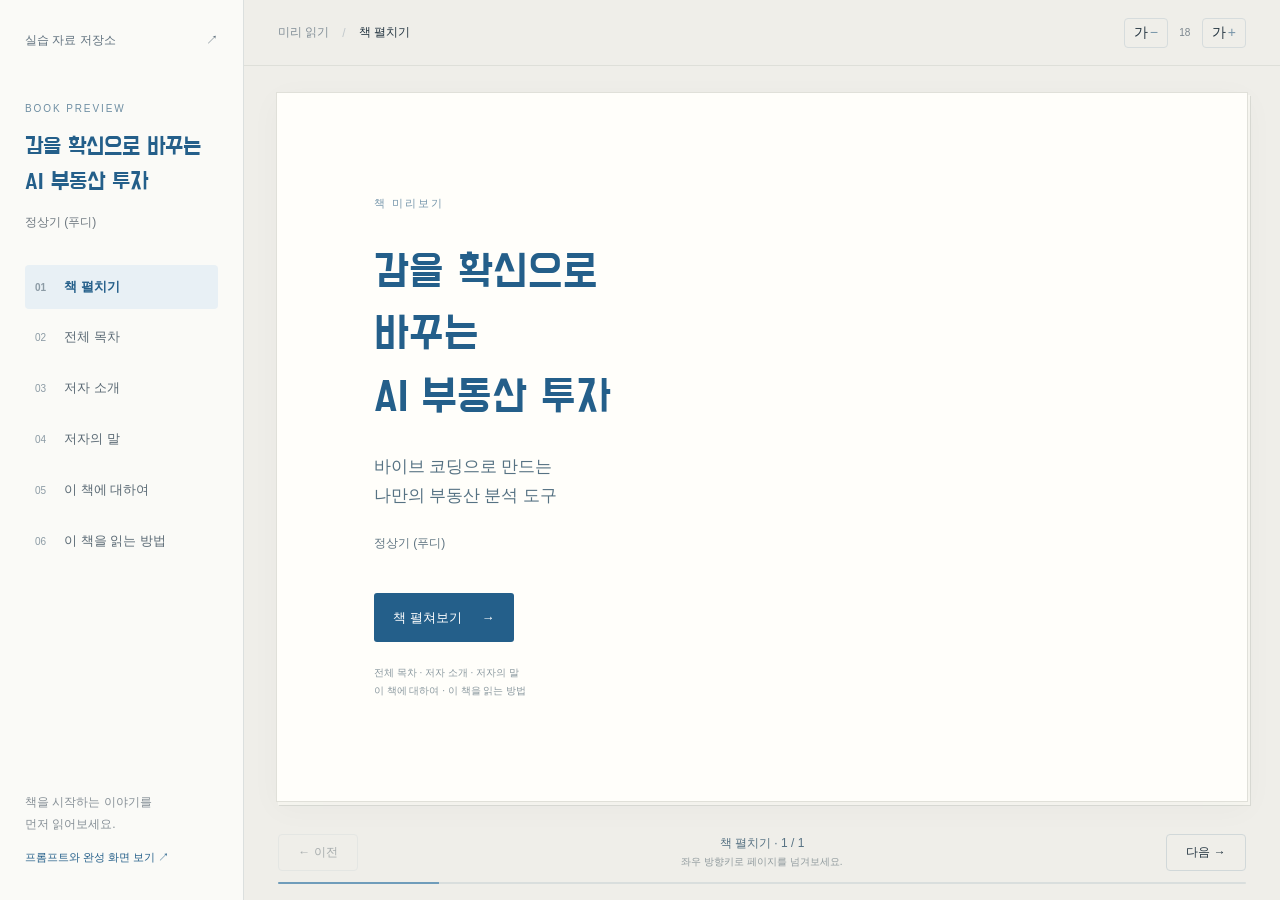
==== preview/index.html @ 881c9d94 "feat: add local book frontmatter preview" ====
<!doctype html>
<html lang="ko">
<head>
  <meta charset="utf-8">
  <meta name="viewport" content="width=device-width,initial-scale=1,viewport-fit=cover">
  <meta name="description" content="『감을 확신으로 바꾸는 AI 부동산 투자』의 전체 목차와 저자 소개, 저자의 말, 이 책에 대하여, 이 책을 읽는 방법을 미리 읽어보세요.">
  <meta name="theme-color" content="#f3f2ed">
  <title>책 미리보기 · 감을 확신으로 바꾸는 AI 부동산 투자</title>
  <link rel="stylesheet" href="reader.css">
</head>
<body>
  <a href="#reader" class="skip-link">본문으로 건너뛰기</a>
  <div class="app">
    <aside class="sidebar" id="sidebar" aria-label="미리보기 목차">
      <a class="sidebar-home" href="https://github.com/foodie-repository/real-estate-investment-analysis-with-claude-code">실습 자료 저장소 <span aria-hidden="true">↗</span></a>
      <div class="sidebar-book"><span>BOOK PREVIEW</span><p>감을 확신으로 바꾸는<br>AI 부동산 투자</p><small>정상기 (푸디)</small></div>
      <nav id="section-nav" aria-label="읽을 부분 선택"></nav>
      <div class="sidebar-bottom"><p>책을 시작하는 이야기를<br>먼저 읽어보세요.</p><a href="https://github.com/foodie-repository/real-estate-investment-analysis-with-claude-code#책의-목차와-실습-자료">프롬프트와 완성 화면 보기 <span aria-hidden="true">↗</span></a></div>
    </aside>
    <button class="menu-backdrop" id="menu-backdrop" aria-label="목차 닫기" hidden></button>
    <main class="main">
      <header class="toolbar">
        <div class="toolbar-location"><button id="menu-toggle" class="icon-button menu-toggle" aria-controls="sidebar" aria-expanded="false" aria-label="미리보기 목차 열기"><span aria-hidden="true">☰</span></button><span class="toolbar-label">미리 읽기</span><span class="toolbar-divider" aria-hidden="true">/</span><span id="section-label">책 펼치기</span></div>
        <div class="font-controls" role="group" aria-label="본문 글자 크기"><button id="font-smaller" aria-label="글자 작게">가<span aria-hidden="true">−</span></button><span id="font-label" aria-live="polite">18</span><button id="font-larger" aria-label="글자 크게">가<span aria-hidden="true">+</span></button></div>
      </header>
      <div class="reading-stage" id="reading-stage">
        <div class="paper" id="paper">
          <div class="book-viewport" id="reader" tabindex="0" role="region" aria-label="책 미리보기 본문" aria-describedby="reader-help"><article class="book-flow" id="book-flow"></article></div>
        </div>
        <noscript><p class="no-script">페이지 넘김에는 JavaScript가 필요합니다. <a href="https://github.com/foodie-repository/real-estate-investment-analysis-with-claude-code#책의-목차와-실습-자료">저장소에서 목차와 실습 자료를 확인할 수 있습니다.</a></p></noscript>
      </div>
      <footer class="reader-footer">
        <div class="navigation-row"><button id="previous" class="page-button" aria-label="이전 페이지"><span aria-hidden="true">←</span><span class="button-word"> 이전</span></button><div class="page-status"><span id="page-label" role="status" aria-live="polite">미리보기를 준비하고 있습니다.</span><small id="reader-help">좌우 방향키로 페이지를 넘겨보세요.</small></div><button id="next" class="page-button" aria-label="다음 페이지"><span class="button-word">다음 </span><span aria-hidden="true">→</span></button></div>
        <div class="progress-track" role="progressbar" aria-label="미리보기 읽기 진행" aria-valuemin="0" aria-valuemax="100" aria-valuenow="0" id="progress"><span id="progress-fill"></span></div>
      </footer>
    </main>
  </div>
  <script id="book-content" type="application/json">[{"id": "title", "title": "책 펼치기", "blocks": ["<div class=\"book-cover\"><p class=\"cover-eyebrow\">책 미리보기<\/p>\n<h1>감을 확신으로<br>바꾸는<br>AI 부동산 투자<\/h1>\n<p class=\"cover-subtitle\">바이브 코딩으로 만드는<br>나만의 부동산 분석 도구<\/p>\n<p class=\"cover-author\">정상기 (푸디)<\/p>\n<button type=\"button\" class=\"cover-open\" data-start>책 펼쳐보기 <span aria-hidden=\"true\">→<\/span><\/button>\n<p class=\"cover-note\">전체 목차 · 저자 소개 · 저자의 말<br>이 책에 대하여 · 이 책을 읽는 방법<\/p><\/div>"]}, {"id": "contents", "title": "전체 목차", "blocks": ["<h1>목차<\/h1>", "<p class=\"toc-note\">1~9장과 부록의 전체 구성입니다. 본문 미리보기는 저자 소개부터 이 책을 읽는 방법까지 제공합니다.<\/p>", "<h3 id=\"저자-소개\">저자 소개<\/h3>\n", "<h3 id=\"저자의-말\">저자의 말<\/h3>\n", "<h3 id=\"이-책에-대하여\">이 책에 대하여<\/h3>\n", "<ul>\n<li>AI 대변혁의 시대<\/li>\n<li>부동산 투자 도구로 성장한 2026년의 AI<\/li>\n<li>단일 지표 투자 공식의 위험성<\/li>\n<li>프롬프트를 넘어 데이터 분석 자동화로<\/li>\n<\/ul>\n", "<h3 id=\"이-책을-읽는-방법\">이 책을 읽는 방법<\/h3>\n", "<ul>\n<li>이 책에서 완성할 여섯 가지 분석 도구<\/li>\n<li>시작하기 전에 준비할 것<\/li>\n<li>장별 구성과 읽는 순서<\/li>\n<li>프롬프트와 AI 답변을 읽는 법<\/li>\n<li>실습이 막혔을 때<\/li>\n<\/ul>\n", "<h3 id=\"부.-바이브-코딩으로-부동산-데이터-분석-시작하기\">1부. 바이브\n코딩으로 부동산 데이터 분석 시작하기<\/h3>\n", "<p><strong>1장. AI로 시작하는 데이터 기반 부동산 투자<\/strong><\/p>\n", "<ul>\n<li>1.1 근로소득만으로 부족한 자산 형성<\/li>\n<li>1.2 부동산의 투자 가치와 주의점<\/li>\n<li>1.3 정보의 홍수 속 함정<\/li>\n<li>1.4 감이 아닌 데이터로<\/li>\n<li>1.5 손품과 발품의 한계<\/li>\n<li>1.6 프롭테크의 등장, 그리고 한계<\/li>\n<li>1.7 AI가 바꿔놓은 게임의 규칙<\/li>\n<li>1.8 코딩 대신 AI와 대화하는 투자 분석<\/li>\n<li>1.9 바이브 코딩이란<\/li>\n<li>1.10 데이터로 판단하는 첫걸음<\/li>\n<\/ul>\n", "<p><strong>2장. 클로드 코드와 안티그래비티로 실습 환경\n만들기<\/strong><\/p>\n", "<ul>\n<li>2.1 터미널이란<\/li>\n<li>2.2 파이썬 설치<\/li>\n<li>2.3 안티그래비티 IDE 설치<\/li>\n<li>2.4 클로드 코드 설치<\/li>\n<li>2.5 바이브 코딩 첫 경험<\/li>\n<li>2.6 프로젝트 환경 구축<\/li>\n<li>2.7 분석 도구 설치<\/li>\n<li>2.8 설치 확인 및 첫 실행<\/li>\n<li>2.9 클로드 코드와 효과적으로 협업하는 법<\/li>\n<\/ul>\n", "<p><strong>3장. 실거래가·KB부동산 데이터 자동으로 모으고\n다듬기<\/strong><\/p>\n", "<ul>\n<li>3.1 아파트 실거래가 데이터 수집<\/li>\n<li>3.2 KB부동산 통계 데이터 수집<\/li>\n<li>3.3 공동주택 정보 수집<\/li>\n<li>3.4 좌표 데이터 수집<\/li>\n<li>3.5 경계지도 수집<\/li>\n<li>3.6 데이터 자동 수집<\/li>\n<li>3.7 아파트 실거래가 데이터 전처리<\/li>\n<\/ul>\n", "<h3 id=\"부.-관심단지와-지역을-데이터로-분석하는-도구-만들기\">2부.\n관심단지와 지역을 데이터로 분석하는 도구 만들기<\/h3>\n", "<p><strong>4장. 관심단지 실거래가를 자동으로 추적하는 시트\n만들기<\/strong><\/p>\n", "<ul>\n<li>4.1 관심단지를 추적해야 하는 이유<\/li>\n<li>4.2 추적할 단지와 시세 조건을 AI에게 설명하는 프롬프트<\/li>\n<li>4.3 구글 시트 연결과 대화로 관심단지 관리하기<\/li>\n<li>4.4 전세가율과 전고점 대비로 매수 후보 좁히기<\/li>\n<\/ul>\n", "<p><strong>5장. 매수 시점별 아파트 수익률 계산기 만들기<\/strong><\/p>\n", "<ul>\n<li>5.1 투자 수익률의 핵심 지표<\/li>\n<li>5.2 매수 시점과 가격 조회 규칙을 담은 프롬프트<\/li>\n<li>5.3 단지별·시점별 수익률 시트 만들기<\/li>\n<li>5.4 매수 시점·기간·면적에 따라 달라지는 수익률 비교<\/li>\n<\/ul>\n", "<p><strong>6장. KB부동산 지수로 시장 흐름을 읽는 지도 대시보드\n만들기<\/strong><\/p>\n", "<ul>\n<li>6.1 지도에서 읽는 지역 간 가격 확산<\/li>\n<li>6.2 지도와 시계열 요구사항을 담은 프롬프트<\/li>\n<li>6.3 지도·상세·시계열 화면으로 대시보드 실행하기<\/li>\n<li>6.4 매매·전세·전세가율·거래량으로 읽는 시장 사이클<\/li>\n<\/ul>\n", "<p><strong>7장. 실거래가로 단지별 가격·갭을 비교하는 대시보드\n만들기<\/strong><\/p>\n", "<ul>\n<li>7.1 여러 단지를 같은 기준으로 비교하기<\/li>\n<li>7.2 매매와 전세의 비교 기준을 맞추는 프롬프트<\/li>\n<li>7.3 단지 연결과 대표가격을 AI에게 검증받기<\/li>\n<li>7.4 비교표·산점도·상자그림으로 단지 비교하기<\/li>\n<li>7.5 AI와 함께 매수 검토 단지 탐색하기<\/li>\n<\/ul>\n", "<p><strong>8장. 거래량 지도로 지역 대장 단지를 찾는 대시보드\n만들기<\/strong><\/p>\n", "<ul>\n<li>8.1 사람들의 실제 선택을 보여주는 거래량<\/li>\n<li>8.2 지역 필터와 순위 기준을 정하는 프롬프트<\/li>\n<li>8.3 주소·좌표 연결과 거래량 순위를 AI에게 검증받기<\/li>\n<li>8.4 거래량 순위 지도를 실행하고 말로 고치기<\/li>\n<li>8.5 거래량과 회전율로 지역별 거래 흐름 읽기<\/li>\n<\/ul>\n", "<p><strong>9장. 단지 가격·거래량 대시보드와 AI 투자 분석 보고서\n만들기<\/strong><\/p>\n", "<ul>\n<li>9.1 가격 움직임의 힘을 보여주는 거래량<\/li>\n<li>9.2 산점도와 월별 중위가 차트를 정하는 프롬프트<\/li>\n<li>9.3 평형 계산·이상 거래 처리와 차트를 AI에게 검증받기<\/li>\n<li>9.4 가격·거래량 대시보드를 실행하고 말로 고치기<\/li>\n<li>9.5 단지 추세 읽기와 AI 투자 분석 보고서<\/li>\n<\/ul>\n", "<h3 id=\"부록.-부동산-데이터를-제대로-읽는-시각화-기본-원칙\">부록. 부동산\n데이터를 제대로 읽는 시각화 기본 원칙<\/h3>\n", "<ul>\n<li>좋은 차트는 질문과 기준이 분명하다<\/li>\n<li>차트를 보기 전에 숫자부터 확인한다<\/li>\n<li>목적에 맞는 차트를 고른다<\/li>\n<li>차트가 사실을 과장하지 않는지 확인한다<\/li>\n<li>관찰과 해석을 분리한다<\/li>\n<li>이 책에서 만든 대시보드에 적용한다<\/li>\n<li>AI에게 차트 검수를 맡길 때 쓰는 프롬프트<\/li>\n<li>한 페이지 체크리스트<\/li>\n<li>차트는 판단의 재료다<\/li>\n<\/ul>\n", "<h3 id=\"부록.-실습에-다시-쓰는-참고-자료\">부록. 실습에 다시 쓰는 참고\n자료<\/h3>\n", "<ul>\n<li>용어 찾아보기<\/li>\n<li>장별 프롬프트 찾아보기와 후속 요청<\/li>\n<\/ul>\n", "<h3 id=\"부록.-책의-프롬프트를-바꾸어-나만의-대시보드-만들기\">부록. 책의\n프롬프트를 바꾸어 나만의 대시보드 만들기<\/h3>\n", "<ul>\n<li>고칠 것인가, 새로 만들 것인가<\/li>\n<li>책의 문안에서 가져올 것, 바꿀 것, 뺄 것<\/li>\n<li>AI와 대화해 요구사항을 한 장으로 정리한다<\/li>\n<li>문안을 점검하고 첫 대시보드를 만든다<\/li>\n<li>숫자를 원자료와 대조한다<\/li>\n<li>최종 문안을 저장하고 다른 질문으로 넓힌다<\/li>\n<\/ul>\n", "<h3 id=\"에필로그\">에필로그<\/h3>\n"]}, {"id": "author", "title": "저자 소개", "blocks": ["<h1>저자 소개<\/h1>\n", "<div class=\"body-paragraph\">\n<p>지은이_ 정상기 (푸디)<\/p>\n<\/div>\n", "<div class=\"body-paragraph\">\n<p>데이터와 시각화를 통해 시장의 흐름을 읽어내는 데이터 분석가이자 실전 부동산 투자자다. 태블로<sup>Tableau<\/sup>를 비롯한 다양한 분석 도구를 활용해 복잡한 수치와 지표를 이해하기 쉬운 인사이트로 정리해 왔으며, 부동산과 거시경제 데이터 속에서 투자 판단에 필요한 핵심 신호를 포착하는 데 집중해 왔다. 숫자를 해석하는 분석가의 시선과 현장에서 검증해 온 투자자의 감각을 바탕으로 시장을 입체적으로 읽어내는 것이 특징이다.<\/p>\n<\/div>\n", "<div class=\"body-paragraph\">\n<p>최근에는 클로드 코드<sup>Claude Code<\/sup>, 코덱스, 제미나이<sup>Gemini<\/sup> 같은 AI 에이전트를 데이터 분석과 자동화 워크플로우에 적극적으로 접목하고 있다. 단순히 AI가 주는 답을 소비하는 데 그치지 않고, 문제를 구조화하고 AI가 제대로 이해하고 실행할 수 있도록 필요한 정보와 작업 흐름을 설계해 더 정확하고 실행 가능한 결과를 만들어 내는 과정에 몰두하고 있다. 전작 『<a href=\"https://www.yes24.com/product/goods/197068685\" target=\"_blank\" rel=\"noopener noreferrer\">난생처음 AI x 부동산 with 클로드, 제미나이, 챗GPT, 퍼플렉시티<\/a>』를 공동 집필하며 AI 기반 투자 분석의 가능성을 소개했고, 이번 책에서는 그 경험을 바탕으로 바이브 코딩<sup>Vibe Coding<\/sup>을 활용한 새로운 투자 리서치 방법론을 제안한다.<\/p>\n<\/div>\n"]}, {"id": "author-note", "title": "저자의 말", "blocks": ["<h1>저자의 말<\/h1>\n", "<div class=\"body-paragraph\">\n<p><strong>정답을 건네기보다, 스스로 판단할 수 있는 힘을<\/strong><\/p>\n<\/div>\n", "<div class=\"body-paragraph\">\n<p>요즘 부동산에 관심을 갖고 공부하는 사람들이 많습니다. 주변에서도 비교할 지역이나 조건이 바뀔 때마다 여러 프롭테크 서비스를 오가며 필요한 데이터를 일일이 복사해 붙여 넣는 동료들을 자주 보았습니다. 그 모습을 보면서 바이브 코딩을 활용해 쌓은 경험과 시행착오를 나누어야겠다고 생각했습니다.<\/p>\n<\/div>\n", "<div class=\"body-paragraph\">\n<p>프롭테크는 흩어져 있던 실거래가와 시세, 매물, 학군과 교통 정보를 한곳에 모아 누구나 쉽게 볼 수 있게 했습니다. 다만 대부분의 서비스는 제공자가 미리 정한 지표와 화면을 중심으로 정보를 보여줍니다. 원하는 지역과 단지를 조회하기는 편리하지만, 각자의 질문에 맞춰 데이터를 조합하거나 분석 기준을 자유롭게 바꾸기는 어렵습니다. “가격은 오르는데 거래량은 왜 줄어들고 있을까?”, “비슷하게 움직이던 두 지역은 언제부터 무슨 이유로 흐름이 달라졌을까?”와 같은 질문에 답하려면 결국 데이터를 다시 모아 비교하고 스스로 해석해야 합니다.<\/p>\n<\/div>\n", "<div class=\"body-paragraph\">\n<p>전작 《<a href=\"https://www.yes24.com/product/goods/197068685\" target=\"_blank\" rel=\"noopener noreferrer\">난생처음 AI x 부동산 with 클로드, 제미나이, 챗GPT, 퍼플렉시티<\/a>》를 함께 집필하면서 생성형 AI가 부동산 투자 분석의 진입 장벽을 크게 낮출 가능성을 확인했습니다. 자연어로 질문하며 시장 상황을 분석하고 정부 정책을 정리하며 지역과 단지를 비교할 수 있다는 점은 분명 큰 변화였습니다. 이번 책에서는 그 경험을 실제 데이터 수집과 분석, 시각화로 확장했습니다. AI에게 답을 얻는 데서 그치지 않고, 필요한 데이터를 직접 모아 원하는 기준으로 분석하고 대시보드를 통해 시장의 변화를 꾸준히 관찰하는 방법을 다룹니다.<\/p>\n<\/div>\n", "<div class=\"body-paragraph\">\n<p>AI의 진짜 가치는 답변을 빨리 내놓는 데만 있지 않습니다. 생성형 AI의 답변은 새로운 관점을 얻는 좋은 출발점이지만, 중요한 투자 판단으로 이어가려면 어떤 데이터와 가정에 근거했는지 확인해야 합니다. 실제 데이터를 분석하고 차트와 지도에 나타내면 숫자만 볼 때 놓쳤던 관계가 드러납니다. 눈에 띄는 변화가 보이면 AI에게 원인을 묻고 관련 지표를 추가해 다시 분석할 수 있습니다. 다른 설명과 반대 근거도 함께 확인할 수 있습니다.<\/p>\n<\/div>\n", "<div class=\"body-paragraph\">\n<p>프롭테크가 데이터를 보여주는 창이라면, AI와 연결된 분석 환경은 그 데이터를 바탕으로 질문하고 실험하는 작업대에 가깝습니다. 대시보드에서 기간과 지역, 단지와 지표를 바꾸어 가며 시장의 변화를 비교하고, 새로 생긴 질문을 다시 분석에 반영할 수 있습니다. 이 과정을 통해 정해진 화면을 보는 데 머물지 않고, 각자의 질문에 맞는 분석을 직접 설계할 수 있습니다.<\/p>\n<\/div>\n", "<div class=\"body-paragraph\">\n<p>데이터 분석가이자 투자자로서 바이브 코딩으로 부동산 데이터를 수집하고 분석하며 반복 작업을 자동화해 왔습니다. 가격과 거래량의 변화는 차트와 지도에 나타내고, 대시보드로 시장의 흐름을 꾸준히 관찰했습니다. 이 방식의 효용성은 실제 작업을 통해 확인했습니다. 남은 고민은 그 경험과 시행착오를 어떻게 정리해야 전문 개발자가 아닌 독자도 자신만의 분석 체계를 만들 수 있을지였습니다. 그래서 실제 데이터를 수집하는 단계부터 분석과 시각화, 대시보드 구축, AI와의 상호작용까지 직접 따라갈 수 있는 순서로 이 책을 구성했습니다.<\/p>\n<\/div>\n", "<div class=\"body-paragraph\">\n<p>책 제목을 《감을 확신으로 바꾸는 AI 부동산 투자》라고 정한 까닭도 여기에 있습니다. 여기서 말하는 확신은 특정 지역의 가격이 반드시 오르리라는 믿음이 아닙니다. 막연한 직감을 하나의 가설로 세우고 데이터와 시각화로 검증한 뒤, 왜 이런 판단을 내렸는지 스스로 설명할 수 있는 상태를 뜻합니다. 어떤 조건이 달라지면 판단을 다시 검토해야 하는지도 알고 있어야 합니다. 근거가 부족하면 처음의 생각을 내려놓고, 새로운 데이터가 나오면 생각을 바꿀 수 있어야 합니다. 확신은 고집과 다릅니다.<\/p>\n<\/div>\n", "<div class=\"body-paragraph\">\n<p>이 책은 코딩 전문가를 위한 책이 아닙니다. 프롭테크의 정보를 조회하는 데서 한 걸음 더 나아가 자신만의 기준으로 시장을 비교하고 싶은 분, 반복되는 손품을 줄여 분석 체계를 만들고 싶은 분을 위해 썼습니다. 이 책에서 만드는 대시보드는 숫자를 보기 좋게 꾸민 결과물이 아니라 시장에 질문을 던지고 답을 여러 각도에서 확인하는 분석 도구입니다. 다른 사람의 해석에만 기대지 않고 필요한 자료를 직접 분석하고 검증한 뒤, 각자의 상황에 맞는 결정을 내리는 힘을 기르는 것이 이 책의 목표입니다.<\/p>\n<\/div>\n", "<div class=\"body-paragraph\">\n<p>AI와 데이터도 최종 판단을 대신하지 않습니다. 데이터의 출처와 집계 기준을 확인하고, 차트에서 발견한 패턴을 다른 지표와 함께 검증해야 합니다. 전문가의 의견 역시 유용한 참고 자료이지만, 누군가의 확신이 스스로 내려야 할 판단과 그에 따른 책임까지 대신해 주지는 않습니다. 직접 데이터를 다루고 질문하고 확인하는 일을 꾸준히 반복할 때 주체적으로 판단하는 힘이 길러집니다.<\/p>\n<\/div>\n", "<div class=\"body-paragraph\">\n<p>처음부터 거창한 시스템을 만들 필요는 없습니다. 관심 있는 지역의 실거래가를 불러오고 작은 차트 하나를 완성하는 것부터 시작하면 됩니다. 시장에 대한 감이 생기더라도 곧바로 확신하기보다 먼저 데이터로 확인해 보셨으면 합니다. 여러 신호를 비교하고 AI에게 다른 설명과 반대 근거를 물으며, 어떤 조건에서 판단을 바꿔야 하는지도 살펴보시기 바랍니다. 이런 습관이 쌓일 때 막연한 감은 비로소 데이터와 논리로 설명할 수 있는 확신이 됩니다.<\/p>\n<\/div>\n", "<div class=\"body-paragraph\">\n<p>이 책은 정답을 대신 말해주지 않습니다. AI의 답을 데이터로 검증하고, 숫자 속 관계를 시각화로 발견하고, 그 과정을 대시보드로 만들어 반복하는 방법을 알려드립니다. 프롭테크가 정보를 보는 방식을 바꾸었다면 AI와 바이브 코딩은 그 정보로 질문하고 분석하며 판단하는 방식을 바꾸고 있습니다. 독자 여러분도 이 변화를 직접 경험하기를 바랍니다.<\/p>\n<\/div>\n", "<div class=\"body-paragraph\">\n<p>주말에도 책을 쓰느라 충분히 놀아주지 못한 아빠를 이해하고 기다려 준 아들 서준이에게 고맙고 사랑한다는 말을 전합니다.<\/p>\n<\/div>\n", "<div class=\"body-paragraph\">\n<p>이 책의 내용을 비롯해 데이터와 시각화를 활용한 투자 분석에 관한 이야기를 함께 나누고 싶은 분은 언제든지 이메일로 연락해 주시기 바랍니다.<\/p>\n<\/div>\n", "<div class=\"body-paragraph\">\n<p>datafoodie@naver.com<\/p>\n<\/div>\n"]}, {"id": "about", "title": "이 책에 대하여", "blocks": ["<h1>이 책에 대하여<\/h1>\n", "<h2>AI 대변혁의 시대<\/h2>\n", "<div class=\"body-paragraph\">\n<p>2016년 3월, 알파고가 이세돌 9단을 4승 1패로 꺾었습니다. 많은 사람이 '인간이 기계에 졌다'고 받아들였습니다. 그 이후 약 10년 동안 바둑계는 큰 전환을 겪었습니다. 예전에는 기사들의 경험과 감각이 중심이었다면, 이제는 AI가 제시하는 수를 해석하고 검증하며 자기 것으로 만드는 과정이 실력의 핵심이 되었습니다. 중요한 점은, 바둑이 AI에 넘어간 것이 아니라 바둑이 AI와 공존하는 법을 익혔다는 사실입니다.<\/p>\n<\/div>\n", "<div class=\"body-paragraph\">\n<p>지금 우리가 맞이한 부동산 투자 환경도 다르지 않습니다. 과거에는 발품과 손품을 많이 팔거나, 몇몇 전문가의 의견을 빨리 듣는 사람이 유리했습니다. 핵심은 데이터의 양이 아니라, 데이터를 해석하고 판단하는 능력이 사실상 소수 전문가에게 집중되어 있었다는 점입니다. 그래서 많은 개인 투자자는 정보가 있어도 스스로 검증하기보다, 주변의 말이나 전문가의 해석에 기대어 의사결정을 내리곤 했습니다. 이제는 상황이 달라졌습니다. 누구나 AI를 활용해 공개 지표와 거래 데이터를 스스로 정리하고, 가설을 검증하며, 판단 근거를 점검할 수 있습니다. 이 변화 앞에서 투자자가 던져야 할 질문은 명확합니다. \"누구 말을 믿을까?\"가 아니라 \"어떤 근거로 내가 판단할까?\"<\/p>\n<\/div>\n", "<div class=\"body-paragraph\">\n<p>AI는 그 질문에 답하도록 돕는 가장 현실적인 도구입니다. 지역 데이터 정리, 거래 흐름 비교, 가설 검증, 시나리오 점검까지, AI는 사람이 놓치기 쉬운 패턴을 빠르게 드러내고 생각의 빈틈을 보여줍니다. 물론 최종 결정은 언제나 사람의 몫입니다. 그래서 필요한 태도는 <strong>AI에 맡기는 투자<\/strong>가 아니라 <strong>AI와 함께 더 깊이 생각하는 투자<\/strong>입니다.<\/p>\n<\/div>\n", "<div class=\"body-paragraph\">\n<p>이 책은 바로 그 전환을 위한 실전 안내서입니다. 전문가의 한마디를 따라가는 수동적 투자에서 벗어나, AI를 활용해 스스로 분석하고 스스로 결정하는 투자자로 이동하는 방법을 다룹니다. 바둑계가 그랬듯, 이제 부동산 투자도 AI와 공존하는 사람에게 더 유리한 게임이 되고 있습니다.<\/p>\n<\/div>\n", "<h2>부동산 투자 도구로 성장한 2026년의 AI<\/h2>\n", "<div class=\"body-paragraph\">\n<p>\"AI가 대단하다는 건 알겠는데, 아직은 이르지 않나?\"<\/p>\n<\/div>\n", "<div class=\"body-paragraph\">\n<p>불과 2년 전만 해도 그 말이 맞았습니다. 2024년 초의 AI는 그럴듯한 말을 잘 만들어냈지만, 정작 신뢰하기는 어려웠습니다. 없는 사실을 지어내는 일이 잦았고, 복잡한 계산은 틀리기 일쑤였으며, 긴 문서를 주면 중간 내용을 빠뜨리곤 했습니다. 신기하긴 한데 실무에 쓰기엔 아직이라는 평가가 지배적이었습니다.<\/p>\n<\/div>\n", "<div class=\"body-paragraph\">\n<p>하지만 2026년 현재 AI는 2년 전과 비교해볼 때, 할 수 있는 일의 범위가 눈에 띄게 넓어졌습니다.<\/p>\n<\/div>\n", "<div class=\"body-paragraph\">\n<p>적절한 지시를 주면 AI는 공공데이터 API 기반 수집·분석 코드 초안을 작성하고, 정부정책 자료·연구보고서·뉴스의 핵심을 정리해 줍니다. 특정 조건에 맞는 예상 수익률 시뮬레이션도 몇 분이면 만들어냅니다. 임장을 다녀온 뒤 현장 메모를 전달하면, 시세와 개발 호재까지 반영한 임장 보고서 초안도 빠르게 정리해 줍니다.<\/p>\n<\/div>\n", "<div class=\"body-paragraph\">\n<p>무엇보다 큰 변화는 소통의 방식입니다. 전문 개발자 수준의 문법 지식이 없어도, 일상 언어로 질문하고 요구사항을 구체화하면 실무에 쓸 분석 초안을 빠르게 만들 수 있습니다. \"현재 자금 상황이 이런데, A 지역과 B 지역 중 어디가 더 유리할까? 세금 문제까지 고려해서 비교해 줘\"라고 물으면, AI는 두 지역의 장단점과 세후 수익률 가정을 비교한 결과를 정리해 줍니다.<\/p>\n<\/div>\n", "<div class=\"body-paragraph\">\n<p>더 이상 AI의 한계를 이유로 도입을 미룰 수 있는 시기가 아닙니다. 이제 AI는 특별한 무기가 아니라, 엑셀이나 인터넷 검색처럼 당연히 쓰는 기본 도구가 되어가고 있습니다. 엑셀을 안 쓰는 직장인이 업무에서 불리하듯, AI를 활용하지 않는 투자자는 같은 시간에 더 적은 정보로 판단할 수밖에 없습니다.<\/p>\n<\/div>\n", "<div class=\"body-paragraph\">\n<p>지금이 시작하기에 좋은 시점인 이유도 분명합니다. AI 도구는 상당히 발전되었고, 진입 장벽은 그 어느 때보다 낮아졌습니다. 이 기회를 먼저 활용하는 사람과 그렇지 않은 사람의 차이는 시간이 갈수록 커질 가능성이 높습니다.<\/p>\n<\/div>\n", "<h2>단일 지표 투자 공식의 위험성<\/h2>\n", "<div class=\"body-paragraph\">\n<p>부동산 시장의 역사를 데이터로 깊게 분석해보면 분명해지는 사실이 있습니다. <strong>한두 개 지표만으로 통하는 만능 공식<\/strong>은 없습니다.<\/p>\n<\/div>\n", "<div class=\"body-paragraph\">\n<p>거래량, 전세가율, 입주물량은 분명 중요한 신호입니다. 하지만 이 지표들만 보고 투자 결론을 내리면 시장을 지나치게 단편적으로 해석하게 됩니다. 같은 거래량 증가라도 금리 국면, 대출 규제, 지역별 수요 구조, 공급의 질과 양, 매수 심리에 따라 의미는 전혀 달라질 수 있습니다. 전세가율이 높다는 이유만으로 안전하다고 볼 수도 없고, 입주물량이 많다는 이유만으로 무조건 하락을 단정할 수도 없습니다.<\/p>\n<\/div>\n", "<div class=\"body-paragraph\">\n<p>결국 부동산 투자는 단순 산수가 아니라 <strong>고차방정식<\/strong>에 가깝습니다. 여러 변수가 서로 영향을 주고받고, 같은 변수라도 시점과 지역에 따라 다른 결과를 만듭니다. 그래서 단일 지표 공식에 기대는 투자는 판단을 쉽게 만들어 주는 대신, 실패 확률을 키울 위험이 있습니다.<\/p>\n<\/div>\n", "<div class=\"body-paragraph\">\n<p>필요한 것은 정답 공식이 아니라 판단 체계입니다. 여러 지표를 함께 읽고, 서로 충돌하는 신호를 검증하고, 시나리오별 리스크를 점검하는 과정이 결국 성패를 가릅니다. AI는 바로 이 복잡한 판단 과정을 더 빠르고 촘촘하게 수행하도록 돕는 도구입니다.<\/p>\n<\/div>\n", "<h2>프롬프트를 넘어 데이터 분석 자동화로<\/h2>\n", "<div class=\"body-paragraph\">\n<p>필자의 전작 『<a href=\"https://www.yes24.com/product/goods/197068685\" target=\"_blank\" rel=\"noopener noreferrer\">난생처음 AI x 부동산 with 클로드, 제미나이, 챗GPT, 퍼플렉시티<\/a>』는 AI를 처음 접하는 투자자를 위한 입문서였습니다. 챗GPT, 제미나이 같은 AI 채팅 앱에서 프롬프트만으로 거시경제와 정부정책을 분석하고, 자신의 예산에 맞는 지역과 단지를 선정하고, 임장 체크리스트를 작성하는 등의 방법을 다루었습니다. 코드는 한 줄도 쓰지 않았습니다. 프롬프트만으로도 놀라울 만큼 많은 것을 할 수 있다는 것을 보여주는 것이 그 책의 목표였습니다.<\/p>\n<\/div>\n", "<div class=\"body-paragraph\">\n<p>전작에서 소개한 프롬프트는 AI와 대화하며 투자 분석을 시작하는 강력한 출발점이었습니다. 바이브 코딩은 그 경험을 데이터와 실행의 영역으로 한 걸음 더 확장합니다. 필요한 데이터를 직접 수집하고, 수천만 건의 실거래가를 원하는 기준으로 분석하며, 여러 지역의 흐름을 차트와 지도에서 비교할 수 있습니다. 반복 작업을 자동화하고 대시보드로 꾸준히 관찰하는 체계를 갖추면, AI와의 대화는 일회성 답변을 넘어 자신만의 분석 환경으로 이어집니다.<\/p>\n<\/div>\n", "<div class=\"body-paragraph\">\n<p>이번 책은 그 확장 과정을 독자가 직접 따라갈 수 있도록 구성했습니다.<\/p>\n<\/div>\n", "<div class=\"body-paragraph\">\n<p>이를 위해 우리는 <strong>바이브 코딩<\/strong>이라는 새로운 방식을 사용합니다. 바이브 코딩이란 AI에 자연어로 원하는 것을 설명하면, AI가 코드를 작성해주는 개발 방식입니다. 프로그래밍 문법을 외울 필요가 없습니다. \"이 API에서 서울 아파트 실거래가를 수집해서 데이터베이스에 저장해줘\"라고 말하면 AI가 코드를 만들고 실행하며, 오류가 나면 수정안을 제시하거나 직접 수정을 시도합니다. 실행 결과는 독자가 반드시 확인해야 합니다. 독자는 AI와 대화하면서 자연스럽게 데이터 수집, 전처리, 분석, 시각화의 전 과정을 경험하게 됩니다.<\/p>\n<\/div>\n", "<div class=\"body-paragraph\">\n<p>이 책을 마치면 다음과 같은 것들을 직접 할 수 있게 됩니다.<\/p>\n<\/div>\n", "<div class=\"body-list\">\n<ul>\n<li>공공데이터 API에서 아파트 실거래가와 KB 데이터를 수집하여 나만의 데이터베이스를 구축합니다<\/li>\n<li>특정 지역의 가격 흐름과 거래량 추이를 차트로 시각화하고 해석합니다<\/li>\n<li>관심 단지의 가격 변동을 추적하는 대시보드를 만들어 반복 모니터링합니다<\/li>\n<li>여러 지역·단지의 가격과 매매·전세 갭을 비교하고, AI와 차이의 이유를 검토하여 매수 검토 후보를 정리합니다<\/li>\n<li>전세가율, 수익률 등을 계산하여 투자 판단의 근거를 만듭니다<\/li>\n<li>거래량 데이터를 지도 위에 표시하여 시계열 변화에 따른 지역별 거래 흐름과 선호도를 한눈에 파악합니다<\/li>\n<li>대시보드 시각화 차트를 AI에 전달하여, 정책·경제·수급·심리까지 반영한 종합 투자 분석 보고서를 작성합니다<\/li>\n<\/ul>\n<\/div>\n", "<div class=\"body-paragraph\">\n<p>핵심은 코딩 실력을 키우는 것이 아닙니다. <strong>데이터를 직접 다루는 경험을 통해, 남의 해석에 기대지 않고 스스로 판단할 수 있는 힘을 기르는 것<\/strong>입니다. 유튜버가 \"이 지역이 뜬다\"고 말할 때, 실거래가 데이터를 직접 꺼내서 확인할 수 있는 사람과 그렇지 못한 사람의 차이는 큽니다.<\/p>\n<\/div>\n", "<div class=\"body-paragraph\">\n<p>이 책의 실습 프로젝트를 따라하다 보면, 점진적으로 자신만의 부동산 투자 분석 시스템을 구축할 수 있을 것입니다. 지면의 한계로 모든 것을 다루지는 못하지만, 이 책에서 익힌 원리와 기술을 바탕으로 독자 스스로 더 고도화된 분석 시스템을 확장해 나갈 수 있을 것입니다.<\/p>\n<\/div>\n", "<div class=\"body-paragraph\">\n<p>그리고 이 책에서 익히는 바이브 코딩은 부동산 분석에만 쓰이는 기술이 아닙니다. AI에 말로 설명해서 원하는 결과를 만들어내는 능력은 어디에든 적용됩니다. 회사에서 매달 반복하는 보고서를 자동화할 수도 있고, 매출 데이터를 직접 분석해서 의사결정에 활용할 수도 있습니다. 바이브 코딩은 부동산 투자를 위한 도구이자, 동시에 AI 시대를 살아가는 데 필요한 기본 역량입니다.<\/p>\n<\/div>\n", "<div class=\"body-paragraph\">\n<p>이 책에서 다루는 바이브 코딩과 데이터 분석은 바로 그 토대가 되는 기술입니다. 이 기초를 탄탄히 다져두면, 어느새 AI라는 가장 든든한 도구를 손에 쥔, 더 이상 복잡한 시장 앞에서도 흔들리지 않는 단단한 투자자로 성장한 자신을 발견하게 될 것입니다.<\/p>\n<\/div>\n"]}, {"id": "reading-guide", "title": "이 책을 읽는 방법", "blocks": ["<h1>이 책을 읽는 방법<\/h1>\n", "<div class=\"body-paragraph\">\n<p>이 책은 코딩을 한 번도 해보지 않은 독자를 기준으로 썼습니다. 처음 보는 도구와 용어가 많지만, 필요한 설명은 해당하는 장에서 하나씩 합니다. 본격적으로 시작하기 전에 이 책에서 무엇을 만들게 되는지 완성 화면으로 먼저 보여드리고, 무엇을 준비하고 어떤 순서로 읽으면 좋은지, 실습이 막혔을 때 어디를 보면 되는지 안내합니다.<\/p>\n<\/div>\n", "<h2>이 책에서 완성할 여섯 가지 분석 도구<\/h2>\n", "<div class=\"body-paragraph\">\n<p>이 책은 이론서가 아닙니다. 처음부터 끝까지 직접 만들어보는 실습서입니다. 책을 다 읽고 나면, 여러분의 컴퓨터에는 데이터를 자동으로 모으는 수집 시스템과 그 데이터로 시장과 단지를 분석하는 여섯 가지 도구가 갖춰져 있을 것입니다.<\/p>\n<\/div>\n", "<h3>모든 도구의 바탕: 데이터 자동 수집 시스템<\/h3>\n", "<div class=\"body-paragraph\">\n<p>공공데이터포털, KB부동산, 국토교통부 API에서 아파트 실거래가, 전월세, 매매가격지수 등의 데이터를 자동으로 수집하여 데이터베이스에 저장하는 시스템입니다. 한 번 설정하면 매일 자동으로 최신 데이터가 쌓입니다. 3장에서 만드는 이 수집 시스템 위에서, 4장부터 9장까지 다음 여섯 가지 분석 도구를 하나씩 만듭니다.<\/p>\n<\/div>\n", "<h3>1. 관심단지 자동 트래킹 시스템(4장)<\/h3>\n", "<div class=\"body-paragraph\">\n<p>관심 있는 아파트 단지들의 실거래가, 전세가, 전세가율, 전고점 대비 등락률을 자동으로 조회하고 계산하여 구글 시트에 기록하는 시스템입니다. 클로드 코드에 \"트래킹 실행해줘\" 한마디면 수십 개 단지의 시세가 한 번에 업데이트됩니다.<\/p>\n<\/div>\n", "<div class=\"manual-figure img-image29\">\n<p><img src=\"assets/reading-guide-01.png\" alt=\"관심단지 자동 트래킹 시스템(4장), 구글 시트에 자동 기록된 트래킹 결과\" decoding=\"async\"><\/p>\n<div class=\"manual-caption\">\n<p>관심단지 자동 트래킹 시스템(4장), 구글 시트에 자동 기록된 트래킹 결과<\/p>\n<\/div>\n<\/div>\n", "<h3>2. 수익률 계산기(5장)<\/h3>\n", "<div class=\"body-paragraph\">\n<p>관심단지를 과거의 특정 시점에 샀다면 수익률이 어땠을지 실거래가로 계산해 구글 시트에 정리하는 도구입니다. 매수 시점과 보유 기간, 단지와 면적을 바꿔 가며 갭과 전세 레버리지에 따라 결과가 어떻게 달라지는지 비교합니다. 이렇게 여러 단지 가운데 어느 단지가 더 많이 올랐고 수익률이 높았는지 살펴보면서, 수익률이 높았던 단지들에서 반복되는 패턴을 찾아봅니다.<\/p>\n<\/div>\n", "<div class=\"manual-figure img-image36\">\n<p><img src=\"assets/reading-guide-02.png\" alt=\"수익률 계산기(5장), 자동 생성된 수익률 비교 시트\" decoding=\"async\"><\/p>\n<div class=\"manual-caption\">\n<p>수익률 계산기(5장), 자동 생성된 수익률 비교 시트<\/p>\n<\/div>\n<\/div>\n", "<h3>3. KB부동산 시각화 대시보드(6장)<\/h3>\n", "<div class=\"body-paragraph\">\n<p>KB부동산에서 제공하는 매매가격지수, 전세가격지수, 전세가율 데이터를 지도 위에 색상으로 표현하는 대시보드입니다. 전국 시군구별 가격 변동과 거래량을 한눈에 비교할 수 있어, 지금 어느 지역이 오르고 있는가라는 거시적 질문에 시각적으로 답해줍니다.<\/p>\n<\/div>\n", "<div class=\"manual-figure img-image61\">\n<p><img src=\"assets/reading-guide-03.png\" alt=\"KB부동산 시각화 대시보드(6장), 코로플레스 지도 2×2 배치\" decoding=\"async\"><\/p>\n<div class=\"manual-caption\">\n<p>KB부동산 시각화 대시보드(6장), 코로플레스<sup>Choropleth<\/sup> 지도 2×2 배치<\/p>\n<\/div>\n<\/div>\n", "<div class=\"manual-figure img-image51\">\n<p><img src=\"assets/reading-guide-04.png\" alt=\"KB부동산 시각화 대시보드(6장), 시계열 분석(선 그래프 + 히트맵)\" decoding=\"async\"><\/p>\n<div class=\"manual-caption\">\n<p>KB부동산 시각화 대시보드(6장), 시계열 분석(선 그래프 + 히트맵)<\/p>\n<\/div>\n<\/div>\n", "<h3>4. 실거래가 가격·갭 비교 대시보드(7장)<\/h3>\n", "<div class=\"body-paragraph\">\n<p>여러 지역의 단지를 한 표에 놓고 매매가격, 신규 전세가격, 갭과 고점 대비 수준을 비교하는 도구입니다. 정렬과 필터를 바꾸며 눈에 띄는 단지를 찾고, AI와 과거 이력과 외부 자료를 확인해 그 차이의 이유를 검토합니다. 7장에서는 비교 근거와 다음 확인 사항이 있는 후보 목록을 만듭니다.<\/p>\n<\/div>\n", "<div class=\"manual-figure img-ch07_price_gap_overview\">\n<p><img src=\"assets/reading-guide-05.png\" alt=\"실거래가 가격·갭 비교 대시보드(7장), 서울·경기·인천의 30평대 가격·갭 비교표와 비교 조건을 고르는 사이드바\" decoding=\"async\"><\/p>\n<div class=\"manual-caption\">\n<p>실거래가 가격·갭 비교 대시보드(7장), 여러 지역의 아파트를 함께 보는 비교표<\/p>\n<\/div>\n<\/div>\n", "<h3>5. 거래량 지도 대시보드(8장)<\/h3>\n", "<div class=\"body-paragraph\">\n<p>거래량에는 사람들의 실제 선택이 남습니다. 오래 고민한 끝에 매수 버튼을 누른 결과가 숫자로 쌓이는 것입니다. 이 대시보드는 거래량을 지도 위에 올려, 사람들이 실제로 어디에 돈을 썼는지를 시각화합니다. 단지 규모를 보정하는 회전율까지 더해 선호도, 선호의 이동, 엑시트 가능성까지 한눈에 읽을 수 있습니다.<\/p>\n<\/div>\n", "<div class=\"manual-figure img-image26\">\n<p><img src=\"assets/reading-guide-06.png\" alt=\"거래량 지도 대시보드(8장), 포인트 마커 지도\" decoding=\"async\"><\/p>\n<div class=\"manual-caption\">\n<p>거래량 지도 대시보드(8장), 포인트 마커<sup>Marker<\/sup> 지도<\/p>\n<\/div>\n<\/div>\n", "<h3>6. 가격 및 거래량 대시보드(9장)<\/h3>\n", "<div class=\"body-paragraph\">\n<p>특정 지역, 특정 단지의 매매가와 거래량 추이를 한눈에 보여주는 대시보드입니다. 가격과 거래량을 함께 보면 매수 타이밍을 판단하는 데 결정적인 힌트를 얻을 수 있습니다. 9장에서는 이 대시보드와 6·8장의 화면을 AI에 전달해 종합 투자 분석 보고서를 작성하는 방법도 다룹니다.<\/p>\n<\/div>\n", "<div class=\"manual-figure img-image58\">\n<p><img src=\"assets/reading-guide-07.png\" alt=\"가격 및 거래량 대시보드(9장), 시계열 차트\" decoding=\"async\"><\/p>\n<div class=\"manual-caption\">\n<p>가격 및 거래량 대시보드(9장), 시계열 차트<\/p>\n<\/div>\n<\/div>\n", "<div class=\"body-paragraph\">\n<p>이 여섯 가지 도구는 각각 독립적으로 활용할 수 있지만, 함께 사용하면 더욱 강력한 투자 판단 체계가 됩니다.<\/p>\n<\/div>\n", "<h2>시작하기 전에 준비할 것<\/h2>\n", "<div class=\"body-paragraph\">\n<p>실습을 시작하기 전에 다음 네 가지를 확인합시다. 설치와 발급 방법은 모두 본문에서 차례대로 안내하므로, 지금은 무엇이 필요한지만 알아두면 됩니다.<\/p>\n<\/div>\n", "<div class=\"body-list\">\n<ul>\n<li><strong>컴퓨터<\/strong>: 윈도우 10(64bit) 이상 또는 macOS 13 이상이 설치된 컴퓨터가 필요합니다. 메모리가 8GB여도 실습할 수 있지만 16GB라면 여유롭게 진행할 수 있습니다. 자세한 사양은 2.1절에서 확인합니다.<\/li>\n<li><strong>클로드 유료 구독<\/strong>: 클로드 코드는 무료 플랜에서 사용할 수 없으므로 최소 Pro 플랜에 가입해야 합니다. 실습하는 기간에만 구독하고 끝나면 해지해도 됩니다. 요금과 가입 방법은 2.4절에서 안내합니다.<\/li>\n<li><strong>구글 계정<\/strong>: 안티그래비티 IDE에 로그인할 때와 4·5장에서 결과를 구글 시트에 기록할 때 사용합니다.<\/li>\n<li><strong>무료 API 키<\/strong>: 3장에서 공공데이터포털, 카카오, V-World의 API 키를 발급받습니다. 모두 무료이며 각 절의 안내를 따라 하면 됩니다.<\/li>\n<\/ul>\n<\/div>\n", "<h2>장별 구성과 읽는 순서<\/h2>\n", "<div class=\"body-paragraph\">\n<p>처음 읽는다면 1장부터 순서대로 읽기를 권합니다. 1장에서는 데이터로 투자를 판단해야 하는 이유와 이 책에서 만들 도구를 소개합니다.<\/p>\n<\/div>\n", "<div class=\"body-paragraph\">\n<p><strong>2장<\/strong>에서는 실습에 필요한 도구를 설치합니다. 낯선 이름이 많지만, 2장에서 하나씩 차근차근 안내하니 지금은 이런 것들을 쓰는구나 정도만 알아둡시다.<\/p>\n<\/div>\n", "<div class=\"body-list\">\n<ul>\n<li><strong>파이썬<\/strong><sup>Python<\/sup>: AI가 작성하는 코드가 실행되는 프로그래밍 언어<\/li>\n<li><strong>안티그래비티 IDE<\/strong>: 코드를 편집하고 AI와 대화하는 에디터<\/li>\n<li><strong>클로드 코드<\/strong>: 말로 시키면 코드를 작성해주는 AI 코딩 도구<\/li>\n<li><strong>덕DB<\/strong>: 수십만 건의 거래 데이터를 저장하고 조회하는 초고속 데이터베이스<\/li>\n<li><strong>스트림릿<\/strong>: 파이썬으로 웹 대시보드를 만드는 시각화 도구<\/li>\n<\/ul>\n<\/div>\n", "<div class=\"body-paragraph\">\n<p><strong>3장<\/strong>에서는 분석의 기반이 되는 데이터를 수집하고 정제합니다. 공공 API에서 실거래가 데이터를 가져오고, 분석에 적합한 형태로 가공하는 과정을 배웁니다. 여기서 구축한 데이터 파이프라인은 이후 모든 프로젝트의 기반이 됩니다.<\/p>\n<\/div>\n", "<div class=\"body-paragraph\">\n<p><strong>4~9장<\/strong>은 각각 하나의 도구를 완성하는 미니 프로젝트입니다. 매 프로젝트마다 왜 이 분석이 필요한가로 시작하여, AI에 전달할 프롬프트를 설계하고, 데이터를 탐색하고, 대시보드를 구축하고, 실제 투자에 활용하는 방법까지 하나의 흐름으로 진행됩니다.<\/p>\n<\/div>\n", "<div class=\"body-paragraph\">\n<p>4~9장은 관심 있는 장부터 골라 읽을 수 있습니다. 다만 모든 장이 2장에서 만든 실습 환경과 3장에서 모은 데이터를 사용하므로, 2장과 3장은 건너뛰지 않습니다. 장마다 필요한 준비는 다음 표와 같습니다.<\/p>\n<\/div>\n", "<div class=\"table-window table-1\" role=\"region\" aria-label=\"표를 좌우로 이동하여 읽기\" tabindex=\"0\">\n<table>\n<colgroup>\n<col>\n<col>\n<col>\n<\/colgroup>\n<thead>\n<tr>\n<th>장<\/th>\n<th>만드는 결과물<\/th>\n<th>필요한 데이터와 준비<\/th>\n<\/tr>\n<\/thead>\n<tbody>\n<tr>\n<td>4장<\/td>\n<td>관심단지 자동 트래킹 시스템<\/td>\n<td>실거래가(3.1절), 공동주택 기본정보(3.3절), 구글 시트 서비스 계정(4.3절)<\/td>\n<\/tr>\n<tr>\n<td>5장<\/td>\n<td>수익률 계산기<\/td>\n<td>실거래가, 공동주택 기본정보, 구글 시트 서비스 계정(4장에서 만든 설정을 재사용)<\/td>\n<\/tr>\n<tr>\n<td>6장<\/td>\n<td>KB부동산 시각화 대시보드<\/td>\n<td>KB부동산 통계(3.2절), 실거래가, 시군구 경계지도와 V-World API 키(3.5절)<\/td>\n<\/tr>\n<tr>\n<td>7장<\/td>\n<td>실거래가 가격·갭 비교 대시보드<\/td>\n<td>실거래가. 공동주택 기본정보가 있으면 세대수까지 표시<\/td>\n<\/tr>\n<tr>\n<td>8장<\/td>\n<td>거래량 지도 대시보드<\/td>\n<td>실거래가, 공동주택 기본정보, 주소별 좌표(3.4절)<\/td>\n<\/tr>\n<tr>\n<td>9장<\/td>\n<td>가격 및 거래량 대시보드<\/td>\n<td>실거래가. 7장 대시보드가 있으면 두 화면을 연결<\/td>\n<\/tr>\n<\/tbody>\n<\/table>\n<\/div>\n", "<div class=\"body-paragraph\">\n<p>독자의 상황에 따라 다음 경로로 시작해도 좋습니다.<\/p>\n<\/div>\n", "<div class=\"table-window table-2\" role=\"region\" aria-label=\"표를 좌우로 이동하여 읽기\" tabindex=\"0\">\n<table>\n<colgroup>\n<col>\n<col>\n<col>\n<\/colgroup>\n<thead>\n<tr>\n<th>독자<\/th>\n<th>지금의 고민<\/th>\n<th>추천 경로<\/th>\n<\/tr>\n<\/thead>\n<tbody>\n<tr>\n<td>코딩이 처음인 독자<\/td>\n<td>정말 따라 할 수 있을까<\/td>\n<td>1장부터 순서대로. 2.5절의 바이브 코딩 첫 경험을 꼭 직접 해봅니다<\/td>\n<\/tr>\n<tr>\n<td>완성된 결과부터 보고 싶은 독자<\/td>\n<td>무엇을 만들게 되는가<\/td>\n<td>앞의 완성 화면에서 관심 가는 결과물을 고른 뒤 2장부터<\/td>\n<\/tr>\n<tr>\n<td>특정 도구만 필요한 독자<\/td>\n<td>원하는 도구만 만들 수 있을까<\/td>\n<td>2장 → 3장 → 위 표에서 필요한 데이터를 확인한 뒤 해당 장<\/td>\n<\/tr>\n<tr>\n<td>개발 도구가 익숙한 독자<\/td>\n<td>어디를 건너뛰어도 될까<\/td>\n<td>2.8절의 체크리스트로 설치 상태만 확인 → 2.9절 → 3장<\/td>\n<\/tr>\n<\/tbody>\n<\/table>\n<\/div>\n", "<h2>프롬프트와 AI 답변을 읽는 법<\/h2>\n", "<div class=\"body-paragraph\">\n<p>각 실습 절에는 독자가 그대로 입력할 수 있는 프롬프트가 들어 있습니다. 같은 프롬프트를 사용해도 AI가 만드는 파일명, 데이터 저장 방식, 변수명과 코드 구조는 달라질 수 있습니다. 그래서 본문은 특정 코드를 정답처럼 비교하지 않고, AI에게 요청할 내용과 독자가 확인할 결과를 중심으로 설명합니다. 처음에는 프롬프트를 그대로 따라 하고, 익숙해지면 자신의 분석 관점을 반영해 요구사항을 바꿔봅시다. 책의 프롬프트를 출발점으로 삼아 새 대시보드를 만드는 과정은 부록 「책의 프롬프트를 바꾸어 나만의 대시보드 만들기」에서 하나의 예로 처음부터 끝까지 보여줍니다.<\/p>\n<\/div>\n", "<div class=\"body-paragraph\">\n<p>본문에서는 역할에 따라 상자를 나누어 표시합니다.<\/p>\n<\/div>\n", "<div class=\"body-list\">\n<ul>\n<li><strong>프롬프트 전체 문안<\/strong>: 도구를 만들 때 클로드 코드에 입력하는 긴 프롬프트입니다. 일부만 골라 쓰지 말고 전체를 붙여 넣습니다.<\/li>\n<li><strong>사용자 요청<\/strong>과 <strong>AI 답변<\/strong>: 저자가 실제로 AI와 나눈 대화입니다. 독자가 같은 요청을 보내도 AI의 답변 문장과 수치는 데이터와 시점에 따라 달라집니다.<\/li>\n<li><strong>궁금해요!<\/strong>: 처음 나오는 용어나 개념을 짧게 설명합니다.<\/li>\n<li><strong>NOTE<\/strong>와 <strong>TIP<\/strong>: 주의할 점과 실습을 편하게 하는 요령입니다.<\/li>\n<\/ul>\n<\/div>\n", "<div class=\"body-paragraph\">\n<p>깃허브에는 이 도서에서 사용하는 프롬프트와 저자가 실습하며 만들어진 완성 사례를 공개합니다. 이 코드는 독자의 결과와 똑같아야 하는 정답이 아니라, 실습이 막혔을 때 참고하거나 완성된 기능을 직접 실행해보는 예시입니다.<\/p>\n<\/div>\n", "<div class=\"sample-box box-note\">\n<p><strong>NOTE 깃허브 저장소<\/strong><\/p>\n<p>이 책에서 입력하는 프롬프트와 참고용 완성 사례는 깃허브 저장소에 공개되어 있습니다. 완성 사례 결과물은 독자의 파일명과 코드 구조가 달라도 기능과 결과가 같으면 정상입니다. https://github.com/foodie-repository/real-estate-investment-analysis-with-claude-code<\/p>\n<\/div>\n", "<h2>실습이 막혔을 때<\/h2>\n", "<div class=\"body-paragraph\">\n<p>실습을 하다 보면 오류를 반드시 만납니다. 당황하지 말고 다음 순서로 확인합시다.<\/p>\n<\/div>\n", "<div class=\"body-list\">\n<ol>\n<li><strong>오류 메시지를 그대로 클로드 코드에 붙여 넣습니다.<\/strong> \"에러가 나요\"라고만 말하지 말고, 무엇을 했고 무엇이 나왔으며 무엇을 기대했는지 함께 적습니다. 화면이 이상하면 캡처한 이미지를 보여줍니다. 자세한 방법은 2.9절에서 다룹니다.<\/li>\n<li><strong>필요한 데이터가 준비되었는지 확인합니다.<\/strong> 데이터를 찾을 수 없다는 안내가 나오면 위의 장별 준비 표를 보고 3장의 해당 절로 돌아가 수집 결과를 확인합니다.<\/li>\n<li><strong>AI가 원하지 않는 방향으로 고쳤다면 되돌립니다.<\/strong> 잘못된 코드 위에 계속 덧붙이지 말고, 깃으로 작업 전 상태로 되돌린 뒤 요청을 다듬어 다시 시도합니다. 이 방법도 2.9절에서 다룹니다.<\/li>\n<li><strong>용어나 프롬프트의 위치가 기억나지 않으면 부록을 찾아봅니다.<\/strong> 부록 「실습에 다시 쓰는 참고 자료」에 용어 설명과 장별 프롬프트 위치, 후속 요청 예시를 모았습니다.<\/li>\n<li><strong>깃허브의 완성 사례와 비교합니다.<\/strong> 내 결과와 구현 방식은 달라도 같은 기능이 어떻게 동작하는지 확인할 수 있습니다.<\/li>\n<\/ol>\n<\/div>\n", "<div class=\"body-paragraph\">\n<p>준비가 되었다면 1장에서 왜 이제는 감이 아니라 데이터로 판단해야 하는지부터 살펴봅시다.<\/p>\n<\/div>\n"]}]</script>
  <script src="reader.js" defer></script>
</body>
</html>
---- preview/reader.css ----
@font-face{font-family:BookHeading;src:url("assets/DoHyeon-Regular.ttf") format("truetype");font-style:normal;font-weight:400;font-display:swap}
:root{--blue:#245f8a;--ink:#253642;--muted:#6e7880;--line:#dbdfde;--paper:#fffefa;--surround:#efeee9;--font-size:18px;--column-gap:72px;--column-width:440px;--flow-height:620px;color-scheme:light;font-family:-apple-system,BlinkMacSystemFont,"Apple SD Gothic Neo","Malgun Gothic",sans-serif;color:var(--ink);background:var(--surround)}
*{box-sizing:border-box}body{margin:0}button,a{-webkit-tap-highlight-color:transparent}button{font:inherit;color:inherit;cursor:pointer}a{color:var(--blue)}button:disabled{opacity:.35;cursor:default}button:focus-visible,a:focus-visible,[tabindex]:focus-visible{outline:3px solid #81b6d9;outline-offset:4px}button{touch-action:manipulation}.skip-link{position:fixed;left:12px;top:-80px;z-index:20;background:var(--blue);color:white;padding:12px}.skip-link:focus{top:12px}
.app{display:grid;grid-template-columns:244px minmax(0,1fr);height:100dvh;min-height:0;overflow:clip}.sidebar{background:#fafaf7;border-right:1px solid var(--line);padding:32px 25px;display:flex;flex-direction:column;overflow:auto;z-index:5}.sidebar-home{font-size:12px;text-decoration:none;color:#61727f;display:flex;justify-content:space-between}.sidebar-book{margin:49px 0 34px}.sidebar-book>span{font-size:10px;letter-spacing:.19em;color:#6e8ea3}.sidebar-book p{font-family:BookHeading,sans-serif;font-size:24px;line-height:1.45;color:var(--blue);margin:14px 0 12px}.sidebar-book small{font-size:12px;color:var(--muted)}#section-nav{display:flex;flex-direction:column;gap:6px}#section-nav button{display:flex;text-align:left;align-items:baseline;gap:12px;width:100%;background:none;border:0;border-radius:4px;padding:12px 10px;font-size:13px;line-height:1.6;color:#5a6974}#section-nav button span{font-size:10px;color:#8c9ba5;min-width:17px;font-variant-numeric:tabular-nums}#section-nav button[aria-current="page"]{color:var(--blue);background:#e8f0f5;font-weight:600}#section-nav button:hover{background:#edf1f1}.sidebar-bottom{margin-top:auto;padding-top:36px}.sidebar-bottom p{font-size:12px;color:#879097;line-height:1.8}.sidebar-bottom a{font-size:11px;text-decoration:none;line-height:1.8}.main{min-width:0;display:grid;grid-template-columns:minmax(0,1fr);grid-template-rows:66px minmax(0,1fr)86px;height:100dvh}.toolbar{display:flex;justify-content:space-between;align-items:center;padding:0 34px;border-bottom:1px solid #dedfd9;gap:12px}.toolbar-location{display:flex;align-items:center;gap:13px;font-size:12px;min-width:0}.toolbar-label{color:#849099;white-space:nowrap}.toolbar-divider{color:#c2c9cc}#section-label{white-space:nowrap;overflow:hidden;text-overflow:ellipsis}.font-controls{display:flex;align-items:center;gap:10px;flex-shrink:0}.font-controls button{border:1px solid #d6dcdd;border-radius:4px;background:transparent;padding:5px 9px;font-size:14px}.font-controls button span{margin-left:2px;color:#7895a9}.font-controls>span{font-size:10px;color:#7a858d;min-width:14px;text-align:center}.menu-toggle{display:none}.reading-stage{min-width:0;padding:26px 32px 12px;display:flex;justify-content:center;align-items:stretch;min-height:0;position:relative}.paper{width:100%;max-width:1100px;min-width:0;min-height:0;position:relative;background:var(--paper);border:1px solid #e0e0d9;box-shadow:0 7px 30px #29333c08,2px 3px 0 #f8f7f1,3px 4px 0 #dadbd5;padding:34px 44px;overflow:clip}.paper.spread::after{content:"";position:absolute;top:0;bottom:0;left:50%;width:24px;transform:translateX(-50%);background:linear-gradient(90deg,transparent,#2c323407 48%,#fff8 52%,transparent);pointer-events:none}.book-viewport{height:100%;width:100%;overflow:clip;position:relative;touch-action:pan-y}.book-flow{height:var(--flow-height);width:100%;column-width:var(--column-width);column-gap:var(--column-gap);column-fill:auto;transform:translateX(0);font-family:"KoPubWorld Batang","KoPubWorld바탕체","AppleMyungjo","Nanum Myeongjo","Batang",serif;font-size:var(--font-size);font-weight:400;line-height:1.8;word-break:keep-all;overflow-wrap:anywhere;transition:opacity .12s}.book-flow h1,.book-flow h2,.book-flow h3,.book-flow h4{font-family:BookHeading,-apple-system,sans-serif;font-weight:400;color:var(--blue);break-after:avoid;margin:1.3em 0 .65em;line-height:1.45;overflow-wrap:anywhere;word-break:keep-all}.book-flow h1{font-size:1.85em;margin:0 0 1em;padding-bottom:.55em;border-bottom:1px solid #a8bdc8}.book-flow h2{font-size:1.35em}.book-flow h3{font-size:1.14em}.book-flow p{margin:0;text-align:left}.body-paragraph{margin:0 0 .7em;break-inside:auto;orphans:2;widows:2}.body-list{margin:.7em 0;break-inside:auto}.book-flow ul,.book-flow ol{padding-left:1.2em;margin:.5em 0}.book-flow li{margin:.3em 0;break-inside:avoid}.book-flow sup{font-family:-apple-system,sans-serif;font-size:.65em;vertical-align:super}.book-flow strong{font-weight:700}.book-flow a{text-underline-offset:3px}.manual-figure{margin:1.1em 0;break-inside:avoid}.manual-figure img{width:100%;height:auto;max-height:calc(var(--flow-height) - 100px);object-fit:contain;display:block;cursor:zoom-in}.manual-caption{font-size:.72em;line-height:1.6;color:#637b85;margin-top:.6em;text-align:center}.manual-caption p{text-align:center}.image-enlarge{display:block;font-family:-apple-system,sans-serif;font-size:11px;line-height:1.5;text-align:right;margin-top:4px;color:#4f819b;text-decoration:none}.table-window{overflow:auto;max-width:100%;max-height:calc(var(--flow-height) - 16px);margin:8px 0;break-inside:avoid;overscroll-behavior:contain}.table-window::before{content:"표 안에서 좌우·위아래로 움직여 볼 수 있습니다.";display:block;font-family:-apple-system,sans-serif;font-size:10px;line-height:1.6;color:#75818a;margin-bottom:8px}.book-flow table{border-collapse:collapse;width:100%;min-width:460px;font-size:.75em;line-height:1.6}.book-flow th,.book-flow td{border:1px solid #d0dadc;padding:.5em .45em;vertical-align:top;word-break:normal;overflow-wrap:anywhere}.book-flow th{background:#edf1f3;font-weight:600;text-align:left}.book-flow tr{break-inside:avoid}.book-flow thead{display:table-header-group}.book-flow .toc-note{font-family:-apple-system,sans-serif;font-size:.72em;line-height:1.8;color:#75818a;margin-bottom:1.6em}.book-flow.is-contents{font-family:-apple-system,BlinkMacSystemFont,"Apple SD Gothic Neo",sans-serif;font-size:calc(var(--font-size) - 2px);line-height:1.75}.book-flow.is-contents h3{font-size:1.22em;border-left:3px solid #8fb0c4;padding-left:.65em}.book-flow.is-contents li{margin:.3em 0;list-style:none}.book-flow.is-contents ul{padding-left:0}.book-flow.is-contents p{margin:1.1em 0 .45em}.book-flow.is-contents li{color:#526574}.book-flow.is-contents h3:first-child{margin-top:0}.book-cover{height:var(--flow-height);display:flex;flex-direction:column;align-items:flex-start;justify-content:center;break-inside:avoid;max-width:100%;padding:0 6%}.book-cover .cover-eyebrow{font-family:-apple-system,sans-serif;font-size:11px;letter-spacing:.18em;color:#7696ab;margin-bottom:28px}.book-cover h1{font-family:BookHeading,sans-serif;font-size:clamp(30px,3.5vw,54px);border:0;line-height:1.4;margin:0 0 22px;padding:0}.book-cover .cover-subtitle{font-size:.94em;color:#567283;line-height:1.75}.book-cover .cover-author{font-family:-apple-system,sans-serif;font-size:12px;margin:22px 0;color:#607582}.cover-open{margin-top:16px;background:var(--blue);color:white;border:0;border-radius:3px;padding:13px 19px;font-family:-apple-system,sans-serif;font-size:13px;display:flex;gap:20px;align-items:center}.book-cover .cover-note{font-family:-apple-system,sans-serif;font-size:10px;line-height:1.8;color:#8a989f;margin-top:22px}.reader-footer{padding:14px 34px 11px;display:flex;flex-direction:column;justify-content:center;gap:11px}.navigation-row{display:flex;justify-content:space-between;align-items:center;gap:14px}.page-button{background:transparent;border:1px solid #d1d8d9;border-radius:4px;padding:9px 16px;font-size:12px;min-width:80px}.page-button:hover:not(:disabled){background:#e3eaf0}.page-status{text-align:center;min-width:0;line-height:1.4}.page-status>span{font-size:12px;color:#577283;display:block}.page-status small{display:block;font-size:10px;color:#919b9e;margin-top:4px}.progress-track{height:2px;background:#d9dedd;border-radius:2px;overflow:hidden}.progress-track span{display:block;height:100%;width:0;background:#6f9cba;transition:width .15s}.no-script{position:absolute;background:white;padding:30px;inset:0}.menu-backdrop{display:none}
@media(min-width:1450px){.reading-stage{padding:30px 46px 14px}.paper{padding:42px 48px}.toolbar,.reader-footer{padding-left:46px;padding-right:46px}}
@media(max-width:900px){.app{grid-template-columns:minmax(0,1fr)}.sidebar{position:fixed;inset:0 auto 0 0;width:268px;transform:translateX(-100%);transition:transform .18s;box-shadow:8px 0 30px #26364712}.sidebar.is-open{transform:translateX(0)}.menu-backdrop:not([hidden]){display:block;position:fixed;inset:0;z-index:4;background:#22374545;border:0}.menu-toggle{display:block;background:none;border:0;padding:5px;font-size:18px;line-height:1;margin-left:-5px}.toolbar{padding:0 22px}.reading-stage{padding:18px 22px 8px}.paper{max-width:750px;padding:32px 38px}.reader-footer{padding-left:22px;padding-right:22px}.book-cover h1{font-size:48px}}
@media(max-width:520px){:root{--column-gap:36px}.main{grid-template-rows:57px minmax(0,1fr)88px}.toolbar{padding:0 16px;gap:8px}.toolbar-location{gap:8px;font-size:11px}.toolbar-label,.toolbar-divider{display:none}.font-controls{gap:8px}.font-controls button{padding:5px 7px;font-size:13px}.reading-stage{padding:12px 12px 6px}.paper{padding:25px 24px 23px;border-radius:2px}.book-flow{line-height:1.8}.book-flow h1{font-size:1.6em}.book-flow h2{font-size:1.26em}.book-flow h3{font-size:1.12em}.book-cover{padding:0 2%}.book-cover h1{font-size:38px;line-height:1.4;margin-bottom:24px}.book-cover .cover-eyebrow{margin-bottom:24px}.book-cover .cover-subtitle{font-size:16px}.book-cover .cover-author{margin:22px 0 12px}.cover-open{padding:11px 16px;margin-top:12px}.book-cover .cover-note{font-size:10px;margin-top:20px}.reader-footer{padding:12px 18px max(12px,env(safe-area-inset-bottom));gap:10px}.page-button{padding:10px 13px;min-width:65px}.page-status>span{font-size:11px}.page-status small{font-size:9px}.book-flow.is-contents{font-size:calc(var(--font-size) - 3px)}}
@media(max-height:620px){.main{grid-template-rows:48px minmax(0,1fr)65px}.reading-stage{padding-top:8px}.paper{padding-top:15px;padding-bottom:15px}.reader-footer{padding-top:7px;padding-bottom:7px;gap:6px}.page-status small{display:none}.book-cover{padding:0 2%}.book-cover h1{font-size:27px;line-height:1.25;margin-bottom:8px}.book-cover .cover-eyebrow{margin-bottom:10px}.book-cover .cover-subtitle{font-size:13px;line-height:1.4}.book-cover .cover-author{margin:10px 0}.cover-open{margin-top:4px;padding:7px 12px}.book-cover .cover-note{display:none}}
@media(prefers-reduced-motion:reduce){*{transition:none!important;scroll-behavior:auto!important}}

@media(max-height:480px){.book-cover .cover-eyebrow{display:none}.book-cover h1{font-size:22px;line-height:1.15}.book-cover .cover-author{margin:6px 0}.book-cover .cover-subtitle{font-size:12px}.book-cover .cover-open{padding:6px 10px}.sidebar-book{margin:20px 0}.sidebar-bottom{padding-top:12px}}

@media(max-width:360px){.book-cover h1{font-size:30px}.book-cover .cover-eyebrow{margin-bottom:12px}.book-cover .cover-subtitle{font-size:14px}.book-cover .cover-author{margin:14px 0}.book-cover .cover-note{display:none}}
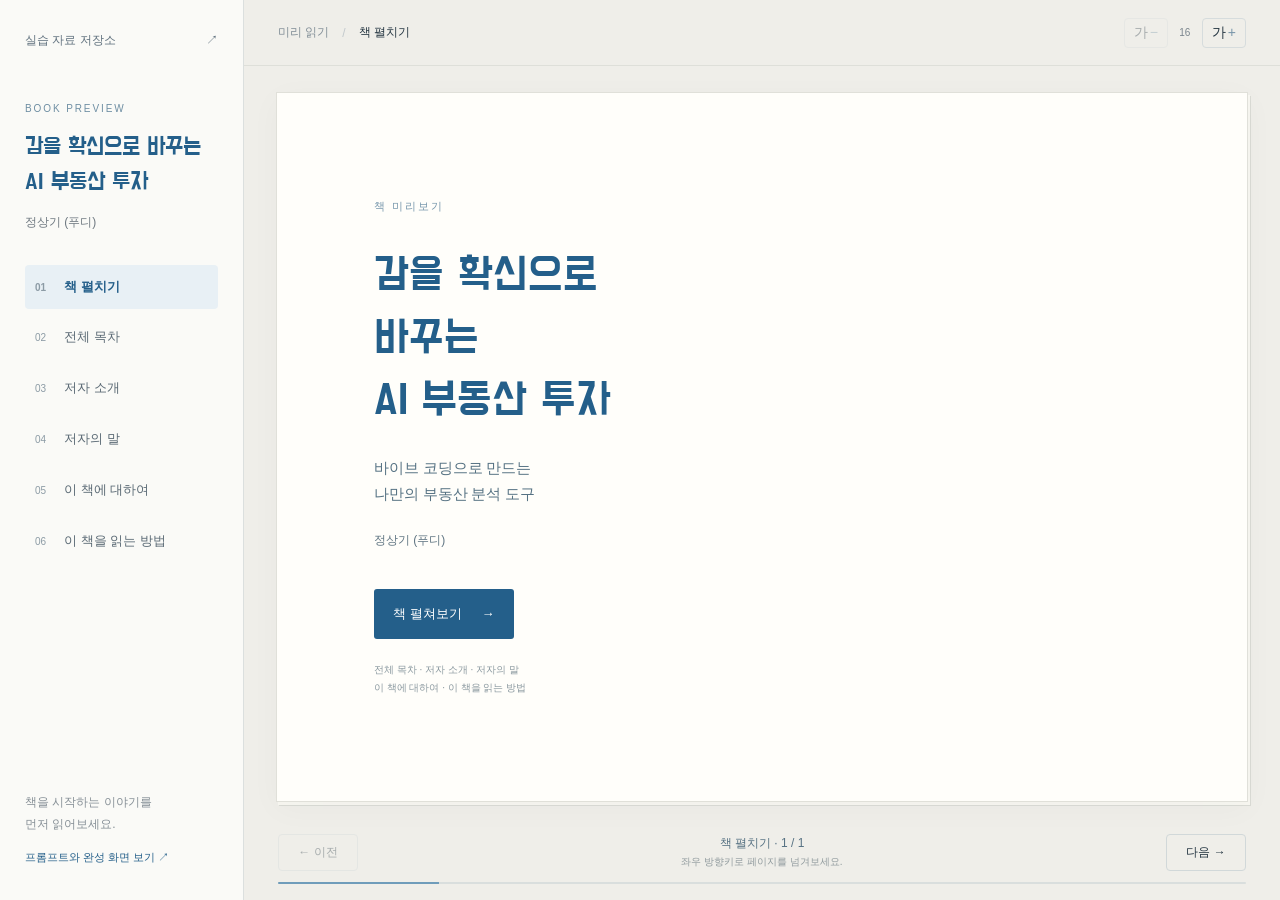
==== commit 3ed3d48e: "fix: reduce book preview default font size to 16px" ====
--- a/preview/index.html
+++ b/preview/index.html
@@ -21,7 +21,7 @@
     <main class="main">
       <header class="toolbar">
         <div class="toolbar-location"><button id="menu-toggle" class="icon-button menu-toggle" aria-controls="sidebar" aria-expanded="false" aria-label="미리보기 목차 열기"><span aria-hidden="true">☰</span></button><span class="toolbar-label">미리 읽기</span><span class="toolbar-divider" aria-hidden="true">/</span><span id="section-label">책 펼치기</span></div>
-        <div class="font-controls" role="group" aria-label="본문 글자 크기"><button id="font-smaller" aria-label="글자 작게">가<span aria-hidden="true">−</span></button><span id="font-label" aria-live="polite">18</span><button id="font-larger" aria-label="글자 크게">가<span aria-hidden="true">+</span></button></div>
+        <div class="font-controls" role="group" aria-label="본문 글자 크기"><button id="font-smaller" aria-label="글자 작게">가<span aria-hidden="true">−</span></button><span id="font-label" aria-live="polite">16</span><button id="font-larger" aria-label="글자 크게">가<span aria-hidden="true">+</span></button></div>
       </header>
       <div class="reading-stage" id="reading-stage">
         <div class="paper" id="paper">
--- a/preview/reader.css
+++ b/preview/reader.css
@@ -1,5 +1,5 @@
 @font-face{font-family:BookHeading;src:url("assets/DoHyeon-Regular.ttf") format("truetype");font-style:normal;font-weight:400;font-display:swap}
-:root{--blue:#245f8a;--ink:#253642;--muted:#6e7880;--line:#dbdfde;--paper:#fffefa;--surround:#efeee9;--font-size:18px;--column-gap:72px;--column-width:440px;--flow-height:620px;color-scheme:light;font-family:-apple-system,BlinkMacSystemFont,"Apple SD Gothic Neo","Malgun Gothic",sans-serif;color:var(--ink);background:var(--surround)}
+:root{--blue:#245f8a;--ink:#253642;--muted:#6e7880;--line:#dbdfde;--paper:#fffefa;--surround:#efeee9;--font-size:16px;--column-gap:72px;--column-width:440px;--flow-height:620px;color-scheme:light;font-family:-apple-system,BlinkMacSystemFont,"Apple SD Gothic Neo","Malgun Gothic",sans-serif;color:var(--ink);background:var(--surround)}
 *{box-sizing:border-box}body{margin:0}button,a{-webkit-tap-highlight-color:transparent}button{font:inherit;color:inherit;cursor:pointer}a{color:var(--blue)}button:disabled{opacity:.35;cursor:default}button:focus-visible,a:focus-visible,[tabindex]:focus-visible{outline:3px solid #81b6d9;outline-offset:4px}button{touch-action:manipulation}.skip-link{position:fixed;left:12px;top:-80px;z-index:20;background:var(--blue);color:white;padding:12px}.skip-link:focus{top:12px}
 .app{display:grid;grid-template-columns:244px minmax(0,1fr);height:100dvh;min-height:0;overflow:clip}.sidebar{background:#fafaf7;border-right:1px solid var(--line);padding:32px 25px;display:flex;flex-direction:column;overflow:auto;z-index:5}.sidebar-home{font-size:12px;text-decoration:none;color:#61727f;display:flex;justify-content:space-between}.sidebar-book{margin:49px 0 34px}.sidebar-book>span{font-size:10px;letter-spacing:.19em;color:#6e8ea3}.sidebar-book p{font-family:BookHeading,sans-serif;font-size:24px;line-height:1.45;color:var(--blue);margin:14px 0 12px}.sidebar-book small{font-size:12px;color:var(--muted)}#section-nav{display:flex;flex-direction:column;gap:6px}#section-nav button{display:flex;text-align:left;align-items:baseline;gap:12px;width:100%;background:none;border:0;border-radius:4px;padding:12px 10px;font-size:13px;line-height:1.6;color:#5a6974}#section-nav button span{font-size:10px;color:#8c9ba5;min-width:17px;font-variant-numeric:tabular-nums}#section-nav button[aria-current="page"]{color:var(--blue);background:#e8f0f5;font-weight:600}#section-nav button:hover{background:#edf1f1}.sidebar-bottom{margin-top:auto;padding-top:36px}.sidebar-bottom p{font-size:12px;color:#879097;line-height:1.8}.sidebar-bottom a{font-size:11px;text-decoration:none;line-height:1.8}.main{min-width:0;display:grid;grid-template-columns:minmax(0,1fr);grid-template-rows:66px minmax(0,1fr)86px;height:100dvh}.toolbar{display:flex;justify-content:space-between;align-items:center;padding:0 34px;border-bottom:1px solid #dedfd9;gap:12px}.toolbar-location{display:flex;align-items:center;gap:13px;font-size:12px;min-width:0}.toolbar-label{color:#849099;white-space:nowrap}.toolbar-divider{color:#c2c9cc}#section-label{white-space:nowrap;overflow:hidden;text-overflow:ellipsis}.font-controls{display:flex;align-items:center;gap:10px;flex-shrink:0}.font-controls button{border:1px solid #d6dcdd;border-radius:4px;background:transparent;padding:5px 9px;font-size:14px}.font-controls button span{margin-left:2px;color:#7895a9}.font-controls>span{font-size:10px;color:#7a858d;min-width:14px;text-align:center}.menu-toggle{display:none}.reading-stage{min-width:0;padding:26px 32px 12px;display:flex;justify-content:center;align-items:stretch;min-height:0;position:relative}.paper{width:100%;max-width:1100px;min-width:0;min-height:0;position:relative;background:var(--paper);border:1px solid #e0e0d9;box-shadow:0 7px 30px #29333c08,2px 3px 0 #f8f7f1,3px 4px 0 #dadbd5;padding:34px 44px;overflow:clip}.paper.spread::after{content:"";position:absolute;top:0;bottom:0;left:50%;width:24px;transform:translateX(-50%);background:linear-gradient(90deg,transparent,#2c323407 48%,#fff8 52%,transparent);pointer-events:none}.book-viewport{height:100%;width:100%;overflow:clip;position:relative;touch-action:pan-y}.book-flow{height:var(--flow-height);width:100%;column-width:var(--column-width);column-gap:var(--column-gap);column-fill:auto;transform:translateX(0);font-family:"KoPubWorld Batang","KoPubWorld바탕체","AppleMyungjo","Nanum Myeongjo","Batang",serif;font-size:var(--font-size);font-weight:400;line-height:1.8;word-break:keep-all;overflow-wrap:anywhere;transition:opacity .12s}.book-flow h1,.book-flow h2,.book-flow h3,.book-flow h4{font-family:BookHeading,-apple-system,sans-serif;font-weight:400;color:var(--blue);break-after:avoid;margin:1.3em 0 .65em;line-height:1.45;overflow-wrap:anywhere;word-break:keep-all}.book-flow h1{font-size:1.85em;margin:0 0 1em;padding-bottom:.55em;border-bottom:1px solid #a8bdc8}.book-flow h2{font-size:1.35em}.book-flow h3{font-size:1.14em}.book-flow p{margin:0;text-align:left}.body-paragraph{margin:0 0 .7em;break-inside:auto;orphans:2;widows:2}.body-list{margin:.7em 0;break-inside:auto}.book-flow ul,.book-flow ol{padding-left:1.2em;margin:.5em 0}.book-flow li{margin:.3em 0;break-inside:avoid}.book-flow sup{font-family:-apple-system,sans-serif;font-size:.65em;vertical-align:super}.book-flow strong{font-weight:700}.book-flow a{text-underline-offset:3px}.manual-figure{margin:1.1em 0;break-inside:avoid}.manual-figure img{width:100%;height:auto;max-height:calc(var(--flow-height) - 100px);object-fit:contain;display:block;cursor:zoom-in}.manual-caption{font-size:.72em;line-height:1.6;color:#637b85;margin-top:.6em;text-align:center}.manual-caption p{text-align:center}.image-enlarge{display:block;font-family:-apple-system,sans-serif;font-size:11px;line-height:1.5;text-align:right;margin-top:4px;color:#4f819b;text-decoration:none}.table-window{overflow:auto;max-width:100%;max-height:calc(var(--flow-height) - 16px);margin:8px 0;break-inside:avoid;overscroll-behavior:contain}.table-window::before{content:"표 안에서 좌우·위아래로 움직여 볼 수 있습니다.";display:block;font-family:-apple-system,sans-serif;font-size:10px;line-height:1.6;color:#75818a;margin-bottom:8px}.book-flow table{border-collapse:collapse;width:100%;min-width:460px;font-size:.75em;line-height:1.6}.book-flow th,.book-flow td{border:1px solid #d0dadc;padding:.5em .45em;vertical-align:top;word-break:normal;overflow-wrap:anywhere}.book-flow th{background:#edf1f3;font-weight:600;text-align:left}.book-flow tr{break-inside:avoid}.book-flow thead{display:table-header-group}.book-flow .toc-note{font-family:-apple-system,sans-serif;font-size:.72em;line-height:1.8;color:#75818a;margin-bottom:1.6em}.book-flow.is-contents{font-family:-apple-system,BlinkMacSystemFont,"Apple SD Gothic Neo",sans-serif;font-size:calc(var(--font-size) - 2px);line-height:1.75}.book-flow.is-contents h3{font-size:1.22em;border-left:3px solid #8fb0c4;padding-left:.65em}.book-flow.is-contents li{margin:.3em 0;list-style:none}.book-flow.is-contents ul{padding-left:0}.book-flow.is-contents p{margin:1.1em 0 .45em}.book-flow.is-contents li{color:#526574}.book-flow.is-contents h3:first-child{margin-top:0}.book-cover{height:var(--flow-height);display:flex;flex-direction:column;align-items:flex-start;justify-content:center;break-inside:avoid;max-width:100%;padding:0 6%}.book-cover .cover-eyebrow{font-family:-apple-system,sans-serif;font-size:11px;letter-spacing:.18em;color:#7696ab;margin-bottom:28px}.book-cover h1{font-family:BookHeading,sans-serif;font-size:clamp(30px,3.5vw,54px);border:0;line-height:1.4;margin:0 0 22px;padding:0}.book-cover .cover-subtitle{font-size:.94em;color:#567283;line-height:1.75}.book-cover .cover-author{font-family:-apple-system,sans-serif;font-size:12px;margin:22px 0;color:#607582}.cover-open{margin-top:16px;background:var(--blue);color:white;border:0;border-radius:3px;padding:13px 19px;font-family:-apple-system,sans-serif;font-size:13px;display:flex;gap:20px;align-items:center}.book-cover .cover-note{font-family:-apple-system,sans-serif;font-size:10px;line-height:1.8;color:#8a989f;margin-top:22px}.reader-footer{padding:14px 34px 11px;display:flex;flex-direction:column;justify-content:center;gap:11px}.navigation-row{display:flex;justify-content:space-between;align-items:center;gap:14px}.page-button{background:transparent;border:1px solid #d1d8d9;border-radius:4px;padding:9px 16px;font-size:12px;min-width:80px}.page-button:hover:not(:disabled){background:#e3eaf0}.page-status{text-align:center;min-width:0;line-height:1.4}.page-status>span{font-size:12px;color:#577283;display:block}.page-status small{display:block;font-size:10px;color:#919b9e;margin-top:4px}.progress-track{height:2px;background:#d9dedd;border-radius:2px;overflow:hidden}.progress-track span{display:block;height:100%;width:0;background:#6f9cba;transition:width .15s}.no-script{position:absolute;background:white;padding:30px;inset:0}.menu-backdrop{display:none}
 @media(min-width:1450px){.reading-stage{padding:30px 46px 14px}.paper{padding:42px 48px}.toolbar,.reader-footer{padding-left:46px;padding-right:46px}}
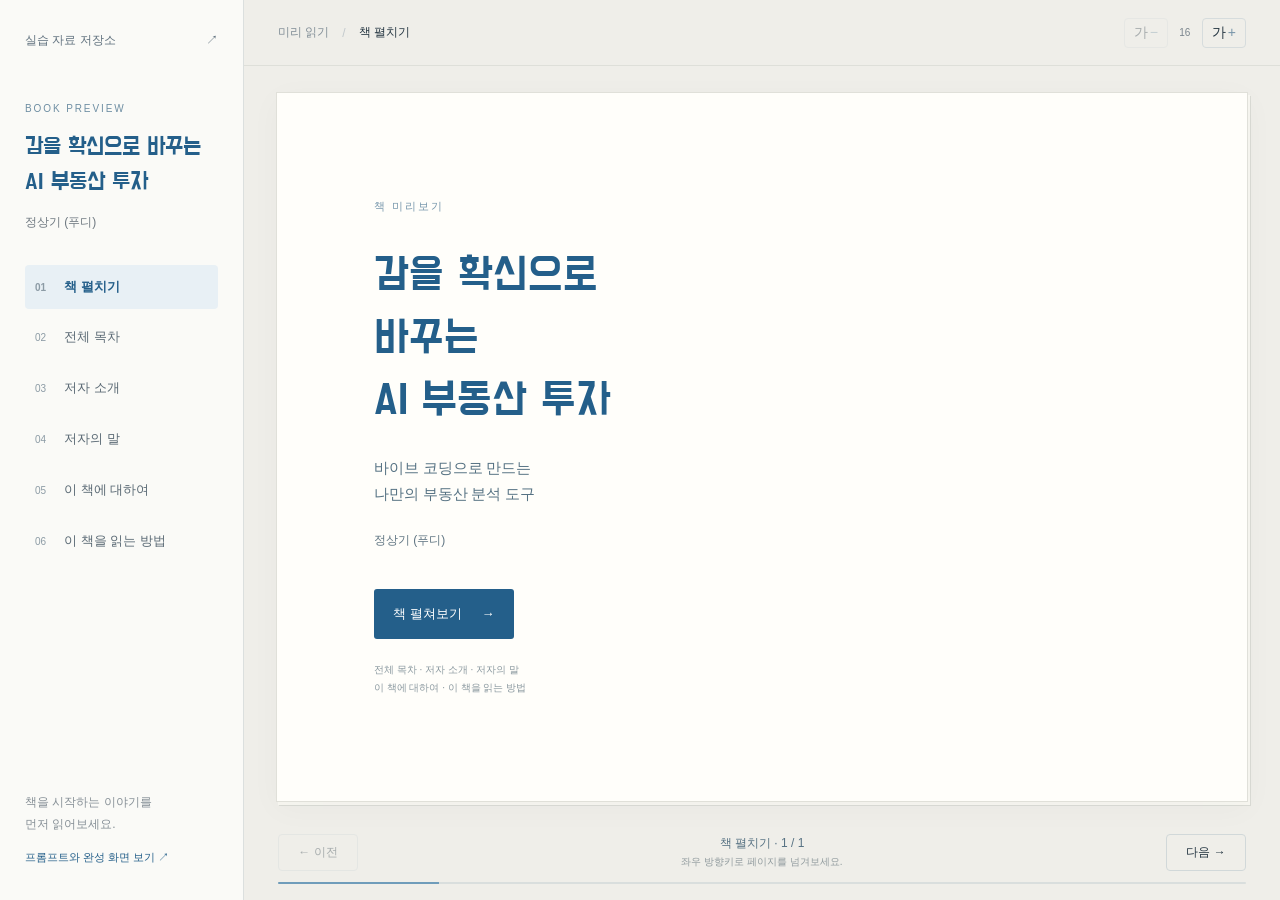
==== commit e801c93e: "Publish revised reader materials, standalone prompts and PDF collection" ====
--- a/preview/index.html
+++ b/preview/index.html
@@ -35,7 +35,7 @@
       </footer>
     </main>
   </div>
-  <script id="book-content" type="application/json">[{"id": "title", "title": "책 펼치기", "blocks": ["<div class=\"book-cover\"><p class=\"cover-eyebrow\">책 미리보기<\/p>\n<h1>감을 확신으로<br>바꾸는<br>AI 부동산 투자<\/h1>\n<p class=\"cover-subtitle\">바이브 코딩으로 만드는<br>나만의 부동산 분석 도구<\/p>\n<p class=\"cover-author\">정상기 (푸디)<\/p>\n<button type=\"button\" class=\"cover-open\" data-start>책 펼쳐보기 <span aria-hidden=\"true\">→<\/span><\/button>\n<p class=\"cover-note\">전체 목차 · 저자 소개 · 저자의 말<br>이 책에 대하여 · 이 책을 읽는 방법<\/p><\/div>"]}, {"id": "contents", "title": "전체 목차", "blocks": ["<h1>목차<\/h1>", "<p class=\"toc-note\">1~9장과 부록의 전체 구성입니다. 본문 미리보기는 저자 소개부터 이 책을 읽는 방법까지 제공합니다.<\/p>", "<h3 id=\"저자-소개\">저자 소개<\/h3>\n", "<h3 id=\"저자의-말\">저자의 말<\/h3>\n", "<h3 id=\"이-책에-대하여\">이 책에 대하여<\/h3>\n", "<ul>\n<li>AI 대변혁의 시대<\/li>\n<li>부동산 투자 도구로 성장한 2026년의 AI<\/li>\n<li>단일 지표 투자 공식의 위험성<\/li>\n<li>프롬프트를 넘어 데이터 분석 자동화로<\/li>\n<\/ul>\n", "<h3 id=\"이-책을-읽는-방법\">이 책을 읽는 방법<\/h3>\n", "<ul>\n<li>이 책에서 완성할 여섯 가지 분석 도구<\/li>\n<li>시작하기 전에 준비할 것<\/li>\n<li>장별 구성과 읽는 순서<\/li>\n<li>프롬프트와 AI 답변을 읽는 법<\/li>\n<li>실습이 막혔을 때<\/li>\n<\/ul>\n", "<h3 id=\"부.-바이브-코딩으로-부동산-데이터-분석-시작하기\">1부. 바이브\n코딩으로 부동산 데이터 분석 시작하기<\/h3>\n", "<p><strong>1장. AI로 시작하는 데이터 기반 부동산 투자<\/strong><\/p>\n", "<ul>\n<li>1.1 근로소득만으로 부족한 자산 형성<\/li>\n<li>1.2 부동산의 투자 가치와 주의점<\/li>\n<li>1.3 정보의 홍수 속 함정<\/li>\n<li>1.4 감이 아닌 데이터로<\/li>\n<li>1.5 손품과 발품의 한계<\/li>\n<li>1.6 프롭테크의 등장, 그리고 한계<\/li>\n<li>1.7 AI가 바꿔놓은 게임의 규칙<\/li>\n<li>1.8 코딩 대신 AI와 대화하는 투자 분석<\/li>\n<li>1.9 바이브 코딩이란<\/li>\n<li>1.10 데이터로 판단하는 첫걸음<\/li>\n<\/ul>\n", "<p><strong>2장. 클로드 코드와 안티그래비티로 실습 환경\n만들기<\/strong><\/p>\n", "<ul>\n<li>2.1 터미널이란<\/li>\n<li>2.2 파이썬 설치<\/li>\n<li>2.3 안티그래비티 IDE 설치<\/li>\n<li>2.4 클로드 코드 설치<\/li>\n<li>2.5 바이브 코딩 첫 경험<\/li>\n<li>2.6 프로젝트 환경 구축<\/li>\n<li>2.7 분석 도구 설치<\/li>\n<li>2.8 설치 확인 및 첫 실행<\/li>\n<li>2.9 클로드 코드와 효과적으로 협업하는 법<\/li>\n<\/ul>\n", "<p><strong>3장. 실거래가·KB부동산 데이터 자동으로 모으고\n다듬기<\/strong><\/p>\n", "<ul>\n<li>3.1 아파트 실거래가 데이터 수집<\/li>\n<li>3.2 KB부동산 통계 데이터 수집<\/li>\n<li>3.3 공동주택 정보 수집<\/li>\n<li>3.4 좌표 데이터 수집<\/li>\n<li>3.5 경계지도 수집<\/li>\n<li>3.6 데이터 자동 수집<\/li>\n<li>3.7 아파트 실거래가 데이터 전처리<\/li>\n<\/ul>\n", "<h3 id=\"부.-관심단지와-지역을-데이터로-분석하는-도구-만들기\">2부.\n관심단지와 지역을 데이터로 분석하는 도구 만들기<\/h3>\n", "<p><strong>4장. 관심단지 실거래가를 자동으로 추적하는 시트\n만들기<\/strong><\/p>\n", "<ul>\n<li>4.1 관심단지를 추적해야 하는 이유<\/li>\n<li>4.2 추적할 단지와 시세 조건을 AI에게 설명하는 프롬프트<\/li>\n<li>4.3 구글 시트 연결과 대화로 관심단지 관리하기<\/li>\n<li>4.4 전세가율과 전고점 대비로 매수 후보 좁히기<\/li>\n<\/ul>\n", "<p><strong>5장. 매수 시점별 아파트 수익률 계산기 만들기<\/strong><\/p>\n", "<ul>\n<li>5.1 투자 수익률의 핵심 지표<\/li>\n<li>5.2 매수 시점과 가격 조회 규칙을 담은 프롬프트<\/li>\n<li>5.3 단지별·시점별 수익률 시트 만들기<\/li>\n<li>5.4 매수 시점·기간·면적에 따라 달라지는 수익률 비교<\/li>\n<\/ul>\n", "<p><strong>6장. KB부동산 지수로 시장 흐름을 읽는 지도 대시보드\n만들기<\/strong><\/p>\n", "<ul>\n<li>6.1 지도에서 읽는 지역 간 가격 확산<\/li>\n<li>6.2 지도와 시계열 요구사항을 담은 프롬프트<\/li>\n<li>6.3 지도·상세·시계열 화면으로 대시보드 실행하기<\/li>\n<li>6.4 매매·전세·전세가율·거래량으로 읽는 시장 사이클<\/li>\n<\/ul>\n", "<p><strong>7장. 실거래가로 단지별 가격·갭을 비교하는 대시보드\n만들기<\/strong><\/p>\n", "<ul>\n<li>7.1 여러 단지를 같은 기준으로 비교하기<\/li>\n<li>7.2 매매와 전세의 비교 기준을 맞추는 프롬프트<\/li>\n<li>7.3 단지 연결과 대표가격을 AI에게 검증받기<\/li>\n<li>7.4 비교표·산점도·상자그림으로 단지 비교하기<\/li>\n<li>7.5 AI와 함께 매수 검토 단지 탐색하기<\/li>\n<\/ul>\n", "<p><strong>8장. 거래량 지도로 지역 대장 단지를 찾는 대시보드\n만들기<\/strong><\/p>\n", "<ul>\n<li>8.1 사람들의 실제 선택을 보여주는 거래량<\/li>\n<li>8.2 지역 필터와 순위 기준을 정하는 프롬프트<\/li>\n<li>8.3 주소·좌표 연결과 거래량 순위를 AI에게 검증받기<\/li>\n<li>8.4 거래량 순위 지도를 실행하고 말로 고치기<\/li>\n<li>8.5 거래량과 회전율로 지역별 거래 흐름 읽기<\/li>\n<\/ul>\n", "<p><strong>9장. 단지 가격·거래량 대시보드와 AI 투자 분석 보고서\n만들기<\/strong><\/p>\n", "<ul>\n<li>9.1 가격 움직임의 힘을 보여주는 거래량<\/li>\n<li>9.2 산점도와 월별 중위가 차트를 정하는 프롬프트<\/li>\n<li>9.3 평형 계산·이상 거래 처리와 차트를 AI에게 검증받기<\/li>\n<li>9.4 가격·거래량 대시보드를 실행하고 말로 고치기<\/li>\n<li>9.5 단지 추세 읽기와 AI 투자 분석 보고서<\/li>\n<\/ul>\n", "<h3 id=\"부록.-부동산-데이터를-제대로-읽는-시각화-기본-원칙\">부록. 부동산\n데이터를 제대로 읽는 시각화 기본 원칙<\/h3>\n", "<ul>\n<li>좋은 차트는 질문과 기준이 분명하다<\/li>\n<li>차트를 보기 전에 숫자부터 확인한다<\/li>\n<li>목적에 맞는 차트를 고른다<\/li>\n<li>차트가 사실을 과장하지 않는지 확인한다<\/li>\n<li>관찰과 해석을 분리한다<\/li>\n<li>이 책에서 만든 대시보드에 적용한다<\/li>\n<li>AI에게 차트 검수를 맡길 때 쓰는 프롬프트<\/li>\n<li>한 페이지 체크리스트<\/li>\n<li>차트는 판단의 재료다<\/li>\n<\/ul>\n", "<h3 id=\"부록.-실습에-다시-쓰는-참고-자료\">부록. 실습에 다시 쓰는 참고\n자료<\/h3>\n", "<ul>\n<li>용어 찾아보기<\/li>\n<li>장별 프롬프트 찾아보기와 후속 요청<\/li>\n<\/ul>\n", "<h3 id=\"부록.-책의-프롬프트를-바꾸어-나만의-대시보드-만들기\">부록. 책의\n프롬프트를 바꾸어 나만의 대시보드 만들기<\/h3>\n", "<ul>\n<li>고칠 것인가, 새로 만들 것인가<\/li>\n<li>책의 문안에서 가져올 것, 바꿀 것, 뺄 것<\/li>\n<li>AI와 대화해 요구사항을 한 장으로 정리한다<\/li>\n<li>문안을 점검하고 첫 대시보드를 만든다<\/li>\n<li>숫자를 원자료와 대조한다<\/li>\n<li>최종 문안을 저장하고 다른 질문으로 넓힌다<\/li>\n<\/ul>\n", "<h3 id=\"에필로그\">에필로그<\/h3>\n"]}, {"id": "author", "title": "저자 소개", "blocks": ["<h1>저자 소개<\/h1>\n", "<div class=\"body-paragraph\">\n<p>지은이_ 정상기 (푸디)<\/p>\n<\/div>\n", "<div class=\"body-paragraph\">\n<p>데이터와 시각화를 통해 시장의 흐름을 읽어내는 데이터 분석가이자 실전 부동산 투자자다. 태블로<sup>Tableau<\/sup>를 비롯한 다양한 분석 도구를 활용해 복잡한 수치와 지표를 이해하기 쉬운 인사이트로 정리해 왔으며, 부동산과 거시경제 데이터 속에서 투자 판단에 필요한 핵심 신호를 포착하는 데 집중해 왔다. 숫자를 해석하는 분석가의 시선과 현장에서 검증해 온 투자자의 감각을 바탕으로 시장을 입체적으로 읽어내는 것이 특징이다.<\/p>\n<\/div>\n", "<div class=\"body-paragraph\">\n<p>최근에는 클로드 코드<sup>Claude Code<\/sup>, 코덱스, 제미나이<sup>Gemini<\/sup> 같은 AI 에이전트를 데이터 분석과 자동화 워크플로우에 적극적으로 접목하고 있다. 단순히 AI가 주는 답을 소비하는 데 그치지 않고, 문제를 구조화하고 AI가 제대로 이해하고 실행할 수 있도록 필요한 정보와 작업 흐름을 설계해 더 정확하고 실행 가능한 결과를 만들어 내는 과정에 몰두하고 있다. 전작 『<a href=\"https://www.yes24.com/product/goods/197068685\" target=\"_blank\" rel=\"noopener noreferrer\">난생처음 AI x 부동산 with 클로드, 제미나이, 챗GPT, 퍼플렉시티<\/a>』를 공동 집필하며 AI 기반 투자 분석의 가능성을 소개했고, 이번 책에서는 그 경험을 바탕으로 바이브 코딩<sup>Vibe Coding<\/sup>을 활용한 새로운 투자 리서치 방법론을 제안한다.<\/p>\n<\/div>\n"]}, {"id": "author-note", "title": "저자의 말", "blocks": ["<h1>저자의 말<\/h1>\n", "<div class=\"body-paragraph\">\n<p><strong>정답을 건네기보다, 스스로 판단할 수 있는 힘을<\/strong><\/p>\n<\/div>\n", "<div class=\"body-paragraph\">\n<p>요즘 부동산에 관심을 갖고 공부하는 사람들이 많습니다. 주변에서도 비교할 지역이나 조건이 바뀔 때마다 여러 프롭테크 서비스를 오가며 필요한 데이터를 일일이 복사해 붙여 넣는 동료들을 자주 보았습니다. 그 모습을 보면서 바이브 코딩을 활용해 쌓은 경험과 시행착오를 나누어야겠다고 생각했습니다.<\/p>\n<\/div>\n", "<div class=\"body-paragraph\">\n<p>프롭테크는 흩어져 있던 실거래가와 시세, 매물, 학군과 교통 정보를 한곳에 모아 누구나 쉽게 볼 수 있게 했습니다. 다만 대부분의 서비스는 제공자가 미리 정한 지표와 화면을 중심으로 정보를 보여줍니다. 원하는 지역과 단지를 조회하기는 편리하지만, 각자의 질문에 맞춰 데이터를 조합하거나 분석 기준을 자유롭게 바꾸기는 어렵습니다. “가격은 오르는데 거래량은 왜 줄어들고 있을까?”, “비슷하게 움직이던 두 지역은 언제부터 무슨 이유로 흐름이 달라졌을까?”와 같은 질문에 답하려면 결국 데이터를 다시 모아 비교하고 스스로 해석해야 합니다.<\/p>\n<\/div>\n", "<div class=\"body-paragraph\">\n<p>전작 《<a href=\"https://www.yes24.com/product/goods/197068685\" target=\"_blank\" rel=\"noopener noreferrer\">난생처음 AI x 부동산 with 클로드, 제미나이, 챗GPT, 퍼플렉시티<\/a>》를 함께 집필하면서 생성형 AI가 부동산 투자 분석의 진입 장벽을 크게 낮출 가능성을 확인했습니다. 자연어로 질문하며 시장 상황을 분석하고 정부 정책을 정리하며 지역과 단지를 비교할 수 있다는 점은 분명 큰 변화였습니다. 이번 책에서는 그 경험을 실제 데이터 수집과 분석, 시각화로 확장했습니다. AI에게 답을 얻는 데서 그치지 않고, 필요한 데이터를 직접 모아 원하는 기준으로 분석하고 대시보드를 통해 시장의 변화를 꾸준히 관찰하는 방법을 다룹니다.<\/p>\n<\/div>\n", "<div class=\"body-paragraph\">\n<p>AI의 진짜 가치는 답변을 빨리 내놓는 데만 있지 않습니다. 생성형 AI의 답변은 새로운 관점을 얻는 좋은 출발점이지만, 중요한 투자 판단으로 이어가려면 어떤 데이터와 가정에 근거했는지 확인해야 합니다. 실제 데이터를 분석하고 차트와 지도에 나타내면 숫자만 볼 때 놓쳤던 관계가 드러납니다. 눈에 띄는 변화가 보이면 AI에게 원인을 묻고 관련 지표를 추가해 다시 분석할 수 있습니다. 다른 설명과 반대 근거도 함께 확인할 수 있습니다.<\/p>\n<\/div>\n", "<div class=\"body-paragraph\">\n<p>프롭테크가 데이터를 보여주는 창이라면, AI와 연결된 분석 환경은 그 데이터를 바탕으로 질문하고 실험하는 작업대에 가깝습니다. 대시보드에서 기간과 지역, 단지와 지표를 바꾸어 가며 시장의 변화를 비교하고, 새로 생긴 질문을 다시 분석에 반영할 수 있습니다. 이 과정을 통해 정해진 화면을 보는 데 머물지 않고, 각자의 질문에 맞는 분석을 직접 설계할 수 있습니다.<\/p>\n<\/div>\n", "<div class=\"body-paragraph\">\n<p>데이터 분석가이자 투자자로서 바이브 코딩으로 부동산 데이터를 수집하고 분석하며 반복 작업을 자동화해 왔습니다. 가격과 거래량의 변화는 차트와 지도에 나타내고, 대시보드로 시장의 흐름을 꾸준히 관찰했습니다. 이 방식의 효용성은 실제 작업을 통해 확인했습니다. 남은 고민은 그 경험과 시행착오를 어떻게 정리해야 전문 개발자가 아닌 독자도 자신만의 분석 체계를 만들 수 있을지였습니다. 그래서 실제 데이터를 수집하는 단계부터 분석과 시각화, 대시보드 구축, AI와의 상호작용까지 직접 따라갈 수 있는 순서로 이 책을 구성했습니다.<\/p>\n<\/div>\n", "<div class=\"body-paragraph\">\n<p>책 제목을 《감을 확신으로 바꾸는 AI 부동산 투자》라고 정한 까닭도 여기에 있습니다. 여기서 말하는 확신은 특정 지역의 가격이 반드시 오르리라는 믿음이 아닙니다. 막연한 직감을 하나의 가설로 세우고 데이터와 시각화로 검증한 뒤, 왜 이런 판단을 내렸는지 스스로 설명할 수 있는 상태를 뜻합니다. 어떤 조건이 달라지면 판단을 다시 검토해야 하는지도 알고 있어야 합니다. 근거가 부족하면 처음의 생각을 내려놓고, 새로운 데이터가 나오면 생각을 바꿀 수 있어야 합니다. 확신은 고집과 다릅니다.<\/p>\n<\/div>\n", "<div class=\"body-paragraph\">\n<p>이 책은 코딩 전문가를 위한 책이 아닙니다. 프롭테크의 정보를 조회하는 데서 한 걸음 더 나아가 자신만의 기준으로 시장을 비교하고 싶은 분, 반복되는 손품을 줄여 분석 체계를 만들고 싶은 분을 위해 썼습니다. 이 책에서 만드는 대시보드는 숫자를 보기 좋게 꾸민 결과물이 아니라 시장에 질문을 던지고 답을 여러 각도에서 확인하는 분석 도구입니다. 다른 사람의 해석에만 기대지 않고 필요한 자료를 직접 분석하고 검증한 뒤, 각자의 상황에 맞는 결정을 내리는 힘을 기르는 것이 이 책의 목표입니다.<\/p>\n<\/div>\n", "<div class=\"body-paragraph\">\n<p>AI와 데이터도 최종 판단을 대신하지 않습니다. 데이터의 출처와 집계 기준을 확인하고, 차트에서 발견한 패턴을 다른 지표와 함께 검증해야 합니다. 전문가의 의견 역시 유용한 참고 자료이지만, 누군가의 확신이 스스로 내려야 할 판단과 그에 따른 책임까지 대신해 주지는 않습니다. 직접 데이터를 다루고 질문하고 확인하는 일을 꾸준히 반복할 때 주체적으로 판단하는 힘이 길러집니다.<\/p>\n<\/div>\n", "<div class=\"body-paragraph\">\n<p>처음부터 거창한 시스템을 만들 필요는 없습니다. 관심 있는 지역의 실거래가를 불러오고 작은 차트 하나를 완성하는 것부터 시작하면 됩니다. 시장에 대한 감이 생기더라도 곧바로 확신하기보다 먼저 데이터로 확인해 보셨으면 합니다. 여러 신호를 비교하고 AI에게 다른 설명과 반대 근거를 물으며, 어떤 조건에서 판단을 바꿔야 하는지도 살펴보시기 바랍니다. 이런 습관이 쌓일 때 막연한 감은 비로소 데이터와 논리로 설명할 수 있는 확신이 됩니다.<\/p>\n<\/div>\n", "<div class=\"body-paragraph\">\n<p>이 책은 정답을 대신 말해주지 않습니다. AI의 답을 데이터로 검증하고, 숫자 속 관계를 시각화로 발견하고, 그 과정을 대시보드로 만들어 반복하는 방법을 알려드립니다. 프롭테크가 정보를 보는 방식을 바꾸었다면 AI와 바이브 코딩은 그 정보로 질문하고 분석하며 판단하는 방식을 바꾸고 있습니다. 독자 여러분도 이 변화를 직접 경험하기를 바랍니다.<\/p>\n<\/div>\n", "<div class=\"body-paragraph\">\n<p>주말에도 책을 쓰느라 충분히 놀아주지 못한 아빠를 이해하고 기다려 준 아들 서준이에게 고맙고 사랑한다는 말을 전합니다.<\/p>\n<\/div>\n", "<div class=\"body-paragraph\">\n<p>이 책의 내용을 비롯해 데이터와 시각화를 활용한 투자 분석에 관한 이야기를 함께 나누고 싶은 분은 언제든지 이메일로 연락해 주시기 바랍니다.<\/p>\n<\/div>\n", "<div class=\"body-paragraph\">\n<p>datafoodie@naver.com<\/p>\n<\/div>\n"]}, {"id": "about", "title": "이 책에 대하여", "blocks": ["<h1>이 책에 대하여<\/h1>\n", "<h2>AI 대변혁의 시대<\/h2>\n", "<div class=\"body-paragraph\">\n<p>2016년 3월, 알파고가 이세돌 9단을 4승 1패로 꺾었습니다. 많은 사람이 '인간이 기계에 졌다'고 받아들였습니다. 그 이후 약 10년 동안 바둑계는 큰 전환을 겪었습니다. 예전에는 기사들의 경험과 감각이 중심이었다면, 이제는 AI가 제시하는 수를 해석하고 검증하며 자기 것으로 만드는 과정이 실력의 핵심이 되었습니다. 중요한 점은, 바둑이 AI에 넘어간 것이 아니라 바둑이 AI와 공존하는 법을 익혔다는 사실입니다.<\/p>\n<\/div>\n", "<div class=\"body-paragraph\">\n<p>지금 우리가 맞이한 부동산 투자 환경도 다르지 않습니다. 과거에는 발품과 손품을 많이 팔거나, 몇몇 전문가의 의견을 빨리 듣는 사람이 유리했습니다. 핵심은 데이터의 양이 아니라, 데이터를 해석하고 판단하는 능력이 사실상 소수 전문가에게 집중되어 있었다는 점입니다. 그래서 많은 개인 투자자는 정보가 있어도 스스로 검증하기보다, 주변의 말이나 전문가의 해석에 기대어 의사결정을 내리곤 했습니다. 이제는 상황이 달라졌습니다. 누구나 AI를 활용해 공개 지표와 거래 데이터를 스스로 정리하고, 가설을 검증하며, 판단 근거를 점검할 수 있습니다. 이 변화 앞에서 투자자가 던져야 할 질문은 명확합니다. \"누구 말을 믿을까?\"가 아니라 \"어떤 근거로 내가 판단할까?\"<\/p>\n<\/div>\n", "<div class=\"body-paragraph\">\n<p>AI는 그 질문에 답하도록 돕는 가장 현실적인 도구입니다. 지역 데이터 정리, 거래 흐름 비교, 가설 검증, 시나리오 점검까지, AI는 사람이 놓치기 쉬운 패턴을 빠르게 드러내고 생각의 빈틈을 보여줍니다. 물론 최종 결정은 언제나 사람의 몫입니다. 그래서 필요한 태도는 <strong>AI에 맡기는 투자<\/strong>가 아니라 <strong>AI와 함께 더 깊이 생각하는 투자<\/strong>입니다.<\/p>\n<\/div>\n", "<div class=\"body-paragraph\">\n<p>이 책은 바로 그 전환을 위한 실전 안내서입니다. 전문가의 한마디를 따라가는 수동적 투자에서 벗어나, AI를 활용해 스스로 분석하고 스스로 결정하는 투자자로 이동하는 방법을 다룹니다. 바둑계가 그랬듯, 이제 부동산 투자도 AI와 공존하는 사람에게 더 유리한 게임이 되고 있습니다.<\/p>\n<\/div>\n", "<h2>부동산 투자 도구로 성장한 2026년의 AI<\/h2>\n", "<div class=\"body-paragraph\">\n<p>\"AI가 대단하다는 건 알겠는데, 아직은 이르지 않나?\"<\/p>\n<\/div>\n", "<div class=\"body-paragraph\">\n<p>불과 2년 전만 해도 그 말이 맞았습니다. 2024년 초의 AI는 그럴듯한 말을 잘 만들어냈지만, 정작 신뢰하기는 어려웠습니다. 없는 사실을 지어내는 일이 잦았고, 복잡한 계산은 틀리기 일쑤였으며, 긴 문서를 주면 중간 내용을 빠뜨리곤 했습니다. 신기하긴 한데 실무에 쓰기엔 아직이라는 평가가 지배적이었습니다.<\/p>\n<\/div>\n", "<div class=\"body-paragraph\">\n<p>하지만 2026년 현재 AI는 2년 전과 비교해볼 때, 할 수 있는 일의 범위가 눈에 띄게 넓어졌습니다.<\/p>\n<\/div>\n", "<div class=\"body-paragraph\">\n<p>적절한 지시를 주면 AI는 공공데이터 API 기반 수집·분석 코드 초안을 작성하고, 정부정책 자료·연구보고서·뉴스의 핵심을 정리해 줍니다. 특정 조건에 맞는 예상 수익률 시뮬레이션도 몇 분이면 만들어냅니다. 임장을 다녀온 뒤 현장 메모를 전달하면, 시세와 개발 호재까지 반영한 임장 보고서 초안도 빠르게 정리해 줍니다.<\/p>\n<\/div>\n", "<div class=\"body-paragraph\">\n<p>무엇보다 큰 변화는 소통의 방식입니다. 전문 개발자 수준의 문법 지식이 없어도, 일상 언어로 질문하고 요구사항을 구체화하면 실무에 쓸 분석 초안을 빠르게 만들 수 있습니다. \"현재 자금 상황이 이런데, A 지역과 B 지역 중 어디가 더 유리할까? 세금 문제까지 고려해서 비교해 줘\"라고 물으면, AI는 두 지역의 장단점과 세후 수익률 가정을 비교한 결과를 정리해 줍니다.<\/p>\n<\/div>\n", "<div class=\"body-paragraph\">\n<p>더 이상 AI의 한계를 이유로 도입을 미룰 수 있는 시기가 아닙니다. 이제 AI는 특별한 무기가 아니라, 엑셀이나 인터넷 검색처럼 당연히 쓰는 기본 도구가 되어가고 있습니다. 엑셀을 안 쓰는 직장인이 업무에서 불리하듯, AI를 활용하지 않는 투자자는 같은 시간에 더 적은 정보로 판단할 수밖에 없습니다.<\/p>\n<\/div>\n", "<div class=\"body-paragraph\">\n<p>지금이 시작하기에 좋은 시점인 이유도 분명합니다. AI 도구는 상당히 발전되었고, 진입 장벽은 그 어느 때보다 낮아졌습니다. 이 기회를 먼저 활용하는 사람과 그렇지 않은 사람의 차이는 시간이 갈수록 커질 가능성이 높습니다.<\/p>\n<\/div>\n", "<h2>단일 지표 투자 공식의 위험성<\/h2>\n", "<div class=\"body-paragraph\">\n<p>부동산 시장의 역사를 데이터로 깊게 분석해보면 분명해지는 사실이 있습니다. <strong>한두 개 지표만으로 통하는 만능 공식<\/strong>은 없습니다.<\/p>\n<\/div>\n", "<div class=\"body-paragraph\">\n<p>거래량, 전세가율, 입주물량은 분명 중요한 신호입니다. 하지만 이 지표들만 보고 투자 결론을 내리면 시장을 지나치게 단편적으로 해석하게 됩니다. 같은 거래량 증가라도 금리 국면, 대출 규제, 지역별 수요 구조, 공급의 질과 양, 매수 심리에 따라 의미는 전혀 달라질 수 있습니다. 전세가율이 높다는 이유만으로 안전하다고 볼 수도 없고, 입주물량이 많다는 이유만으로 무조건 하락을 단정할 수도 없습니다.<\/p>\n<\/div>\n", "<div class=\"body-paragraph\">\n<p>결국 부동산 투자는 단순 산수가 아니라 <strong>고차방정식<\/strong>에 가깝습니다. 여러 변수가 서로 영향을 주고받고, 같은 변수라도 시점과 지역에 따라 다른 결과를 만듭니다. 그래서 단일 지표 공식에 기대는 투자는 판단을 쉽게 만들어 주는 대신, 실패 확률을 키울 위험이 있습니다.<\/p>\n<\/div>\n", "<div class=\"body-paragraph\">\n<p>필요한 것은 정답 공식이 아니라 판단 체계입니다. 여러 지표를 함께 읽고, 서로 충돌하는 신호를 검증하고, 시나리오별 리스크를 점검하는 과정이 결국 성패를 가릅니다. AI는 바로 이 복잡한 판단 과정을 더 빠르고 촘촘하게 수행하도록 돕는 도구입니다.<\/p>\n<\/div>\n", "<h2>프롬프트를 넘어 데이터 분석 자동화로<\/h2>\n", "<div class=\"body-paragraph\">\n<p>필자의 전작 『<a href=\"https://www.yes24.com/product/goods/197068685\" target=\"_blank\" rel=\"noopener noreferrer\">난생처음 AI x 부동산 with 클로드, 제미나이, 챗GPT, 퍼플렉시티<\/a>』는 AI를 처음 접하는 투자자를 위한 입문서였습니다. 챗GPT, 제미나이 같은 AI 채팅 앱에서 프롬프트만으로 거시경제와 정부정책을 분석하고, 자신의 예산에 맞는 지역과 단지를 선정하고, 임장 체크리스트를 작성하는 등의 방법을 다루었습니다. 코드는 한 줄도 쓰지 않았습니다. 프롬프트만으로도 놀라울 만큼 많은 것을 할 수 있다는 것을 보여주는 것이 그 책의 목표였습니다.<\/p>\n<\/div>\n", "<div class=\"body-paragraph\">\n<p>전작에서 소개한 프롬프트는 AI와 대화하며 투자 분석을 시작하는 강력한 출발점이었습니다. 바이브 코딩은 그 경험을 데이터와 실행의 영역으로 한 걸음 더 확장합니다. 필요한 데이터를 직접 수집하고, 수천만 건의 실거래가를 원하는 기준으로 분석하며, 여러 지역의 흐름을 차트와 지도에서 비교할 수 있습니다. 반복 작업을 자동화하고 대시보드로 꾸준히 관찰하는 체계를 갖추면, AI와의 대화는 일회성 답변을 넘어 자신만의 분석 환경으로 이어집니다.<\/p>\n<\/div>\n", "<div class=\"body-paragraph\">\n<p>이번 책은 그 확장 과정을 독자가 직접 따라갈 수 있도록 구성했습니다.<\/p>\n<\/div>\n", "<div class=\"body-paragraph\">\n<p>이를 위해 우리는 <strong>바이브 코딩<\/strong>이라는 새로운 방식을 사용합니다. 바이브 코딩이란 AI에 자연어로 원하는 것을 설명하면, AI가 코드를 작성해주는 개발 방식입니다. 프로그래밍 문법을 외울 필요가 없습니다. \"이 API에서 서울 아파트 실거래가를 수집해서 데이터베이스에 저장해줘\"라고 말하면 AI가 코드를 만들고 실행하며, 오류가 나면 수정안을 제시하거나 직접 수정을 시도합니다. 실행 결과는 독자가 반드시 확인해야 합니다. 독자는 AI와 대화하면서 자연스럽게 데이터 수집, 전처리, 분석, 시각화의 전 과정을 경험하게 됩니다.<\/p>\n<\/div>\n", "<div class=\"body-paragraph\">\n<p>이 책을 마치면 다음과 같은 것들을 직접 할 수 있게 됩니다.<\/p>\n<\/div>\n", "<div class=\"body-list\">\n<ul>\n<li>공공데이터 API에서 아파트 실거래가와 KB 데이터를 수집하여 나만의 데이터베이스를 구축합니다<\/li>\n<li>특정 지역의 가격 흐름과 거래량 추이를 차트로 시각화하고 해석합니다<\/li>\n<li>관심 단지의 가격 변동을 추적하는 대시보드를 만들어 반복 모니터링합니다<\/li>\n<li>여러 지역·단지의 가격과 매매·전세 갭을 비교하고, AI와 차이의 이유를 검토하여 매수 검토 후보를 정리합니다<\/li>\n<li>전세가율, 수익률 등을 계산하여 투자 판단의 근거를 만듭니다<\/li>\n<li>거래량 데이터를 지도 위에 표시하여 시계열 변화에 따른 지역별 거래 흐름과 선호도를 한눈에 파악합니다<\/li>\n<li>대시보드 시각화 차트를 AI에 전달하여, 정책·경제·수급·심리까지 반영한 종합 투자 분석 보고서를 작성합니다<\/li>\n<\/ul>\n<\/div>\n", "<div class=\"body-paragraph\">\n<p>핵심은 코딩 실력을 키우는 것이 아닙니다. <strong>데이터를 직접 다루는 경험을 통해, 남의 해석에 기대지 않고 스스로 판단할 수 있는 힘을 기르는 것<\/strong>입니다. 유튜버가 \"이 지역이 뜬다\"고 말할 때, 실거래가 데이터를 직접 꺼내서 확인할 수 있는 사람과 그렇지 못한 사람의 차이는 큽니다.<\/p>\n<\/div>\n", "<div class=\"body-paragraph\">\n<p>이 책의 실습 프로젝트를 따라하다 보면, 점진적으로 자신만의 부동산 투자 분석 시스템을 구축할 수 있을 것입니다. 지면의 한계로 모든 것을 다루지는 못하지만, 이 책에서 익힌 원리와 기술을 바탕으로 독자 스스로 더 고도화된 분석 시스템을 확장해 나갈 수 있을 것입니다.<\/p>\n<\/div>\n", "<div class=\"body-paragraph\">\n<p>그리고 이 책에서 익히는 바이브 코딩은 부동산 분석에만 쓰이는 기술이 아닙니다. AI에 말로 설명해서 원하는 결과를 만들어내는 능력은 어디에든 적용됩니다. 회사에서 매달 반복하는 보고서를 자동화할 수도 있고, 매출 데이터를 직접 분석해서 의사결정에 활용할 수도 있습니다. 바이브 코딩은 부동산 투자를 위한 도구이자, 동시에 AI 시대를 살아가는 데 필요한 기본 역량입니다.<\/p>\n<\/div>\n", "<div class=\"body-paragraph\">\n<p>이 책에서 다루는 바이브 코딩과 데이터 분석은 바로 그 토대가 되는 기술입니다. 이 기초를 탄탄히 다져두면, 어느새 AI라는 가장 든든한 도구를 손에 쥔, 더 이상 복잡한 시장 앞에서도 흔들리지 않는 단단한 투자자로 성장한 자신을 발견하게 될 것입니다.<\/p>\n<\/div>\n"]}, {"id": "reading-guide", "title": "이 책을 읽는 방법", "blocks": ["<h1>이 책을 읽는 방법<\/h1>\n", "<div class=\"body-paragraph\">\n<p>이 책은 코딩을 한 번도 해보지 않은 독자를 기준으로 썼습니다. 처음 보는 도구와 용어가 많지만, 필요한 설명은 해당하는 장에서 하나씩 합니다. 본격적으로 시작하기 전에 이 책에서 무엇을 만들게 되는지 완성 화면으로 먼저 보여드리고, 무엇을 준비하고 어떤 순서로 읽으면 좋은지, 실습이 막혔을 때 어디를 보면 되는지 안내합니다.<\/p>\n<\/div>\n", "<h2>이 책에서 완성할 여섯 가지 분석 도구<\/h2>\n", "<div class=\"body-paragraph\">\n<p>이 책은 이론서가 아닙니다. 처음부터 끝까지 직접 만들어보는 실습서입니다. 책을 다 읽고 나면, 여러분의 컴퓨터에는 데이터를 자동으로 모으는 수집 시스템과 그 데이터로 시장과 단지를 분석하는 여섯 가지 도구가 갖춰져 있을 것입니다.<\/p>\n<\/div>\n", "<h3>모든 도구의 바탕: 데이터 자동 수집 시스템<\/h3>\n", "<div class=\"body-paragraph\">\n<p>공공데이터포털, KB부동산, 국토교통부 API에서 아파트 실거래가, 전월세, 매매가격지수 등의 데이터를 자동으로 수집하여 데이터베이스에 저장하는 시스템입니다. 한 번 설정하면 매일 자동으로 최신 데이터가 쌓입니다. 3장에서 만드는 이 수집 시스템 위에서, 4장부터 9장까지 다음 여섯 가지 분석 도구를 하나씩 만듭니다.<\/p>\n<\/div>\n", "<h3>1. 관심단지 자동 트래킹 시스템(4장)<\/h3>\n", "<div class=\"body-paragraph\">\n<p>관심 있는 아파트 단지들의 실거래가, 전세가, 전세가율, 전고점 대비 등락률을 자동으로 조회하고 계산하여 구글 시트에 기록하는 시스템입니다. 클로드 코드에 \"트래킹 실행해줘\" 한마디면 수십 개 단지의 시세가 한 번에 업데이트됩니다.<\/p>\n<\/div>\n", "<div class=\"manual-figure img-image29\">\n<p><img src=\"assets/reading-guide-01.png\" alt=\"관심단지 자동 트래킹 시스템(4장), 구글 시트에 자동 기록된 트래킹 결과\" decoding=\"async\"><\/p>\n<div class=\"manual-caption\">\n<p>관심단지 자동 트래킹 시스템(4장), 구글 시트에 자동 기록된 트래킹 결과<\/p>\n<\/div>\n<\/div>\n", "<h3>2. 수익률 계산기(5장)<\/h3>\n", "<div class=\"body-paragraph\">\n<p>관심단지를 과거의 특정 시점에 샀다면 수익률이 어땠을지 실거래가로 계산해 구글 시트에 정리하는 도구입니다. 매수 시점과 보유 기간, 단지와 면적을 바꿔 가며 갭과 전세 레버리지에 따라 결과가 어떻게 달라지는지 비교합니다. 이렇게 여러 단지 가운데 어느 단지가 더 많이 올랐고 수익률이 높았는지 살펴보면서, 수익률이 높았던 단지들에서 반복되는 패턴을 찾아봅니다.<\/p>\n<\/div>\n", "<div class=\"manual-figure img-image36\">\n<p><img src=\"assets/reading-guide-02.png\" alt=\"수익률 계산기(5장), 자동 생성된 수익률 비교 시트\" decoding=\"async\"><\/p>\n<div class=\"manual-caption\">\n<p>수익률 계산기(5장), 자동 생성된 수익률 비교 시트<\/p>\n<\/div>\n<\/div>\n", "<h3>3. KB부동산 시각화 대시보드(6장)<\/h3>\n", "<div class=\"body-paragraph\">\n<p>KB부동산에서 제공하는 매매가격지수, 전세가격지수, 전세가율 데이터를 지도 위에 색상으로 표현하는 대시보드입니다. 전국 시군구별 가격 변동과 거래량을 한눈에 비교할 수 있어, 지금 어느 지역이 오르고 있는가라는 거시적 질문에 시각적으로 답해줍니다.<\/p>\n<\/div>\n", "<div class=\"manual-figure img-image61\">\n<p><img src=\"assets/reading-guide-03.png\" alt=\"KB부동산 시각화 대시보드(6장), 코로플레스 지도 2×2 배치\" decoding=\"async\"><\/p>\n<div class=\"manual-caption\">\n<p>KB부동산 시각화 대시보드(6장), 코로플레스<sup>Choropleth<\/sup> 지도 2×2 배치<\/p>\n<\/div>\n<\/div>\n", "<div class=\"manual-figure img-image51\">\n<p><img src=\"assets/reading-guide-04.png\" alt=\"KB부동산 시각화 대시보드(6장), 시계열 분석(선 그래프 + 히트맵)\" decoding=\"async\"><\/p>\n<div class=\"manual-caption\">\n<p>KB부동산 시각화 대시보드(6장), 시계열 분석(선 그래프 + 히트맵)<\/p>\n<\/div>\n<\/div>\n", "<h3>4. 실거래가 가격·갭 비교 대시보드(7장)<\/h3>\n", "<div class=\"body-paragraph\">\n<p>여러 지역의 단지를 한 표에 놓고 매매가격, 신규 전세가격, 갭과 고점 대비 수준을 비교하는 도구입니다. 정렬과 필터를 바꾸며 눈에 띄는 단지를 찾고, AI와 과거 이력과 외부 자료를 확인해 그 차이의 이유를 검토합니다. 7장에서는 비교 근거와 다음 확인 사항이 있는 후보 목록을 만듭니다.<\/p>\n<\/div>\n", "<div class=\"manual-figure img-ch07_price_gap_overview\">\n<p><img src=\"assets/reading-guide-05.png\" alt=\"실거래가 가격·갭 비교 대시보드(7장), 서울·경기·인천의 30평대 가격·갭 비교표와 비교 조건을 고르는 사이드바\" decoding=\"async\"><\/p>\n<div class=\"manual-caption\">\n<p>실거래가 가격·갭 비교 대시보드(7장), 여러 지역의 아파트를 함께 보는 비교표<\/p>\n<\/div>\n<\/div>\n", "<h3>5. 거래량 지도 대시보드(8장)<\/h3>\n", "<div class=\"body-paragraph\">\n<p>거래량에는 사람들의 실제 선택이 남습니다. 오래 고민한 끝에 매수 버튼을 누른 결과가 숫자로 쌓이는 것입니다. 이 대시보드는 거래량을 지도 위에 올려, 사람들이 실제로 어디에 돈을 썼는지를 시각화합니다. 단지 규모를 보정하는 회전율까지 더해 선호도, 선호의 이동, 엑시트 가능성까지 한눈에 읽을 수 있습니다.<\/p>\n<\/div>\n", "<div class=\"manual-figure img-image26\">\n<p><img src=\"assets/reading-guide-06.png\" alt=\"거래량 지도 대시보드(8장), 포인트 마커 지도\" decoding=\"async\"><\/p>\n<div class=\"manual-caption\">\n<p>거래량 지도 대시보드(8장), 포인트 마커<sup>Marker<\/sup> 지도<\/p>\n<\/div>\n<\/div>\n", "<h3>6. 가격 및 거래량 대시보드(9장)<\/h3>\n", "<div class=\"body-paragraph\">\n<p>특정 지역, 특정 단지의 매매가와 거래량 추이를 한눈에 보여주는 대시보드입니다. 가격과 거래량을 함께 보면 매수 타이밍을 판단하는 데 결정적인 힌트를 얻을 수 있습니다. 9장에서는 이 대시보드와 6·8장의 화면을 AI에 전달해 종합 투자 분석 보고서를 작성하는 방법도 다룹니다.<\/p>\n<\/div>\n", "<div class=\"manual-figure img-image58\">\n<p><img src=\"assets/reading-guide-07.png\" alt=\"가격 및 거래량 대시보드(9장), 시계열 차트\" decoding=\"async\"><\/p>\n<div class=\"manual-caption\">\n<p>가격 및 거래량 대시보드(9장), 시계열 차트<\/p>\n<\/div>\n<\/div>\n", "<div class=\"body-paragraph\">\n<p>이 여섯 가지 도구는 각각 독립적으로 활용할 수 있지만, 함께 사용하면 더욱 강력한 투자 판단 체계가 됩니다.<\/p>\n<\/div>\n", "<h2>시작하기 전에 준비할 것<\/h2>\n", "<div class=\"body-paragraph\">\n<p>실습을 시작하기 전에 다음 네 가지를 확인합시다. 설치와 발급 방법은 모두 본문에서 차례대로 안내하므로, 지금은 무엇이 필요한지만 알아두면 됩니다.<\/p>\n<\/div>\n", "<div class=\"body-list\">\n<ul>\n<li><strong>컴퓨터<\/strong>: 윈도우 10(64bit) 이상 또는 macOS 13 이상이 설치된 컴퓨터가 필요합니다. 메모리가 8GB여도 실습할 수 있지만 16GB라면 여유롭게 진행할 수 있습니다. 자세한 사양은 2.1절에서 확인합니다.<\/li>\n<li><strong>클로드 유료 구독<\/strong>: 클로드 코드는 무료 플랜에서 사용할 수 없으므로 최소 Pro 플랜에 가입해야 합니다. 실습하는 기간에만 구독하고 끝나면 해지해도 됩니다. 요금과 가입 방법은 2.4절에서 안내합니다.<\/li>\n<li><strong>구글 계정<\/strong>: 안티그래비티 IDE에 로그인할 때와 4·5장에서 결과를 구글 시트에 기록할 때 사용합니다.<\/li>\n<li><strong>무료 API 키<\/strong>: 3장에서 공공데이터포털, 카카오, V-World의 API 키를 발급받습니다. 모두 무료이며 각 절의 안내를 따라 하면 됩니다.<\/li>\n<\/ul>\n<\/div>\n", "<h2>장별 구성과 읽는 순서<\/h2>\n", "<div class=\"body-paragraph\">\n<p>처음 읽는다면 1장부터 순서대로 읽기를 권합니다. 1장에서는 데이터로 투자를 판단해야 하는 이유와 이 책에서 만들 도구를 소개합니다.<\/p>\n<\/div>\n", "<div class=\"body-paragraph\">\n<p><strong>2장<\/strong>에서는 실습에 필요한 도구를 설치합니다. 낯선 이름이 많지만, 2장에서 하나씩 차근차근 안내하니 지금은 이런 것들을 쓰는구나 정도만 알아둡시다.<\/p>\n<\/div>\n", "<div class=\"body-list\">\n<ul>\n<li><strong>파이썬<\/strong><sup>Python<\/sup>: AI가 작성하는 코드가 실행되는 프로그래밍 언어<\/li>\n<li><strong>안티그래비티 IDE<\/strong>: 코드를 편집하고 AI와 대화하는 에디터<\/li>\n<li><strong>클로드 코드<\/strong>: 말로 시키면 코드를 작성해주는 AI 코딩 도구<\/li>\n<li><strong>덕DB<\/strong>: 수십만 건의 거래 데이터를 저장하고 조회하는 초고속 데이터베이스<\/li>\n<li><strong>스트림릿<\/strong>: 파이썬으로 웹 대시보드를 만드는 시각화 도구<\/li>\n<\/ul>\n<\/div>\n", "<div class=\"body-paragraph\">\n<p><strong>3장<\/strong>에서는 분석의 기반이 되는 데이터를 수집하고 정제합니다. 공공 API에서 실거래가 데이터를 가져오고, 분석에 적합한 형태로 가공하는 과정을 배웁니다. 여기서 구축한 데이터 파이프라인은 이후 모든 프로젝트의 기반이 됩니다.<\/p>\n<\/div>\n", "<div class=\"body-paragraph\">\n<p><strong>4~9장<\/strong>은 각각 하나의 도구를 완성하는 미니 프로젝트입니다. 매 프로젝트마다 왜 이 분석이 필요한가로 시작하여, AI에 전달할 프롬프트를 설계하고, 데이터를 탐색하고, 대시보드를 구축하고, 실제 투자에 활용하는 방법까지 하나의 흐름으로 진행됩니다.<\/p>\n<\/div>\n", "<div class=\"body-paragraph\">\n<p>4~9장은 관심 있는 장부터 골라 읽을 수 있습니다. 다만 모든 장이 2장에서 만든 실습 환경과 3장에서 모은 데이터를 사용하므로, 2장과 3장은 건너뛰지 않습니다. 장마다 필요한 준비는 다음 표와 같습니다.<\/p>\n<\/div>\n", "<div class=\"table-window table-1\" role=\"region\" aria-label=\"표를 좌우로 이동하여 읽기\" tabindex=\"0\">\n<table>\n<colgroup>\n<col>\n<col>\n<col>\n<\/colgroup>\n<thead>\n<tr>\n<th>장<\/th>\n<th>만드는 결과물<\/th>\n<th>필요한 데이터와 준비<\/th>\n<\/tr>\n<\/thead>\n<tbody>\n<tr>\n<td>4장<\/td>\n<td>관심단지 자동 트래킹 시스템<\/td>\n<td>실거래가(3.1절), 공동주택 기본정보(3.3절), 구글 시트 서비스 계정(4.3절)<\/td>\n<\/tr>\n<tr>\n<td>5장<\/td>\n<td>수익률 계산기<\/td>\n<td>실거래가, 공동주택 기본정보, 구글 시트 서비스 계정(4장에서 만든 설정을 재사용)<\/td>\n<\/tr>\n<tr>\n<td>6장<\/td>\n<td>KB부동산 시각화 대시보드<\/td>\n<td>KB부동산 통계(3.2절), 실거래가, 시군구 경계지도와 V-World API 키(3.5절)<\/td>\n<\/tr>\n<tr>\n<td>7장<\/td>\n<td>실거래가 가격·갭 비교 대시보드<\/td>\n<td>실거래가. 공동주택 기본정보가 있으면 세대수까지 표시<\/td>\n<\/tr>\n<tr>\n<td>8장<\/td>\n<td>거래량 지도 대시보드<\/td>\n<td>실거래가, 공동주택 기본정보, 주소별 좌표(3.4절)<\/td>\n<\/tr>\n<tr>\n<td>9장<\/td>\n<td>가격 및 거래량 대시보드<\/td>\n<td>실거래가. 7장 대시보드가 있으면 두 화면을 연결<\/td>\n<\/tr>\n<\/tbody>\n<\/table>\n<\/div>\n", "<div class=\"body-paragraph\">\n<p>독자의 상황에 따라 다음 경로로 시작해도 좋습니다.<\/p>\n<\/div>\n", "<div class=\"table-window table-2\" role=\"region\" aria-label=\"표를 좌우로 이동하여 읽기\" tabindex=\"0\">\n<table>\n<colgroup>\n<col>\n<col>\n<col>\n<\/colgroup>\n<thead>\n<tr>\n<th>독자<\/th>\n<th>지금의 고민<\/th>\n<th>추천 경로<\/th>\n<\/tr>\n<\/thead>\n<tbody>\n<tr>\n<td>코딩이 처음인 독자<\/td>\n<td>정말 따라 할 수 있을까<\/td>\n<td>1장부터 순서대로. 2.5절의 바이브 코딩 첫 경험을 꼭 직접 해봅니다<\/td>\n<\/tr>\n<tr>\n<td>완성된 결과부터 보고 싶은 독자<\/td>\n<td>무엇을 만들게 되는가<\/td>\n<td>앞의 완성 화면에서 관심 가는 결과물을 고른 뒤 2장부터<\/td>\n<\/tr>\n<tr>\n<td>특정 도구만 필요한 독자<\/td>\n<td>원하는 도구만 만들 수 있을까<\/td>\n<td>2장 → 3장 → 위 표에서 필요한 데이터를 확인한 뒤 해당 장<\/td>\n<\/tr>\n<tr>\n<td>개발 도구가 익숙한 독자<\/td>\n<td>어디를 건너뛰어도 될까<\/td>\n<td>2.8절의 체크리스트로 설치 상태만 확인 → 2.9절 → 3장<\/td>\n<\/tr>\n<\/tbody>\n<\/table>\n<\/div>\n", "<h2>프롬프트와 AI 답변을 읽는 법<\/h2>\n", "<div class=\"body-paragraph\">\n<p>각 실습 절에는 독자가 그대로 입력할 수 있는 프롬프트가 들어 있습니다. 같은 프롬프트를 사용해도 AI가 만드는 파일명, 데이터 저장 방식, 변수명과 코드 구조는 달라질 수 있습니다. 그래서 본문은 특정 코드를 정답처럼 비교하지 않고, AI에게 요청할 내용과 독자가 확인할 결과를 중심으로 설명합니다. 처음에는 프롬프트를 그대로 따라 하고, 익숙해지면 자신의 분석 관점을 반영해 요구사항을 바꿔봅시다. 책의 프롬프트를 출발점으로 삼아 새 대시보드를 만드는 과정은 부록 「책의 프롬프트를 바꾸어 나만의 대시보드 만들기」에서 하나의 예로 처음부터 끝까지 보여줍니다.<\/p>\n<\/div>\n", "<div class=\"body-paragraph\">\n<p>본문에서는 역할에 따라 상자를 나누어 표시합니다.<\/p>\n<\/div>\n", "<div class=\"body-list\">\n<ul>\n<li><strong>프롬프트 전체 문안<\/strong>: 도구를 만들 때 클로드 코드에 입력하는 긴 프롬프트입니다. 일부만 골라 쓰지 말고 전체를 붙여 넣습니다.<\/li>\n<li><strong>사용자 요청<\/strong>과 <strong>AI 답변<\/strong>: 저자가 실제로 AI와 나눈 대화입니다. 독자가 같은 요청을 보내도 AI의 답변 문장과 수치는 데이터와 시점에 따라 달라집니다.<\/li>\n<li><strong>궁금해요!<\/strong>: 처음 나오는 용어나 개념을 짧게 설명합니다.<\/li>\n<li><strong>NOTE<\/strong>와 <strong>TIP<\/strong>: 주의할 점과 실습을 편하게 하는 요령입니다.<\/li>\n<\/ul>\n<\/div>\n", "<div class=\"body-paragraph\">\n<p>깃허브에는 이 도서에서 사용하는 프롬프트와 저자가 실습하며 만들어진 완성 사례를 공개합니다. 이 코드는 독자의 결과와 똑같아야 하는 정답이 아니라, 실습이 막혔을 때 참고하거나 완성된 기능을 직접 실행해보는 예시입니다.<\/p>\n<\/div>\n", "<div class=\"sample-box box-note\">\n<p><strong>NOTE 깃허브 저장소<\/strong><\/p>\n<p>이 책에서 입력하는 프롬프트와 참고용 완성 사례는 깃허브 저장소에 공개되어 있습니다. 완성 사례 결과물은 독자의 파일명과 코드 구조가 달라도 기능과 결과가 같으면 정상입니다. https://github.com/foodie-repository/real-estate-investment-analysis-with-claude-code<\/p>\n<\/div>\n", "<h2>실습이 막혔을 때<\/h2>\n", "<div class=\"body-paragraph\">\n<p>실습을 하다 보면 오류를 반드시 만납니다. 당황하지 말고 다음 순서로 확인합시다.<\/p>\n<\/div>\n", "<div class=\"body-list\">\n<ol>\n<li><strong>오류 메시지를 그대로 클로드 코드에 붙여 넣습니다.<\/strong> \"에러가 나요\"라고만 말하지 말고, 무엇을 했고 무엇이 나왔으며 무엇을 기대했는지 함께 적습니다. 화면이 이상하면 캡처한 이미지를 보여줍니다. 자세한 방법은 2.9절에서 다룹니다.<\/li>\n<li><strong>필요한 데이터가 준비되었는지 확인합니다.<\/strong> 데이터를 찾을 수 없다는 안내가 나오면 위의 장별 준비 표를 보고 3장의 해당 절로 돌아가 수집 결과를 확인합니다.<\/li>\n<li><strong>AI가 원하지 않는 방향으로 고쳤다면 되돌립니다.<\/strong> 잘못된 코드 위에 계속 덧붙이지 말고, 깃으로 작업 전 상태로 되돌린 뒤 요청을 다듬어 다시 시도합니다. 이 방법도 2.9절에서 다룹니다.<\/li>\n<li><strong>용어나 프롬프트의 위치가 기억나지 않으면 부록을 찾아봅니다.<\/strong> 부록 「실습에 다시 쓰는 참고 자료」에 용어 설명과 장별 프롬프트 위치, 후속 요청 예시를 모았습니다.<\/li>\n<li><strong>깃허브의 완성 사례와 비교합니다.<\/strong> 내 결과와 구현 방식은 달라도 같은 기능이 어떻게 동작하는지 확인할 수 있습니다.<\/li>\n<\/ol>\n<\/div>\n", "<div class=\"body-paragraph\">\n<p>준비가 되었다면 1장에서 왜 이제는 감이 아니라 데이터로 판단해야 하는지부터 살펴봅시다.<\/p>\n<\/div>\n"]}]</script>
+  <script id="book-content" type="application/json">[{"id": "title", "title": "책 펼치기", "blocks": ["<div class=\"book-cover\"><p class=\"cover-eyebrow\">책 미리보기<\/p>\n<h1>감을 확신으로<br>바꾸는<br>AI 부동산 투자<\/h1>\n<p class=\"cover-subtitle\">바이브 코딩으로 만드는<br>나만의 부동산 분석 도구<\/p>\n<p class=\"cover-author\">정상기 (푸디)<\/p>\n<button type=\"button\" class=\"cover-open\" data-start>책 펼쳐보기 <span aria-hidden=\"true\">→<\/span><\/button>\n<p class=\"cover-note\">전체 목차 · 저자 소개 · 저자의 말<br>이 책에 대하여 · 이 책을 읽는 방법<\/p><\/div>"]}, {"id": "contents", "title": "전체 목차", "blocks": ["<h1>목차<\/h1>", "<h3 id=\"저자-소개\">저자 소개<\/h3>\n", "<h3 id=\"저자의-말\">저자의 말<\/h3>\n", "<h3 id=\"이-책에-대하여\">이 책에 대하여<\/h3>\n", "<div class=\"body-list\"><ul>\n<li>AI 대변혁의 시대<\/li>\n<li>부동산 투자 도구로 성장한 2026년의 AI<\/li>\n<li>단일 지표 투자 공식의 위험성<\/li>\n<li>프롬프트를 넘어 데이터 분석 자동화로<\/li>\n<\/ul>\n<\/div>", "<h3 id=\"이-책을-읽는-방법\">이 책을 읽는 방법<\/h3>\n", "<div class=\"body-list\"><ul>\n<li>이 책에서 완성할 여섯 가지 분석 도구<\/li>\n<li>시작하기 전에 준비할 것<\/li>\n<li>장별 구성과 읽는 순서<\/li>\n<li>프롬프트와 AI 답변을 읽는 법<\/li>\n<li>실습이 막혔을 때<\/li>\n<\/ul>\n<\/div>", "<h3 id=\"1부-바이브-코딩으로-부동산-데이터-분석-시작하기\">1부. 바이브 코딩으로 부동산 데이터 분석 시작하기<\/h3>\n", "<div class=\"body-paragraph\"><p><strong>1장. AI로 시작하는 데이터 기반 부동산 투자<\/strong><\/p>\n<\/div>", "<div class=\"body-list\"><ul>\n<li>1.1 자산 형성에서 부동산 투자의 역할<\/li>\n<li>1.2 정보와 감을 넘어 데이터로 판단하기<\/li>\n<li>1.3 손품·프롭테크의 한계와 AI가 바꾼 분석 방식<\/li>\n<li>1.4 바이브 코딩으로 나만의 부동산 분석 시작하기<\/li>\n<\/ul>\n<\/div>", "<div class=\"body-paragraph\"><p><strong>2장. 클로드 코드와 안티그래비티로 실습 환경 만들기<\/strong><\/p>\n<\/div>", "<div class=\"body-list\"><ul>\n<li>2.1 터미널의 역할과 기본 명령어<\/li>\n<li>2.2 파이썬 설치<\/li>\n<li>2.3 안티그래비티 IDE 설치<\/li>\n<li>2.4 클로드 코드 설치<\/li>\n<li>2.5 바이브 코딩 첫 경험<\/li>\n<li>2.6 프로젝트 환경 구축<\/li>\n<li>2.7 분석 도구 설치<\/li>\n<li>2.8 설치 확인 및 첫 실행<\/li>\n<li>2.9 클로드 코드와 효과적으로 협업하는 법<\/li>\n<\/ul>\n<\/div>", "<div class=\"body-paragraph\"><p><strong>3장. 실거래가·KB부동산 데이터 자동으로 모으고 다듬기<\/strong><\/p>\n<\/div>", "<div class=\"body-list\"><ul>\n<li>3.1 아파트 실거래가 데이터 수집<\/li>\n<li>3.2 KB부동산 통계 데이터 수집<\/li>\n<li>3.3 공동주택 정보 수집<\/li>\n<li>3.4 좌표 데이터 수집<\/li>\n<li>3.5 경계지도 수집<\/li>\n<li>3.6 데이터 자동 수집<\/li>\n<li>3.7 아파트 실거래가 데이터 전처리<\/li>\n<\/ul>\n<\/div>", "<h3 id=\"2부-관심단지와-지역을-데이터로-분석하는-도구-만들기\">2부. 관심단지와 지역을 데이터로 분석하는 도구 만들기<\/h3>\n", "<div class=\"body-paragraph\"><p><strong>4장. 관심단지 실거래가를 자동으로 추적하는 시트 만들기<\/strong><\/p>\n<\/div>", "<div class=\"body-list\"><ul>\n<li>4.1 관심단지 시세 추적을 자동화하는 이유<\/li>\n<li>4.2 관심단지 트래킹을 설계하는 프롬프트<\/li>\n<li>4.3 구글 시트 연결과 대화로 관심단지 관리하기<\/li>\n<li>4.4 전세가율과 전고점 대비로 매수 후보 좁히기<\/li>\n<\/ul>\n<\/div>", "<div class=\"body-paragraph\"><p><strong>5장. 매수 시점별 아파트 수익률 계산기 만들기<\/strong><\/p>\n<\/div>", "<div class=\"body-list\"><ul>\n<li>5.1 매수 시점별 수익률 비교와 계산 기준<\/li>\n<li>5.2 수익률 계산기를 설계하는 프롬프트<\/li>\n<li>5.3 단지별·시점별 수익률 시트 만들기<\/li>\n<li>5.4 매수 시점·기간·면적에 따라 달라지는 수익률 비교<\/li>\n<\/ul>\n<\/div>", "<div class=\"body-paragraph\"><p><strong>6장. KB부동산 지수로 시장 흐름을 읽는 지도 대시보드 만들기<\/strong><\/p>\n<\/div>", "<div class=\"body-list\"><ul>\n<li>6.1 지도에서 읽는 지역 간 가격 확산<\/li>\n<li>6.2 KB부동산 대시보드를 설계하는 프롬프트<\/li>\n<li>6.3 KB부동산 대시보드를 실행하고 말로 고치기<\/li>\n<li>6.4 매매·전세·전세가율·거래량으로 읽는 시장 사이클<\/li>\n<\/ul>\n<\/div>", "<div class=\"body-paragraph\"><p><strong>7장. 거래량 지도로 지역 대장 단지를 찾는 대시보드 만들기<\/strong><\/p>\n<\/div>", "<div class=\"body-list\"><ul>\n<li>7.1 사람들의 실제 선택을 보여주는 지표<\/li>\n<li>7.2 거래량 지도 대시보드를 설계하는 프롬프트<\/li>\n<li>7.3 주소·좌표 연결과 거래량 순위를 AI에게 검증받기<\/li>\n<li>7.4 거래량 순위 지도를 실행하고 말로 고치기<\/li>\n<li>7.5 거래량과 회전율로 지역별 거래 흐름 읽기<\/li>\n<\/ul>\n<\/div>", "<div class=\"body-paragraph\"><p><strong>8장. 실거래가로 단지별 가격·갭을 비교하는 대시보드 만들기<\/strong><\/p>\n<\/div>", "<div class=\"body-list\"><ul>\n<li>8.1 여러 단지를 같은 기준으로 비교하기<\/li>\n<li>8.2 가격·갭 대시보드를 설계하는 프롬프트<\/li>\n<li>8.3 단지 연결과 대표가격을 AI에게 검증받기<\/li>\n<li>8.4 비교표·산점도·상자그림으로 단지 비교하기<\/li>\n<li>8.5 AI와 함께 매수 검토 단지 탐색하기<\/li>\n<\/ul>\n<\/div>", "<div class=\"body-paragraph\"><p><strong>9장. 단지 가격·거래량 대시보드와 AI 투자 분석 보고서 만들기<\/strong><\/p>\n<\/div>", "<div class=\"body-list\"><ul>\n<li>9.1 가격과 거래량을 함께 분석하는 이유<\/li>\n<li>9.2 가격·거래량 대시보드를 설계하는 프롬프트<\/li>\n<li>9.3 평형 계산·이상 거래 처리와 차트를 AI에게 검증받기<\/li>\n<li>9.4 가격·거래량 대시보드를 실행하고 말로 고치기<\/li>\n<li>9.5 단지 추세 읽기와 AI 투자 분석 보고서<\/li>\n<\/ul>\n<\/div>", "<h3 id=\"부록-만든-도구를-점검하고-나만의-분석으로-넓히기\">부록. 만든 도구를 점검하고 나만의 분석으로 넓히기<\/h3>\n", "<div class=\"body-paragraph\"><p><strong>부록 1. 부동산 데이터를 제대로 읽는 시각화 기본 원칙<\/strong><\/p>\n<\/div>", "<div class=\"body-list\"><ul>\n<li>좋은 차트는 질문과 기준이 분명하다<\/li>\n<li>차트를 보기 전에 숫자부터 확인한다<\/li>\n<li>목적에 맞는 차트를 고른다<\/li>\n<li>차트가 사실을 과장하지 않는지 확인한다<\/li>\n<li>관찰과 해석을 분리한다<\/li>\n<li>이 책에서 만든 대시보드에 적용한다<\/li>\n<li>AI에게 차트 검수를 맡길 때 쓰는 프롬프트<\/li>\n<li>한 페이지 체크리스트<\/li>\n<li>차트는 판단의 재료다<\/li>\n<\/ul>\n<\/div>", "<div class=\"body-paragraph\"><p><strong>부록 2. 책의 프롬프트를 바꾸어 나만의 대시보드 만들기<\/strong><\/p>\n<\/div>", "<div class=\"body-list\"><ul>\n<li>고칠 것인가, 새로 만들 것인가<\/li>\n<li>책의 문안에서 가져올 것, 바꿀 것, 뺄 것<\/li>\n<li>AI와 대화해 요구사항을 한 장으로 정리한다<\/li>\n<li>문안을 점검하고 첫 대시보드를 만든다<\/li>\n<li>숫자를 원자료와 대조한다<\/li>\n<li>최종 문안을 저장하고 다른 질문으로 넓힌다<\/li>\n<\/ul>\n<\/div>", "<div class=\"body-paragraph\"><p><strong>부록 3. 세금까지 따져보는 매수와 매도<\/strong> (집필 예정)<\/p>\n<\/div>", "<div class=\"body-paragraph\"><p><strong>부록 4. 실습에 다시 쓰는 참고 자료<\/strong><\/p>\n<\/div>", "<div class=\"body-list\"><ul>\n<li>용어 찾아보기<\/li>\n<li>장별 프롬프트 찾아보기와 후속 요청<\/li>\n<\/ul>\n<\/div>", "<h3 id=\"에필로그\">에필로그<\/h3>\n"]}, {"id": "author", "title": "저자 소개", "blocks": ["<h1 id=\"저자-소개\">저자 소개<\/h1>\n", "<div class=\"body-paragraph\"><p>지은이_ 정상기 (푸디)<\/p>\n<\/div>", "<div class=\"body-paragraph\"><p>데이터와 시각화를 통해 시장의 흐름을 읽어내는 데이터 분석가이자 실전 부동산 투자자다. 태블로<sup>Tableau<\/sup>를 비롯한 다양한 분석 도구를 활용해 복잡한 수치와 지표를 이해하기 쉬운 인사이트로 정리해 왔으며, 부동산과 거시경제 데이터 속에서 투자 판단에 필요한 핵심 신호를 포착하는 데 집중해 왔다. 숫자를 해석하는 분석가의 시선과 현장에서 검증해 온 투자자의 감각을 바탕으로 시장을 입체적으로 읽어내는 것이 특징이다.<\/p>\n<\/div>", "<div class=\"body-paragraph\"><p>최근에는 클로드 코드<sup>Claude Code<\/sup>, 코덱스, 제미나이<sup>Gemini<\/sup> 같은 AI 에이전트를 데이터 분석과 자동화 워크플로우에 적극적으로 접목하고 있다. 단순히 AI가 주는 답을 소비하는 데 그치지 않고, 문제를 구조화하고 AI가 제대로 이해하고 실행할 수 있도록 필요한 정보와 작업 흐름을 설계해 더 정확하고 실행 가능한 결과를 만들어 내는 과정에 몰두하고 있다. 전작 『<a href=\"https://www.yes24.com/product/goods/197068685\" target=\"_blank\" rel=\"noopener noreferrer\">난생처음 AI x 부동산 with 클로드, 제미나이, 챗GPT, 퍼플렉시티<\/a>』를 공동 집필하며 AI 기반 투자 분석의 가능성을 소개했고, 이번 책에서는 그 경험을 바탕으로 바이브 코딩<sup>Vibe Coding<\/sup>을 활용한 새로운 투자 리서치 방법론을 제안한다.<\/p>\n<\/div>"]}, {"id": "author-note", "title": "저자의 말", "blocks": ["<h1 id=\"저자의-말\">저자의 말<\/h1>\n", "<div class=\"body-paragraph\"><p><strong>정답을 건네기보다, 스스로 판단할 수 있는 힘을<\/strong><\/p>\n<\/div>", "<div class=\"body-paragraph\"><p>요즘 부동산에 관심을 갖고 공부하는 사람들이 많습니다. 주변에서도 비교할 지역이나 조건이 바뀔 때마다 여러 프롭테크 서비스를 오가며 필요한 데이터를 일일이 복사해 붙여 넣는 동료들을 자주 보았습니다. 그 모습을 보면서 바이브 코딩을 활용해 쌓은 경험과 시행착오를 나누어야겠다고 생각했습니다.<\/p>\n<\/div>", "<div class=\"body-paragraph\"><p>프롭테크는 흩어져 있던 실거래가와 시세, 매물, 학군과 교통 정보를 한곳에 모아 누구나 쉽게 볼 수 있게 했습니다. 다만 대부분의 서비스는 제공자가 미리 정한 지표와 화면을 중심으로 정보를 보여줍니다. 원하는 지역과 단지를 조회하기는 편리하지만, 각자의 질문에 맞춰 데이터를 조합하거나 분석 기준을 자유롭게 바꾸기는 어렵습니다. “가격은 오르는데 거래량은 왜 줄어들고 있을까?”, “비슷하게 움직이던 두 지역은 언제부터 무슨 이유로 흐름이 달라졌을까?”와 같은 질문에 답하려면 결국 데이터를 다시 모아 비교하고 스스로 해석해야 합니다.<\/p>\n<\/div>", "<div class=\"body-paragraph\"><p>전작 《<a href=\"https://www.yes24.com/product/goods/197068685\" target=\"_blank\" rel=\"noopener noreferrer\">난생처음 AI x 부동산 with 클로드, 제미나이, 챗GPT, 퍼플렉시티<\/a>》를 함께 집필하면서 생성형 AI가 부동산 투자 분석의 진입 장벽을 크게 낮출 가능성을 확인했습니다. 자연어로 질문하며 시장 상황을 분석하고 정부 정책을 정리하며 지역과 단지를 비교할 수 있다는 점은 분명 큰 변화였습니다. 이번 책에서는 그 경험을 실제 데이터 수집과 분석, 시각화로 확장했습니다. AI에게 답을 얻는 데서 그치지 않고, 필요한 데이터를 직접 모아 원하는 기준으로 분석하고 대시보드를 통해 시장의 변화를 꾸준히 관찰하는 방법을 다룹니다.<\/p>\n<\/div>", "<div class=\"body-paragraph\"><p>AI의 진짜 가치는 답변을 빨리 내놓는 데만 있지 않습니다. 생성형 AI의 답변은 새로운 관점을 얻는 좋은 출발점이지만, 중요한 투자 판단으로 이어가려면 어떤 데이터와 가정에 근거했는지 확인해야 합니다. 실제 데이터를 분석하고 차트와 지도에 나타내면 숫자만 볼 때 놓쳤던 관계가 드러납니다. 눈에 띄는 변화가 보이면 AI에게 원인을 묻고 관련 지표를 추가해 다시 분석할 수 있습니다. 다른 설명과 반대 근거도 함께 확인할 수 있습니다.<\/p>\n<\/div>", "<div class=\"body-paragraph\"><p>프롭테크가 데이터를 보여주는 창이라면, AI와 연결된 분석 환경은 그 데이터를 바탕으로 질문하고 실험하는 작업대에 가깝습니다. 대시보드에서 기간과 지역, 단지와 지표를 바꾸어 가며 시장의 변화를 비교하고, 새로 생긴 질문을 다시 분석에 반영할 수 있습니다. 이 과정을 통해 정해진 화면을 보는 데 머물지 않고, 각자의 질문에 맞는 분석을 직접 설계할 수 있습니다.<\/p>\n<\/div>", "<div class=\"body-paragraph\"><p>데이터 분석가이자 투자자로서 바이브 코딩으로 부동산 데이터를 수집하고 분석하며 반복 작업을 자동화해 왔습니다. 가격과 거래량의 변화는 차트와 지도에 나타내고, 대시보드로 시장의 흐름을 꾸준히 관찰했습니다. 이 방식의 효용성은 실제 작업을 통해 확인했습니다. 남은 고민은 그 경험과 시행착오를 어떻게 정리해야 전문 개발자가 아닌 독자도 자신만의 분석 체계를 만들 수 있을지였습니다. 그래서 실제 데이터를 수집하는 단계부터 분석과 시각화, 대시보드 구축, AI와의 상호작용까지 직접 따라갈 수 있는 순서로 이 책을 구성했습니다.<\/p>\n<\/div>", "<div class=\"body-paragraph\"><p>책 제목을 《감을 확신으로 바꾸는 AI 부동산 투자》라고 정한 까닭도 여기에 있습니다. 여기서 말하는 확신은 특정 지역의 가격이 반드시 오르리라는 믿음이 아닙니다. 막연한 직감을 하나의 가설로 세우고 데이터와 시각화로 검증한 뒤, 왜 이런 판단을 내렸는지 스스로 설명할 수 있는 상태를 뜻합니다. 어떤 조건이 달라지면 판단을 다시 검토해야 하는지도 알고 있어야 합니다. 근거가 부족하면 처음의 생각을 내려놓고, 새로운 데이터가 나오면 생각을 바꿀 수 있어야 합니다. 확신은 고집과 다릅니다.<\/p>\n<\/div>", "<div class=\"body-paragraph\"><p>이 책은 코딩 전문가를 위한 책이 아닙니다. 프롭테크의 정보를 조회하는 데서 한 걸음 더 나아가 자신만의 기준으로 시장을 비교하고 싶은 분, 반복되는 손품을 줄여 분석 체계를 만들고 싶은 분을 위해 썼습니다. 이 책에서 만드는 대시보드는 숫자를 보기 좋게 꾸민 결과물이 아니라 시장에 질문을 던지고 답을 여러 각도에서 확인하는 분석 도구입니다. 다른 사람의 해석에만 기대지 않고 필요한 자료를 직접 분석하고 검증한 뒤, 각자의 상황에 맞는 결정을 내리는 힘을 기르는 것이 이 책의 목표입니다.<\/p>\n<\/div>", "<div class=\"body-paragraph\"><p>AI와 데이터도 최종 판단을 대신하지 않습니다. 데이터의 출처와 집계 기준을 확인하고, 차트에서 발견한 패턴을 다른 지표와 함께 검증해야 합니다. 전문가의 의견 역시 유용한 참고 자료이지만, 누군가의 확신이 스스로 내려야 할 판단과 그에 따른 책임까지 대신해 주지는 않습니다. 직접 데이터를 다루고 질문하고 확인하는 일을 꾸준히 반복할 때 주체적으로 판단하는 힘이 길러집니다.<\/p>\n<\/div>", "<div class=\"body-paragraph\"><p>처음부터 거창한 시스템을 만들 필요는 없습니다. 관심 있는 지역의 실거래가를 불러오고 작은 차트 하나를 완성하는 것부터 시작하면 됩니다. 시장에 대한 감이 생기더라도 곧바로 확신하기보다 먼저 데이터로 확인해 보셨으면 합니다. 여러 신호를 비교하고 AI에게 다른 설명과 반대 근거를 물으며, 어떤 조건에서 판단을 바꿔야 하는지도 살펴보시기 바랍니다. 이런 습관이 쌓일 때 막연한 감은 비로소 데이터와 논리로 설명할 수 있는 확신이 됩니다.<\/p>\n<\/div>", "<div class=\"body-paragraph\"><p>이 책은 정답을 대신 말해주지 않습니다. AI의 답을 데이터로 검증하고, 숫자 속 관계를 시각화로 발견하고, 그 과정을 대시보드로 만들어 반복하는 방법을 알려드립니다. 프롭테크가 정보를 보는 방식을 바꾸었다면 AI와 바이브 코딩은 그 정보로 질문하고 분석하며 판단하는 방식을 바꾸고 있습니다. 독자 여러분도 이 변화를 직접 경험하기를 바랍니다.<\/p>\n<\/div>", "<div class=\"body-paragraph\"><p>주말에도 책을 쓰느라 충분히 놀아주지 못한 아빠를 이해하고 기다려 준 아들 서준이에게 고맙고 사랑한다는 말을 전합니다.<\/p>\n<\/div>", "<div class=\"body-paragraph\"><p>이 책의 내용을 비롯해 데이터와 시각화를 활용한 투자 분석에 관한 이야기를 함께 나누고 싶은 분은 언제든지 이메일로 연락해 주시기 바랍니다.<\/p>\n<\/div>", "<div class=\"body-paragraph\"><p><a href=\"mailto:datafoodie@naver.com\">datafoodie@naver.com<\/a><\/p>\n<\/div>"]}, {"id": "about", "title": "이 책에 대하여", "blocks": ["<h1 id=\"이-책에-대하여\">이 책에 대하여<\/h1>\n", "<h2 id=\"ai-대변혁의-시대\">AI 대변혁의 시대<\/h2>\n", "<div class=\"body-paragraph\"><p>2016년 3월, 알파고가 이세돌 9단을 4승 1패로 꺾었습니다. 많은 사람이 '인간이 기계에 졌다'고 받아들였습니다. 그 이후 약 10년 동안 바둑계는 큰 전환을 겪었습니다. 예전에는 기사들의 경험과 감각이 중심이었다면, 이제는 AI가 제시하는 수를 해석하고 검증하며 자기 것으로 만드는 과정이 실력의 핵심이 되었습니다. 중요한 점은, 바둑이 AI에 넘어간 것이 아니라 바둑이 AI와 공존하는 법을 익혔다는 사실입니다.<\/p>\n<\/div>", "<div class=\"body-paragraph\"><p>지금 우리가 맞이한 부동산 투자 환경도 다르지 않습니다. 과거에는 발품과 손품을 많이 팔거나, 몇몇 전문가의 의견을 빨리 듣는 사람이 유리했습니다. 핵심은 데이터의 양이 아니라, 데이터를 해석하고 판단하는 능력이 사실상 소수 전문가에게 집중되어 있었다는 점입니다. 그래서 많은 개인 투자자는 정보가 있어도 스스로 검증하기보다, 주변의 말이나 전문가의 해석에 기대어 의사결정을 내리곤 했습니다. 이제는 상황이 달라졌습니다. 누구나 AI를 활용해 공개 지표와 거래 데이터를 스스로 정리하고, 가설을 검증하며, 판단 근거를 점검할 수 있습니다. 이 변화 앞에서 투자자가 던져야 할 질문은 명확합니다. \"누구 말을 믿을까?\"가 아니라 \"어떤 근거로 내가 판단할까?\"<\/p>\n<\/div>", "<div class=\"body-paragraph\"><p>AI는 그 질문에 답하도록 돕는 가장 현실적인 도구입니다. 지역 데이터 정리, 거래 흐름 비교, 가설 검증, 시나리오 점검까지, AI는 사람이 놓치기 쉬운 패턴을 빠르게 드러내고 생각의 빈틈을 보여줍니다. 물론 최종 결정은 언제나 사람의 몫입니다. 그래서 필요한 태도는 <strong>AI에 맡기는 투자<\/strong>가 아니라 <strong>AI와 함께 더 깊이 생각하는 투자<\/strong>입니다.<\/p>\n<\/div>", "<div class=\"body-paragraph\"><p>이 책은 바로 그 전환을 위한 실전 안내서입니다. 전문가의 한마디를 따라가는 수동적 투자에서 벗어나, AI를 활용해 스스로 분석하고 스스로 결정하는 투자자로 이동하는 방법을 다룹니다. 바둑계가 그랬듯, 이제 부동산 투자도 AI와 공존하는 사람에게 더 유리한 게임이 되고 있습니다.<\/p>\n<\/div>", "<h2 id=\"부동산-투자-도구로-성장한-2026년의-ai\">부동산 투자 도구로 성장한 2026년의 AI<\/h2>\n", "<div class=\"body-paragraph\"><p>\"AI가 대단하다는 건 알겠는데, 아직은 이르지 않나?\"<\/p>\n<\/div>", "<div class=\"body-paragraph\"><p>불과 2년 전만 해도 그 말이 맞았습니다. 2024년 초의 AI는 그럴듯한 말을 잘 만들어냈지만, 정작 신뢰하기는 어려웠습니다. 없는 사실을 지어내는 일이 잦았고, 복잡한 계산은 틀리기 일쑤였으며, 긴 문서를 주면 중간 내용을 빠뜨리곤 했습니다. 신기하긴 한데 실무에 쓰기엔 아직이라는 평가가 지배적이었습니다.<\/p>\n<\/div>", "<div class=\"body-paragraph\"><p>하지만 2026년 현재 AI는 2년 전과 비교해볼 때, 할 수 있는 일의 범위가 눈에 띄게 넓어졌습니다.<\/p>\n<\/div>", "<div class=\"body-paragraph\"><p>적절한 지시를 주면 AI는 공공데이터 API 기반 수집·분석 코드 초안을 작성하고, 정부정책 자료·연구보고서·뉴스의 핵심을 정리해 줍니다. 특정 조건에 맞는 예상 수익률 시뮬레이션도 몇 분이면 만들어냅니다. 임장을 다녀온 뒤 현장 메모를 전달하면, 시세와 개발 호재까지 반영한 임장 보고서 초안도 빠르게 정리해 줍니다.<\/p>\n<\/div>", "<div class=\"body-paragraph\"><p>무엇보다 큰 변화는 소통의 방식입니다. 전문 개발자 수준의 문법 지식이 없어도, 일상 언어로 질문하고 요구사항을 구체화하면 실무에 쓸 분석 초안을 빠르게 만들 수 있습니다. \"현재 자금 상황이 이런데, A 지역과 B 지역 중 어디가 더 유리할까? 세금 문제까지 고려해서 비교해 줘\"라고 물으면, AI는 두 지역의 장단점과 세후 수익률 가정을 비교한 결과를 정리해 줍니다.<\/p>\n<\/div>", "<div class=\"body-paragraph\"><p>더 이상 AI의 한계를 이유로 도입을 미룰 수 있는 시기가 아닙니다. 이제 AI는 특별한 무기가 아니라, 엑셀이나 인터넷 검색처럼 당연히 쓰는 기본 도구가 되어가고 있습니다. 엑셀을 안 쓰는 직장인이 업무에서 불리하듯, AI를 활용하지 않는 투자자는 같은 시간에 더 적은 정보로 판단할 수밖에 없습니다.<\/p>\n<\/div>", "<div class=\"body-paragraph\"><p>지금이 시작하기에 좋은 시점인 이유도 분명합니다. AI 도구는 상당히 발전되었고, 진입 장벽은 그 어느 때보다 낮아졌습니다. 이 기회를 먼저 활용하는 사람과 그렇지 않은 사람의 차이는 시간이 갈수록 커질 가능성이 높습니다.<\/p>\n<\/div>", "<h2 id=\"단일-지표-투자-공식의-위험성\">단일 지표 투자 공식의 위험성<\/h2>\n", "<div class=\"body-paragraph\"><p>부동산 시장의 역사를 데이터로 깊게 분석해보면 분명해지는 사실이 있습니다. <strong>한두 개 지표만으로 통하는 만능 공식<\/strong>은 없습니다.<\/p>\n<\/div>", "<div class=\"body-paragraph\"><p>거래량, 전세가율, 입주물량은 분명 중요한 신호입니다. 하지만 이 지표들만 보고 투자 결론을 내리면 시장을 지나치게 단편적으로 해석하게 됩니다. 같은 거래량 증가라도 금리 국면, 대출 규제, 지역별 수요 구조, 공급의 질과 양, 매수 심리에 따라 의미는 전혀 달라질 수 있습니다. 전세가율이 높다는 이유만으로 안전하다고 볼 수도 없고, 입주물량이 많다는 이유만으로 무조건 하락을 단정할 수도 없습니다.<\/p>\n<\/div>", "<div class=\"body-paragraph\"><p>결국 부동산 투자는 단순 산수가 아니라 <strong>고차방정식<\/strong>에 가깝습니다. 여러 변수가 서로 영향을 주고받고, 같은 변수라도 시점과 지역에 따라 다른 결과를 만듭니다. 그래서 단일 지표 공식에 기대는 투자는 판단을 쉽게 만들어 주는 대신, 실패 확률을 키울 위험이 있습니다.<\/p>\n<\/div>", "<div class=\"body-paragraph\"><p>필요한 것은 정답 공식이 아니라 판단 체계입니다. 여러 지표를 함께 읽고, 서로 충돌하는 신호를 검증하고, 시나리오별 리스크를 점검하는 과정이 결국 성패를 가릅니다. AI는 바로 이 복잡한 판단 과정을 더 빠르고 촘촘하게 수행하도록 돕는 도구입니다.<\/p>\n<\/div>", "<h2 id=\"프롬프트를-넘어-데이터-분석-자동화로\">프롬프트를 넘어 데이터 분석 자동화로<\/h2>\n", "<div class=\"body-paragraph\"><p>필자의 전작 『<a href=\"https://www.yes24.com/product/goods/197068685\" target=\"_blank\" rel=\"noopener noreferrer\">난생처음 AI x 부동산 with 클로드, 제미나이, 챗GPT, 퍼플렉시티<\/a>』는 AI를 처음 접하는 투자자를 위한 입문서였습니다. 챗GPT, 제미나이 같은 AI 채팅 앱에서 프롬프트만으로 거시경제와 정부정책을 분석하고, 자신의 예산에 맞는 지역과 단지를 선정하고, 임장 체크리스트를 작성하는 등의 방법을 다루었습니다. 코드는 한 줄도 쓰지 않았습니다. 프롬프트만으로도 놀라울 만큼 많은 것을 할 수 있다는 것을 보여주는 것이 그 책의 목표였습니다.<\/p>\n<\/div>", "<div class=\"body-paragraph\"><p>전작에서 소개한 프롬프트는 AI와 대화하며 투자 분석을 시작하는 강력한 출발점이었습니다. 바이브 코딩은 그 경험을 데이터와 실행의 영역으로 한 걸음 더 확장합니다. 필요한 데이터를 직접 수집하고, 수천만 건의 실거래가를 원하는 기준으로 분석하며, 여러 지역의 흐름을 차트와 지도에서 비교할 수 있습니다. 반복 작업을 자동화하고 대시보드로 꾸준히 관찰하는 체계를 갖추면, AI와의 대화는 일회성 답변을 넘어 자신만의 분석 환경으로 이어집니다.<\/p>\n<\/div>", "<div class=\"body-paragraph\"><p>이번 책은 그 확장 과정을 독자가 직접 따라갈 수 있도록 구성했습니다.<\/p>\n<\/div>", "<div class=\"body-paragraph\"><p>이를 위해 우리는 <strong>바이브 코딩<\/strong>이라는 새로운 방식을 사용합니다. 바이브 코딩이란 AI에 자연어로 원하는 것을 설명하면, AI가 코드를 작성해주는 개발 방식입니다. 프로그래밍 문법을 외울 필요가 없습니다. \"이 API에서 서울 아파트 실거래가를 수집해서 데이터베이스에 저장해줘\"라고 말하면 AI가 코드를 만들고 실행하며, 오류가 나면 수정안을 제시하거나 직접 수정을 시도합니다. 실행 결과는 독자가 반드시 확인해야 합니다. 독자는 AI와 대화하면서 자연스럽게 데이터 수집, 전처리, 분석, 시각화의 전 과정을 경험하게 됩니다.<\/p>\n<\/div>", "<div class=\"body-paragraph\"><p>이 책을 마치면 다음과 같은 것들을 직접 할 수 있게 됩니다.<\/p>\n<\/div>", "<div class=\"body-list\"><ul>\n<li>공공데이터 API에서 아파트 실거래가와 KB 데이터를 수집하여 나만의 데이터베이스를 구축합니다<\/li>\n<li>특정 지역의 가격 흐름과 거래량 추이를 차트로 시각화하고 해석합니다<\/li>\n<li>관심 단지의 가격 변동을 추적하는 대시보드를 만들어 반복 모니터링합니다<\/li>\n<li>여러 지역·단지의 가격과 매매·전세 갭을 비교하고, AI와 차이의 이유를 검토하여 매수 검토 후보를 정리합니다<\/li>\n<li>전세가율, 수익률 등을 계산하여 투자 판단의 근거를 만듭니다<\/li>\n<li>거래량 데이터를 지도 위에 표시하여 시계열 변화에 따른 지역별 거래 흐름과 선호도를 한눈에 파악합니다<\/li>\n<li>대시보드 시각화 차트를 AI에 전달하여, 정책·경제·수급·심리까지 반영한 종합 투자 분석 보고서를 작성합니다<\/li>\n<\/ul>\n<\/div>", "<div class=\"body-paragraph\"><p>핵심은 코딩 실력을 키우는 것이 아닙니다. <strong>데이터를 직접 다루는 경험을 통해, 남의 해석에 기대지 않고 스스로 판단할 수 있는 힘을 기르는 것<\/strong>입니다. 유튜버가 \"이 지역이 뜬다\"고 말할 때, 실거래가 데이터를 직접 꺼내서 확인할 수 있는 사람과 그렇지 못한 사람의 차이는 큽니다.<\/p>\n<\/div>", "<div class=\"body-paragraph\"><p>이 책의 실습 프로젝트를 따라하다 보면, 점진적으로 자신만의 부동산 투자 분석 시스템을 구축할 수 있을 것입니다. 지면의 한계로 모든 것을 다루지는 못하지만, 이 책에서 익힌 원리와 기술을 바탕으로 독자 스스로 더 고도화된 분석 시스템을 확장해 나갈 수 있을 것입니다.<\/p>\n<\/div>", "<div class=\"body-paragraph\"><p>그리고 이 책에서 익히는 바이브 코딩은 부동산 분석에만 쓰이는 기술이 아닙니다. AI에 말로 설명해서 원하는 결과를 만들어내는 능력은 어디에든 적용됩니다. 회사에서 매달 반복하는 보고서를 자동화할 수도 있고, 매출 데이터를 직접 분석해서 의사결정에 활용할 수도 있습니다. 바이브 코딩은 부동산 투자를 위한 도구이자, 동시에 AI 시대를 살아가는 데 필요한 기본 역량입니다.<\/p>\n<\/div>", "<div class=\"body-paragraph\"><p>이 책에서 다루는 바이브 코딩과 데이터 분석은 바로 그 토대가 되는 기술입니다. 이 기초를 탄탄히 다져두면, 어느새 AI라는 가장 든든한 도구를 손에 쥔, 더 이상 복잡한 시장 앞에서도 흔들리지 않는 단단한 투자자로 성장한 자신을 발견하게 될 것입니다.<\/p>\n<\/div>"]}, {"id": "reading-guide", "title": "이 책을 읽는 방법", "blocks": ["<h1 id=\"이-책을-읽는-방법\">이 책을 읽는 방법<\/h1>\n", "<div class=\"body-paragraph\"><p>이 책은 코딩을 한 번도 해보지 않은 독자를 기준으로 썼습니다. 처음 보는 도구와 용어가 많지만, 필요한 설명은 해당하는 장에서 하나씩 합니다. 본격적으로 시작하기 전에 이 책에서 무엇을 만들게 되는지 완성 화면으로 먼저 보여드리고, 무엇을 준비하고 어떤 순서로 읽으면 좋은지, 실습이 막혔을 때 어디를 보면 되는지 안내합니다.<\/p>\n<\/div>", "<h2 id=\"이-책에서-완성할-여섯-가지-분석-도구\">이 책에서 완성할 여섯 가지 분석 도구<\/h2>\n", "<div class=\"body-paragraph\"><p>이 책은 이론서가 아닙니다. 처음부터 끝까지 직접 만들어보는 실습서입니다. 책을 다 읽고 나면, 여러분의 컴퓨터에는 데이터를 자동으로 모으는 수집 시스템과 그 데이터로 시장과 단지를 분석하는 여섯 가지 도구가 갖춰져 있을 것입니다.<\/p>\n<\/div>", "<h3 id=\"모든-도구의-바탕-데이터-자동-수집-시스템\">모든 도구의 바탕: 데이터 자동 수집 시스템<\/h3>\n", "<div class=\"body-paragraph\"><p>공공데이터포털, KB부동산, 국토교통부 API에서 아파트 실거래가, 전월세, 매매가격지수 등의 데이터를 자동으로 수집하여 데이터베이스에 저장하는 시스템입니다. 한 번 설정하면 매일 자동으로 최신 데이터가 쌓입니다. 3장에서 만드는 이 수집 시스템 위에서, 4장부터 9장까지 다음 여섯 가지 분석 도구를 하나씩 만듭니다.<\/p>\n<\/div>", "<h3 id=\"1-관심단지-자동-트래킹-시스템4장\">1. 관심단지 자동 트래킹 시스템(4장)<\/h3>\n", "<div class=\"body-paragraph\"><p>관심 있는 아파트 단지들의 실거래가, 전세가, 전세가율, 전고점 대비 등락률을 자동으로 조회하고 계산하여 구글 시트에 기록하는 시스템입니다. 클로드 코드에 \"트래킹 실행해줘\" 한마디면 수십 개 단지의 시세가 한 번에 업데이트됩니다.<\/p>\n<\/div>", "<figure class=\"manual-figure\">\n<img src=\"assets/revision-image29.png\" alt=\"관심단지 자동 트래킹 시스템(4장), 구글 시트에 자동 기록된 트래킹 결과\">\n<figcaption class=\"manual-caption\">관심단지 자동 트래킹 시스템(4장), 구글 시트에 자동 기록된 트래킹 결과<\/figcaption>\n<\/figure>\n\n", "<h3 id=\"2-수익률-계산기5장\">2. 수익률 계산기(5장)<\/h3>\n", "<div class=\"body-paragraph\"><p>관심단지를 과거의 특정 시점에 샀다면 수익률이 어땠을지 실거래가로 계산해 구글 시트에 정리하는 도구입니다. 매수 시점과 보유 기간, 단지와 면적을 바꿔 가며 갭과 전세 레버리지에 따라 결과가 어떻게 달라지는지 비교합니다. 이렇게 여러 단지 가운데 어느 단지가 더 많이 올랐고 수익률이 높았는지 살펴보면서, 수익률이 높았던 단지들에서 반복되는 패턴을 찾아봅니다.<\/p>\n<\/div>", "<figure class=\"manual-figure\">\n<img src=\"assets/revision-image36.png\" alt=\"수익률 계산기(5장), 자동 생성된 수익률 비교 시트\">\n<figcaption class=\"manual-caption\">수익률 계산기(5장), 자동 생성된 수익률 비교 시트<\/figcaption>\n<\/figure>\n\n", "<h3 id=\"3-kb부동산-시각화-대시보드6장\">3. KB부동산 시각화 대시보드(6장)<\/h3>\n", "<div class=\"body-paragraph\"><p>KB부동산에서 제공하는 매매가격지수, 전세가격지수, 전세가율 데이터를 지도 위에 색상으로 표현하는 대시보드입니다. 전국 시군구별 가격 변동과 거래량을 한눈에 비교할 수 있어, 지금 어느 지역이 오르고 있는가라는 거시적 질문에 시각적으로 답해줍니다.<\/p>\n<\/div>", "<figure class=\"manual-figure\">\n<img src=\"assets/revision-image61.png\" alt=\"KB부동산 시각화 대시보드(6장), 코로플레스 지도 2×2 배치\">\n<figcaption class=\"manual-caption\">KB부동산 시각화 대시보드(6장), 코로플레스<sup>Choropleth<\/sup> 지도 2×2 배치<\/figcaption>\n<\/figure>\n\n", "<figure class=\"manual-figure\">\n<img src=\"assets/revision-image51.png\" alt=\"KB부동산 시각화 대시보드(6장), 시계열 분석(선 그래프 + 히트맵)\">\n<figcaption class=\"manual-caption\">KB부동산 시각화 대시보드(6장), 시계열 분석(선 그래프 + 히트맵)<\/figcaption>\n<\/figure>\n\n", "<h3 id=\"4-거래량-지도-대시보드7장\">4. 거래량 지도 대시보드(7장)<\/h3>\n", "<div class=\"body-paragraph\"><p>거래량에는 사람들의 실제 선택이 남습니다. 오래 고민한 끝에 매수 버튼을 누른 결과가 숫자로 쌓이는 것입니다. 이 대시보드는 거래량을 지도 위에 올려, 사람들이 실제로 어디에 돈을 썼는지를 시각화합니다. 단지 규모를 보정하는 회전율까지 더해 선호도, 선호의 이동, 엑시트 가능성까지 한눈에 읽을 수 있습니다.<\/p>\n<\/div>", "<figure class=\"manual-figure\">\n<img src=\"assets/revision-ch07_trade_map_preview.png\" alt=\"거래량 지도 대시보드(7장), 포인트 마커 지도\">\n<figcaption class=\"manual-caption\">거래량 지도 대시보드(7장), 포인트 마커<sup>Marker<\/sup> 지도<\/figcaption>\n<\/figure>\n\n", "<h3 id=\"5-실거래가-가격갭-비교-대시보드8장\">5. 실거래가 가격·갭 비교 대시보드(8장)<\/h3>\n", "<div class=\"body-paragraph\"><p>여러 지역의 단지를 한 표에 놓고 매매가격, 신규 전세가격, 갭과 고점 대비 수준을 비교하는 도구입니다. 정렬과 필터를 바꾸며 눈에 띄는 단지를 찾고, AI와 과거 이력과 외부 자료를 확인해 그 차이의 이유를 검토합니다. 8장에서는 비교 근거와 다음 확인 사항이 있는 후보 목록을 만듭니다.<\/p>\n<\/div>", "<figure class=\"manual-figure\">\n<img src=\"assets/revision-ch08_price_gap_preview.png\" alt=\"실거래가 가격·갭 비교 대시보드(8장), 서울·경기·인천의 30평대 가격·갭 비교표와 비교 조건을 고르는 사이드바\">\n<figcaption class=\"manual-caption\">실거래가 가격·갭 비교 대시보드(8장), 여러 지역의 아파트를 함께 보는 비교표<\/figcaption>\n<\/figure>\n\n", "<h3 id=\"6-가격-및-거래량-대시보드9장\">6. 가격 및 거래량 대시보드(9장)<\/h3>\n", "<div class=\"body-paragraph\"><p>특정 지역, 특정 단지의 매매가와 거래량 추이를 한눈에 보여주는 대시보드입니다. 가격과 거래량을 함께 보면 매수 타이밍을 판단하는 데 결정적인 힌트를 얻을 수 있습니다. 9장에서는 이 대시보드와 6·7장의 화면을 AI에 전달해 종합 투자 분석 보고서를 작성하는 방법도 다룹니다.<\/p>\n<\/div>", "<figure class=\"manual-figure\">\n<img src=\"assets/revision-image58.png\" alt=\"가격 및 거래량 대시보드(9장), 시계열 차트\">\n<figcaption class=\"manual-caption\">가격 및 거래량 대시보드(9장), 시계열 차트<\/figcaption>\n<\/figure>\n\n", "<div class=\"body-paragraph\"><p>이 여섯 가지 도구는 각각 독립적으로 활용할 수 있지만, 함께 사용하면 더욱 강력한 투자 판단 체계가 됩니다.<\/p>\n<\/div>", "<h2 id=\"시작하기-전에-준비할-것\">시작하기 전에 준비할 것<\/h2>\n", "<div class=\"body-paragraph\"><p>실습을 시작하기 전에 다음 네 가지를 확인합시다. 설치와 발급 방법은 모두 본문에서 차례대로 안내하므로, 지금은 무엇이 필요한지만 알아두면 됩니다.<\/p>\n<\/div>", "<div class=\"body-list\"><ul>\n<li><strong>컴퓨터<\/strong>: 윈도우 10(64bit) 이상 또는 macOS 13 이상이 설치된 컴퓨터가 필요합니다. 메모리가 8GB여도 실습할 수 있지만 16GB라면 여유롭게 진행할 수 있습니다. 자세한 사양은 2.1절에서 확인합니다.<\/li>\n<li><strong>클로드 유료 구독<\/strong>: 클로드 코드는 무료 플랜에서 사용할 수 없으므로 최소 Pro 플랜에 가입해야 합니다. 실습하는 기간에만 구독하고 끝나면 해지해도 됩니다. 요금과 가입 방법은 2.4절에서 안내합니다.<\/li>\n<li><strong>구글 계정<\/strong>: 안티그래비티 IDE에 로그인할 때와 4·5장에서 결과를 구글 시트에 기록할 때 사용합니다.<\/li>\n<li><strong>무료 API 키<\/strong>: 3장에서 공공데이터포털, 카카오, V-World의 API 키를 발급받습니다. 모두 무료이며 각 절의 안내를 따라 하면 됩니다.<\/li>\n<\/ul>\n<\/div>", "<h2 id=\"장별-구성과-읽는-순서\">장별 구성과 읽는 순서<\/h2>\n", "<div class=\"body-paragraph\"><p>처음 읽는다면 1장부터 순서대로 읽기를 권합니다. 1장에서는 데이터로 투자를 판단해야 하는 이유와 이 책에서 만들 도구를 소개합니다.<\/p>\n<\/div>", "<div class=\"body-paragraph\"><p><strong>2장<\/strong>에서는 실습에 필요한 도구를 설치합니다. 낯선 이름이 많지만, 2장에서 하나씩 차근차근 안내하니 지금은 이런 것들을 쓰는구나 정도만 알아둡시다.<\/p>\n<\/div>", "<div class=\"body-list\"><ul>\n<li><strong>파이썬<\/strong><sup>Python<\/sup>: AI가 작성하는 코드가 실행되는 프로그래밍 언어<\/li>\n<li><strong>안티그래비티 IDE<\/strong>: 코드를 편집하고 AI와 대화하는 에디터<\/li>\n<li><strong>클로드 코드<\/strong>: 말로 시키면 코드를 작성해주는 AI 코딩 도구<\/li>\n<li><strong>덕DB<\/strong>: 수십만 건의 거래 데이터를 저장하고 조회하는 초고속 데이터베이스<\/li>\n<li><strong>스트림릿<\/strong>: 파이썬으로 웹 대시보드를 만드는 시각화 도구<\/li>\n<\/ul>\n<\/div>", "<div class=\"body-paragraph\"><p><strong>3장<\/strong>에서는 분석의 기반이 되는 데이터를 수집하고 정제합니다. 공공 API에서 실거래가 데이터를 가져오고, 분석에 적합한 형태로 가공하는 과정을 배웁니다. 여기서 구축한 데이터 파이프라인은 이후 모든 프로젝트의 기반이 됩니다.<\/p>\n<\/div>", "<div class=\"body-paragraph\"><p><strong>4~9장<\/strong>은 각각 하나의 도구를 완성하는 미니 프로젝트입니다. 매 프로젝트마다 왜 이 분석이 필요한가로 시작하여, AI에 전달할 프롬프트를 설계하고, 데이터를 탐색하고, 시트 자동화 도구나 대시보드를 구축하고, 실제 투자에 활용하는 방법까지 하나의 흐름으로 진행됩니다.<\/p>\n<\/div>", "<div class=\"body-paragraph\"><p>4~9장은 관심 있는 장부터 골라 읽을 수 있습니다. 다만 모든 장이 2장에서 만든 실습 환경과 3장에서 모은 데이터를 사용하므로, 2장과 3장은 건너뛰지 않습니다. 장마다 필요한 준비는 다음 표와 같습니다.<\/p>\n<\/div>", "<div class=\"table-window\"><table>\n<thead>\n<tr>\n<th>장<\/th>\n<th>만드는 결과물<\/th>\n<th>필요한 데이터와 준비<\/th>\n<\/tr>\n<\/thead>\n<tbody>\n<tr>\n<td>4장<\/td>\n<td>관심단지 자동 트래킹 시스템<\/td>\n<td>실거래가(3.1절), 공동주택 기본정보(3.3절), 구글 시트 서비스 계정(4.3절)<\/td>\n<\/tr>\n<tr>\n<td>5장<\/td>\n<td>수익률 계산기<\/td>\n<td>실거래가, 공동주택 기본정보, 구글 시트 서비스 계정(4장에서 만든 설정을 재사용)<\/td>\n<\/tr>\n<tr>\n<td>6장<\/td>\n<td>KB부동산 시각화 대시보드<\/td>\n<td>KB부동산 통계(3.2절), 실거래가, 시군구 경계지도와 V-World API 키(3.5절)<\/td>\n<\/tr>\n<tr>\n<td>7장<\/td>\n<td>거래량 지도 대시보드<\/td>\n<td>실거래가, 공동주택 기본정보, 주소별 좌표(3.4절)<\/td>\n<\/tr>\n<tr>\n<td>8장<\/td>\n<td>실거래가 가격·갭 비교 대시보드<\/td>\n<td>실거래가. 공동주택 기본정보가 있으면 세대수까지 표시<\/td>\n<\/tr>\n<tr>\n<td>9장<\/td>\n<td>가격 및 거래량 대시보드<\/td>\n<td>실거래가. 8장 대시보드가 있으면 두 화면을 연결<\/td>\n<\/tr>\n<\/tbody>\n<\/table>\n<\/div>", "<div class=\"body-paragraph\"><p>독자의 상황에 따라 다음 경로로 시작해도 좋습니다.<\/p>\n<\/div>", "<div class=\"table-window\"><table>\n<thead>\n<tr>\n<th>독자<\/th>\n<th>지금의 고민<\/th>\n<th>추천 경로<\/th>\n<\/tr>\n<\/thead>\n<tbody>\n<tr>\n<td>코딩이 처음인 독자<\/td>\n<td>정말 따라 할 수 있을까<\/td>\n<td>1장부터 순서대로. 2.5절의 바이브 코딩 첫 경험을 꼭 직접 해봅니다<\/td>\n<\/tr>\n<tr>\n<td>완성된 결과부터 보고 싶은 독자<\/td>\n<td>무엇을 만들게 되는가<\/td>\n<td>앞의 완성 화면에서 관심 가는 결과물을 고른 뒤 2장부터<\/td>\n<\/tr>\n<tr>\n<td>특정 도구만 필요한 독자<\/td>\n<td>원하는 도구만 만들 수 있을까<\/td>\n<td>2장 → 3장 → 위 표에서 필요한 데이터를 확인한 뒤 해당 장<\/td>\n<\/tr>\n<tr>\n<td>개발 도구가 익숙한 독자<\/td>\n<td>어디를 건너뛰어도 될까<\/td>\n<td>2.8절의 체크리스트로 설치 상태만 확인 → 2.9절 → 3장<\/td>\n<\/tr>\n<\/tbody>\n<\/table>\n<\/div>", "<h2 id=\"프롬프트와-ai-답변을-읽는-법\">프롬프트와 AI 답변을 읽는 법<\/h2>\n", "<div class=\"body-paragraph\"><p>실습에 필요한 짧은 요청은 해당 절에 실었습니다. 4~9장의 분석 도구 제작 프롬프트는 본문에서 구성과 설계 이유를 설명합니다. 전체 문안은 GitHub의 장별 파일과 별도 PDF <a href=\"https://github.com/foodie-repository/real-estate-investment-analysis-with-claude-code/blob/main/prompts/README.md#프롬프트-전문-모음집-pdf\" target=\"_blank\" rel=\"noopener noreferrer\">「프롬프트 전문 모음집」<\/a>으로 제공합니다. 책을 읽으며 실제 문안을 살펴보거나 해설과 대조할 때는 PDF를 펼쳐 보고, 실습할 때는 GitHub에서 해당 장의 파일을 내려받거나 문안 전체를 복사해 사용합니다.<\/p>\n<\/div>", "<div class=\"body-paragraph\"><p>같은 프롬프트를 사용해도 AI가 만드는 파일명, 데이터 저장 방식, 변수명과 코드 구조는 달라질 수 있습니다. 그래서 본문은 특정 코드를 정답처럼 비교하지 않고, AI에게 요청할 내용과 독자가 확인할 결과를 중심으로 설명합니다. 처음에는 프롬프트를 그대로 따라 하고, 익숙해지면 자신의 분석 관점을 반영해 요구사항을 바꿔봅시다. 책의 프롬프트를 출발점으로 삼아 새 대시보드를 만드는 과정은 부록 2 「책의 프롬프트를 바꾸어 나만의 대시보드 만들기」에서 하나의 예로 처음부터 끝까지 보여줍니다.<\/p>\n<\/div>", "<div class=\"body-paragraph\"><p>전체 문안 파일과 본문의 상자는 역할을 구분해 읽습니다.<\/p>\n<\/div>", "<div class=\"body-list\"><ul>\n<li><strong>프롬프트 전체 문안<\/strong>: 각 도구를 만들기 위해 AI에게 전달하는 요구사항입니다. PDF 모음집과 GitHub의 장별 파일에는 같은 문안이 담겨 있습니다. 실습에서는 해당 장의 파일 하나를 프로젝트 폴더에 저장하고 클로드 코드 입력창에서 <code>@<\/code>로 선택하거나, 파일의 문안 전체를 복사해 붙여 넣습니다.<\/li>\n<li><strong>사용자 요청<\/strong>과 <strong>AI 답변<\/strong>: 저자가 실제로 AI와 나눈 대화입니다. 책을 읽는 데 혼동이 없도록 장 참조와 일부 표기를 정리했습니다. 독자가 같은 요청을 보내도 AI의 답변 문장과 수치는 데이터와 시점에 따라 달라집니다.<\/li>\n<li><strong>궁금해요!<\/strong>: 처음 나오는 용어나 개념을 짧게 설명합니다.<\/li>\n<li><strong>NOTE<\/strong>와 <strong>TIP<\/strong>: 주의할 점과 실습을 편하게 하는 요령입니다.<\/li>\n<\/ul>\n<\/div>", "<div class=\"body-paragraph\"><p>실습 자료에는 참고용 완성 코드도 있습니다. 실습이 막혔을 때 참고하되, AI가 만든 파일명이나 코드 구조가 예제와 달라도 요구한 기능과 계산 기준이 맞는지 확인하는 것이 중요합니다.<\/p>\n<\/div>", "<blockquote>\n<div class=\"body-paragraph\"><p>NOTE 실습 자료 이용하기 <a href=\"https://github.com/foodie-repository/real-estate-investment-analysis-with-claude-code/blob/main/prompts/README.md\" target=\"_blank\" rel=\"noopener noreferrer\">실습 자료 안내 페이지<\/a>에서 「프롬프트 전문 모음집」 PDF와 장별 프롬프트 파일을 받을 수 있습니다. PDF는 별도의 구매 인증 없이 내려받을 수 있습니다. 책을 읽으며 전체 문안을 살펴볼 때는 PDF를, 실습에 문안을 사용할 때는 장별 파일을 선택합니다.<\/p>\n<\/div><\/blockquote>\n", "<h2 id=\"실습이-막혔을-때\">실습이 막혔을 때<\/h2>\n", "<div class=\"body-paragraph\"><p>실습을 하다 보면 오류를 반드시 만납니다. 당황하지 말고 다음 순서로 확인합시다.<\/p>\n<\/div>", "<div class=\"body-list\"><ol type=\"1\">\n<li><strong>오류 메시지를 그대로 클로드 코드에 붙여 넣습니다.<\/strong> \"에러가 나요\"라고만 말하지 말고, 무엇을 했고 무엇이 나왔으며 무엇을 기대했는지 함께 적습니다. 화면이 이상하면 캡처한 이미지를 보여줍니다. 자세한 방법은 2.9절에서 다룹니다.<\/li>\n<li><strong>필요한 데이터가 준비되었는지 확인합니다.<\/strong> 데이터를 찾을 수 없다는 안내가 나오면 위의 장별 준비 표를 보고 3장의 해당 절로 돌아가 수집 결과를 확인합니다.<\/li>\n<li><strong>AI가 원하지 않는 방향으로 고쳤다면 되돌립니다.<\/strong> 잘못된 코드 위에 계속 덧붙이지 말고, 깃으로 작업 전 상태로 되돌린 뒤 요청을 다듬어 다시 시도합니다. 이 방법도 2.9절에서 다룹니다.<\/li>\n<li><strong>용어나 프롬프트의 위치가 기억나지 않으면 부록을 찾아봅니다.<\/strong> 부록 4 「실습에 다시 쓰는 참고 자료」에 용어 설명과 장별 프롬프트 위치, 후속 요청 예시를 모았습니다.<\/li>\n<li><strong>깃허브의 완성 사례와 비교합니다.<\/strong> 내 결과와 구현 방식은 달라도 같은 기능이 어떻게 동작하는지 확인할 수 있습니다.<\/li>\n<\/ol>\n<\/div>", "<div class=\"body-paragraph\"><p>준비가 되었다면 1장에서 왜 이제는 감이 아니라 데이터로 판단해야 하는지부터 살펴봅시다.<\/p>\n<\/div>"]}]</script>
   <script src="reader.js" defer></script>
 </body>
 </html>
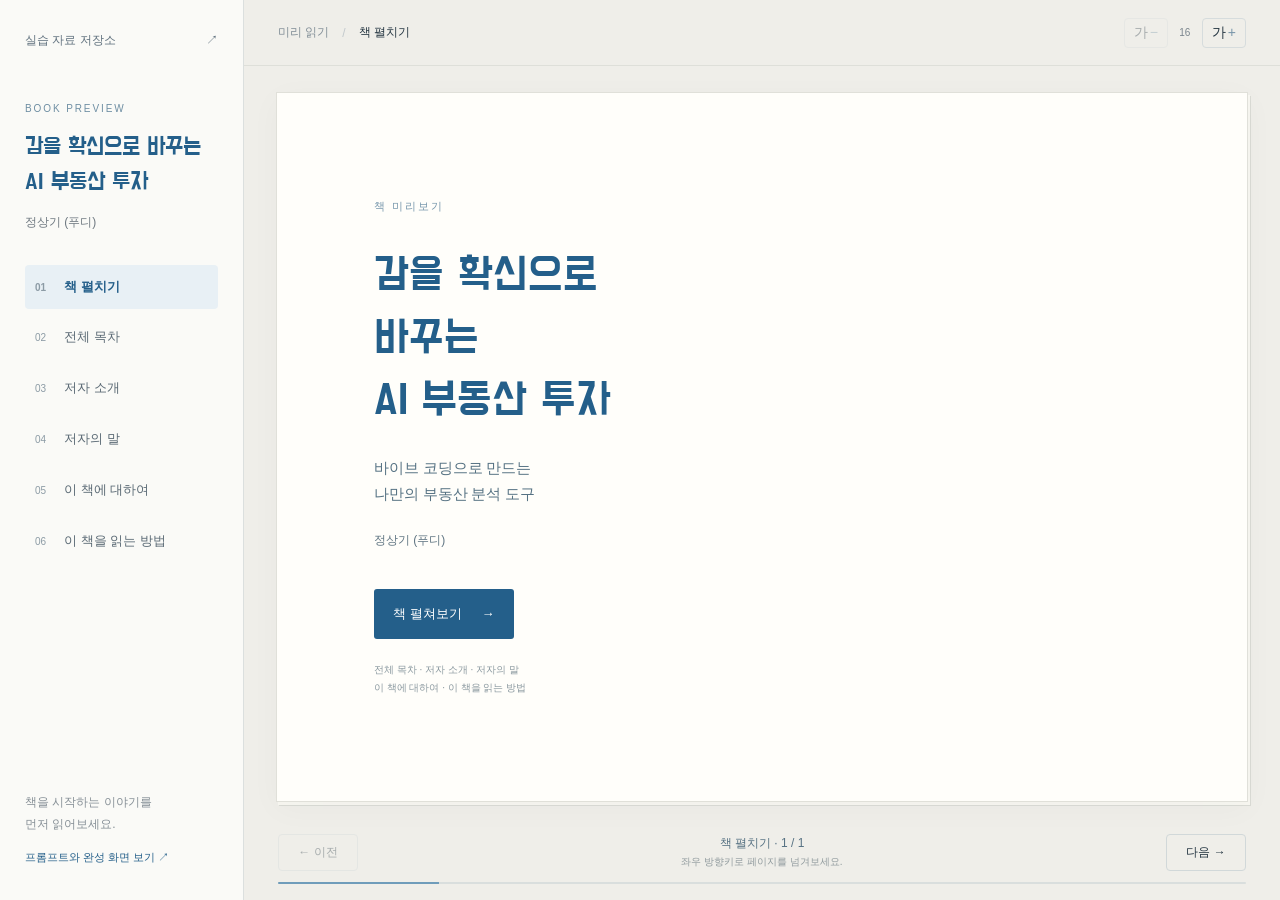
==== commit d2a66d8d: "Publish final revised preview and prompt collection 1.0.1" ====
--- a/preview/index.html
+++ b/preview/index.html
@@ -15,7 +15,7 @@
       <a class="sidebar-home" href="https://github.com/foodie-repository/real-estate-investment-analysis-with-claude-code">실습 자료 저장소 <span aria-hidden="true">↗</span></a>
       <div class="sidebar-book"><span>BOOK PREVIEW</span><p>감을 확신으로 바꾸는<br>AI 부동산 투자</p><small>정상기 (푸디)</small></div>
       <nav id="section-nav" aria-label="읽을 부분 선택"></nav>
-      <div class="sidebar-bottom"><p>책을 시작하는 이야기를<br>먼저 읽어보세요.</p><a href="https://github.com/foodie-repository/real-estate-investment-analysis-with-claude-code#책의-목차와-실습-자료">프롬프트와 완성 화면 보기 <span aria-hidden="true">↗</span></a></div>
+      <div class="sidebar-bottom"><p>책을 시작하는 이야기를<br>먼저 읽어보세요.</p><a href="https://github.com/foodie-repository/real-estate-investment-analysis-with-claude-code#책의-목차">프롬프트와 완성 화면 보기 <span aria-hidden="true">↗</span></a></div>
     </aside>
     <button class="menu-backdrop" id="menu-backdrop" aria-label="목차 닫기" hidden></button>
     <main class="main">
@@ -27,7 +27,7 @@
         <div class="paper" id="paper">
           <div class="book-viewport" id="reader" tabindex="0" role="region" aria-label="책 미리보기 본문" aria-describedby="reader-help"><article class="book-flow" id="book-flow"></article></div>
         </div>
-        <noscript><p class="no-script">페이지 넘김에는 JavaScript가 필요합니다. <a href="https://github.com/foodie-repository/real-estate-investment-analysis-with-claude-code#책의-목차와-실습-자료">저장소에서 목차와 실습 자료를 확인할 수 있습니다.</a></p></noscript>
+        <noscript><p class="no-script">페이지 넘김에는 JavaScript가 필요합니다. <a href="https://github.com/foodie-repository/real-estate-investment-analysis-with-claude-code#책의-목차">저장소에서 목차와 실습 자료를 확인할 수 있습니다.</a></p></noscript>
       </div>
       <footer class="reader-footer">
         <div class="navigation-row"><button id="previous" class="page-button" aria-label="이전 페이지"><span aria-hidden="true">←</span><span class="button-word"> 이전</span></button><div class="page-status"><span id="page-label" role="status" aria-live="polite">미리보기를 준비하고 있습니다.</span><small id="reader-help">좌우 방향키로 페이지를 넘겨보세요.</small></div><button id="next" class="page-button" aria-label="다음 페이지"><span class="button-word">다음 </span><span aria-hidden="true">→</span></button></div>
@@ -35,7 +35,7 @@
       </footer>
     </main>
   </div>
-  <script id="book-content" type="application/json">[{"id": "title", "title": "책 펼치기", "blocks": ["<div class=\"book-cover\"><p class=\"cover-eyebrow\">책 미리보기<\/p>\n<h1>감을 확신으로<br>바꾸는<br>AI 부동산 투자<\/h1>\n<p class=\"cover-subtitle\">바이브 코딩으로 만드는<br>나만의 부동산 분석 도구<\/p>\n<p class=\"cover-author\">정상기 (푸디)<\/p>\n<button type=\"button\" class=\"cover-open\" data-start>책 펼쳐보기 <span aria-hidden=\"true\">→<\/span><\/button>\n<p class=\"cover-note\">전체 목차 · 저자 소개 · 저자의 말<br>이 책에 대하여 · 이 책을 읽는 방법<\/p><\/div>"]}, {"id": "contents", "title": "전체 목차", "blocks": ["<h1>목차<\/h1>", "<h3 id=\"저자-소개\">저자 소개<\/h3>\n", "<h3 id=\"저자의-말\">저자의 말<\/h3>\n", "<h3 id=\"이-책에-대하여\">이 책에 대하여<\/h3>\n", "<div class=\"body-list\"><ul>\n<li>AI 대변혁의 시대<\/li>\n<li>부동산 투자 도구로 성장한 2026년의 AI<\/li>\n<li>단일 지표 투자 공식의 위험성<\/li>\n<li>프롬프트를 넘어 데이터 분석 자동화로<\/li>\n<\/ul>\n<\/div>", "<h3 id=\"이-책을-읽는-방법\">이 책을 읽는 방법<\/h3>\n", "<div class=\"body-list\"><ul>\n<li>이 책에서 완성할 여섯 가지 분석 도구<\/li>\n<li>시작하기 전에 준비할 것<\/li>\n<li>장별 구성과 읽는 순서<\/li>\n<li>프롬프트와 AI 답변을 읽는 법<\/li>\n<li>실습이 막혔을 때<\/li>\n<\/ul>\n<\/div>", "<h3 id=\"1부-바이브-코딩으로-부동산-데이터-분석-시작하기\">1부. 바이브 코딩으로 부동산 데이터 분석 시작하기<\/h3>\n", "<div class=\"body-paragraph\"><p><strong>1장. AI로 시작하는 데이터 기반 부동산 투자<\/strong><\/p>\n<\/div>", "<div class=\"body-list\"><ul>\n<li>1.1 자산 형성에서 부동산 투자의 역할<\/li>\n<li>1.2 정보와 감을 넘어 데이터로 판단하기<\/li>\n<li>1.3 손품·프롭테크의 한계와 AI가 바꾼 분석 방식<\/li>\n<li>1.4 바이브 코딩으로 나만의 부동산 분석 시작하기<\/li>\n<\/ul>\n<\/div>", "<div class=\"body-paragraph\"><p><strong>2장. 클로드 코드와 안티그래비티로 실습 환경 만들기<\/strong><\/p>\n<\/div>", "<div class=\"body-list\"><ul>\n<li>2.1 터미널의 역할과 기본 명령어<\/li>\n<li>2.2 파이썬 설치<\/li>\n<li>2.3 안티그래비티 IDE 설치<\/li>\n<li>2.4 클로드 코드 설치<\/li>\n<li>2.5 바이브 코딩 첫 경험<\/li>\n<li>2.6 프로젝트 환경 구축<\/li>\n<li>2.7 분석 도구 설치<\/li>\n<li>2.8 설치 확인 및 첫 실행<\/li>\n<li>2.9 클로드 코드와 효과적으로 협업하는 법<\/li>\n<\/ul>\n<\/div>", "<div class=\"body-paragraph\"><p><strong>3장. 실거래가·KB부동산 데이터 자동으로 모으고 다듬기<\/strong><\/p>\n<\/div>", "<div class=\"body-list\"><ul>\n<li>3.1 아파트 실거래가 데이터 수집<\/li>\n<li>3.2 KB부동산 통계 데이터 수집<\/li>\n<li>3.3 공동주택 정보 수집<\/li>\n<li>3.4 좌표 데이터 수집<\/li>\n<li>3.5 경계지도 수집<\/li>\n<li>3.6 데이터 자동 수집<\/li>\n<li>3.7 아파트 실거래가 데이터 전처리<\/li>\n<\/ul>\n<\/div>", "<h3 id=\"2부-관심단지와-지역을-데이터로-분석하는-도구-만들기\">2부. 관심단지와 지역을 데이터로 분석하는 도구 만들기<\/h3>\n", "<div class=\"body-paragraph\"><p><strong>4장. 관심단지 실거래가를 자동으로 추적하는 시트 만들기<\/strong><\/p>\n<\/div>", "<div class=\"body-list\"><ul>\n<li>4.1 관심단지 시세 추적을 자동화하는 이유<\/li>\n<li>4.2 관심단지 트래킹을 설계하는 프롬프트<\/li>\n<li>4.3 구글 시트 연결과 대화로 관심단지 관리하기<\/li>\n<li>4.4 전세가율과 전고점 대비로 매수 후보 좁히기<\/li>\n<\/ul>\n<\/div>", "<div class=\"body-paragraph\"><p><strong>5장. 매수 시점별 아파트 수익률 계산기 만들기<\/strong><\/p>\n<\/div>", "<div class=\"body-list\"><ul>\n<li>5.1 매수 시점별 수익률 비교와 계산 기준<\/li>\n<li>5.2 수익률 계산기를 설계하는 프롬프트<\/li>\n<li>5.3 단지별·시점별 수익률 시트 만들기<\/li>\n<li>5.4 매수 시점·기간·면적에 따라 달라지는 수익률 비교<\/li>\n<\/ul>\n<\/div>", "<div class=\"body-paragraph\"><p><strong>6장. KB부동산 지수로 시장 흐름을 읽는 지도 대시보드 만들기<\/strong><\/p>\n<\/div>", "<div class=\"body-list\"><ul>\n<li>6.1 지도에서 읽는 지역 간 가격 확산<\/li>\n<li>6.2 KB부동산 대시보드를 설계하는 프롬프트<\/li>\n<li>6.3 KB부동산 대시보드를 실행하고 말로 고치기<\/li>\n<li>6.4 매매·전세·전세가율·거래량으로 읽는 시장 사이클<\/li>\n<\/ul>\n<\/div>", "<div class=\"body-paragraph\"><p><strong>7장. 거래량 지도로 지역 대장 단지를 찾는 대시보드 만들기<\/strong><\/p>\n<\/div>", "<div class=\"body-list\"><ul>\n<li>7.1 사람들의 실제 선택을 보여주는 지표<\/li>\n<li>7.2 거래량 지도 대시보드를 설계하는 프롬프트<\/li>\n<li>7.3 주소·좌표 연결과 거래량 순위를 AI에게 검증받기<\/li>\n<li>7.4 거래량 순위 지도를 실행하고 말로 고치기<\/li>\n<li>7.5 거래량과 회전율로 지역별 거래 흐름 읽기<\/li>\n<\/ul>\n<\/div>", "<div class=\"body-paragraph\"><p><strong>8장. 실거래가로 단지별 가격·갭을 비교하는 대시보드 만들기<\/strong><\/p>\n<\/div>", "<div class=\"body-list\"><ul>\n<li>8.1 여러 단지를 같은 기준으로 비교하기<\/li>\n<li>8.2 가격·갭 대시보드를 설계하는 프롬프트<\/li>\n<li>8.3 단지 연결과 대표가격을 AI에게 검증받기<\/li>\n<li>8.4 비교표·산점도·상자그림으로 단지 비교하기<\/li>\n<li>8.5 AI와 함께 매수 검토 단지 탐색하기<\/li>\n<\/ul>\n<\/div>", "<div class=\"body-paragraph\"><p><strong>9장. 단지 가격·거래량 대시보드와 AI 투자 분석 보고서 만들기<\/strong><\/p>\n<\/div>", "<div class=\"body-list\"><ul>\n<li>9.1 가격과 거래량을 함께 분석하는 이유<\/li>\n<li>9.2 가격·거래량 대시보드를 설계하는 프롬프트<\/li>\n<li>9.3 평형 계산·이상 거래 처리와 차트를 AI에게 검증받기<\/li>\n<li>9.4 가격·거래량 대시보드를 실행하고 말로 고치기<\/li>\n<li>9.5 단지 추세 읽기와 AI 투자 분석 보고서<\/li>\n<\/ul>\n<\/div>", "<h3 id=\"부록-만든-도구를-점검하고-나만의-분석으로-넓히기\">부록. 만든 도구를 점검하고 나만의 분석으로 넓히기<\/h3>\n", "<div class=\"body-paragraph\"><p><strong>부록 1. 부동산 데이터를 제대로 읽는 시각화 기본 원칙<\/strong><\/p>\n<\/div>", "<div class=\"body-list\"><ul>\n<li>좋은 차트는 질문과 기준이 분명하다<\/li>\n<li>차트를 보기 전에 숫자부터 확인한다<\/li>\n<li>목적에 맞는 차트를 고른다<\/li>\n<li>차트가 사실을 과장하지 않는지 확인한다<\/li>\n<li>관찰과 해석을 분리한다<\/li>\n<li>이 책에서 만든 대시보드에 적용한다<\/li>\n<li>AI에게 차트 검수를 맡길 때 쓰는 프롬프트<\/li>\n<li>한 페이지 체크리스트<\/li>\n<li>차트는 판단의 재료다<\/li>\n<\/ul>\n<\/div>", "<div class=\"body-paragraph\"><p><strong>부록 2. 책의 프롬프트를 바꾸어 나만의 대시보드 만들기<\/strong><\/p>\n<\/div>", "<div class=\"body-list\"><ul>\n<li>고칠 것인가, 새로 만들 것인가<\/li>\n<li>책의 문안에서 가져올 것, 바꿀 것, 뺄 것<\/li>\n<li>AI와 대화해 요구사항을 한 장으로 정리한다<\/li>\n<li>문안을 점검하고 첫 대시보드를 만든다<\/li>\n<li>숫자를 원자료와 대조한다<\/li>\n<li>최종 문안을 저장하고 다른 질문으로 넓힌다<\/li>\n<\/ul>\n<\/div>", "<div class=\"body-paragraph\"><p><strong>부록 3. 세금까지 따져보는 매수와 매도<\/strong> (집필 예정)<\/p>\n<\/div>", "<div class=\"body-paragraph\"><p><strong>부록 4. 실습에 다시 쓰는 참고 자료<\/strong><\/p>\n<\/div>", "<div class=\"body-list\"><ul>\n<li>용어 찾아보기<\/li>\n<li>장별 프롬프트 찾아보기와 후속 요청<\/li>\n<\/ul>\n<\/div>", "<h3 id=\"에필로그\">에필로그<\/h3>\n"]}, {"id": "author", "title": "저자 소개", "blocks": ["<h1 id=\"저자-소개\">저자 소개<\/h1>\n", "<div class=\"body-paragraph\"><p>지은이_ 정상기 (푸디)<\/p>\n<\/div>", "<div class=\"body-paragraph\"><p>데이터와 시각화를 통해 시장의 흐름을 읽어내는 데이터 분석가이자 실전 부동산 투자자다. 태블로<sup>Tableau<\/sup>를 비롯한 다양한 분석 도구를 활용해 복잡한 수치와 지표를 이해하기 쉬운 인사이트로 정리해 왔으며, 부동산과 거시경제 데이터 속에서 투자 판단에 필요한 핵심 신호를 포착하는 데 집중해 왔다. 숫자를 해석하는 분석가의 시선과 현장에서 검증해 온 투자자의 감각을 바탕으로 시장을 입체적으로 읽어내는 것이 특징이다.<\/p>\n<\/div>", "<div class=\"body-paragraph\"><p>최근에는 클로드 코드<sup>Claude Code<\/sup>, 코덱스, 제미나이<sup>Gemini<\/sup> 같은 AI 에이전트를 데이터 분석과 자동화 워크플로우에 적극적으로 접목하고 있다. 단순히 AI가 주는 답을 소비하는 데 그치지 않고, 문제를 구조화하고 AI가 제대로 이해하고 실행할 수 있도록 필요한 정보와 작업 흐름을 설계해 더 정확하고 실행 가능한 결과를 만들어 내는 과정에 몰두하고 있다. 전작 『<a href=\"https://www.yes24.com/product/goods/197068685\" target=\"_blank\" rel=\"noopener noreferrer\">난생처음 AI x 부동산 with 클로드, 제미나이, 챗GPT, 퍼플렉시티<\/a>』를 공동 집필하며 AI 기반 투자 분석의 가능성을 소개했고, 이번 책에서는 그 경험을 바탕으로 바이브 코딩<sup>Vibe Coding<\/sup>을 활용한 새로운 투자 리서치 방법론을 제안한다.<\/p>\n<\/div>"]}, {"id": "author-note", "title": "저자의 말", "blocks": ["<h1 id=\"저자의-말\">저자의 말<\/h1>\n", "<div class=\"body-paragraph\"><p><strong>정답을 건네기보다, 스스로 판단할 수 있는 힘을<\/strong><\/p>\n<\/div>", "<div class=\"body-paragraph\"><p>요즘 부동산에 관심을 갖고 공부하는 사람들이 많습니다. 주변에서도 비교할 지역이나 조건이 바뀔 때마다 여러 프롭테크 서비스를 오가며 필요한 데이터를 일일이 복사해 붙여 넣는 동료들을 자주 보았습니다. 그 모습을 보면서 바이브 코딩을 활용해 쌓은 경험과 시행착오를 나누어야겠다고 생각했습니다.<\/p>\n<\/div>", "<div class=\"body-paragraph\"><p>프롭테크는 흩어져 있던 실거래가와 시세, 매물, 학군과 교통 정보를 한곳에 모아 누구나 쉽게 볼 수 있게 했습니다. 다만 대부분의 서비스는 제공자가 미리 정한 지표와 화면을 중심으로 정보를 보여줍니다. 원하는 지역과 단지를 조회하기는 편리하지만, 각자의 질문에 맞춰 데이터를 조합하거나 분석 기준을 자유롭게 바꾸기는 어렵습니다. “가격은 오르는데 거래량은 왜 줄어들고 있을까?”, “비슷하게 움직이던 두 지역은 언제부터 무슨 이유로 흐름이 달라졌을까?”와 같은 질문에 답하려면 결국 데이터를 다시 모아 비교하고 스스로 해석해야 합니다.<\/p>\n<\/div>", "<div class=\"body-paragraph\"><p>전작 《<a href=\"https://www.yes24.com/product/goods/197068685\" target=\"_blank\" rel=\"noopener noreferrer\">난생처음 AI x 부동산 with 클로드, 제미나이, 챗GPT, 퍼플렉시티<\/a>》를 함께 집필하면서 생성형 AI가 부동산 투자 분석의 진입 장벽을 크게 낮출 가능성을 확인했습니다. 자연어로 질문하며 시장 상황을 분석하고 정부 정책을 정리하며 지역과 단지를 비교할 수 있다는 점은 분명 큰 변화였습니다. 이번 책에서는 그 경험을 실제 데이터 수집과 분석, 시각화로 확장했습니다. AI에게 답을 얻는 데서 그치지 않고, 필요한 데이터를 직접 모아 원하는 기준으로 분석하고 대시보드를 통해 시장의 변화를 꾸준히 관찰하는 방법을 다룹니다.<\/p>\n<\/div>", "<div class=\"body-paragraph\"><p>AI의 진짜 가치는 답변을 빨리 내놓는 데만 있지 않습니다. 생성형 AI의 답변은 새로운 관점을 얻는 좋은 출발점이지만, 중요한 투자 판단으로 이어가려면 어떤 데이터와 가정에 근거했는지 확인해야 합니다. 실제 데이터를 분석하고 차트와 지도에 나타내면 숫자만 볼 때 놓쳤던 관계가 드러납니다. 눈에 띄는 변화가 보이면 AI에게 원인을 묻고 관련 지표를 추가해 다시 분석할 수 있습니다. 다른 설명과 반대 근거도 함께 확인할 수 있습니다.<\/p>\n<\/div>", "<div class=\"body-paragraph\"><p>프롭테크가 데이터를 보여주는 창이라면, AI와 연결된 분석 환경은 그 데이터를 바탕으로 질문하고 실험하는 작업대에 가깝습니다. 대시보드에서 기간과 지역, 단지와 지표를 바꾸어 가며 시장의 변화를 비교하고, 새로 생긴 질문을 다시 분석에 반영할 수 있습니다. 이 과정을 통해 정해진 화면을 보는 데 머물지 않고, 각자의 질문에 맞는 분석을 직접 설계할 수 있습니다.<\/p>\n<\/div>", "<div class=\"body-paragraph\"><p>데이터 분석가이자 투자자로서 바이브 코딩으로 부동산 데이터를 수집하고 분석하며 반복 작업을 자동화해 왔습니다. 가격과 거래량의 변화는 차트와 지도에 나타내고, 대시보드로 시장의 흐름을 꾸준히 관찰했습니다. 이 방식의 효용성은 실제 작업을 통해 확인했습니다. 남은 고민은 그 경험과 시행착오를 어떻게 정리해야 전문 개발자가 아닌 독자도 자신만의 분석 체계를 만들 수 있을지였습니다. 그래서 실제 데이터를 수집하는 단계부터 분석과 시각화, 대시보드 구축, AI와의 상호작용까지 직접 따라갈 수 있는 순서로 이 책을 구성했습니다.<\/p>\n<\/div>", "<div class=\"body-paragraph\"><p>책 제목을 《감을 확신으로 바꾸는 AI 부동산 투자》라고 정한 까닭도 여기에 있습니다. 여기서 말하는 확신은 특정 지역의 가격이 반드시 오르리라는 믿음이 아닙니다. 막연한 직감을 하나의 가설로 세우고 데이터와 시각화로 검증한 뒤, 왜 이런 판단을 내렸는지 스스로 설명할 수 있는 상태를 뜻합니다. 어떤 조건이 달라지면 판단을 다시 검토해야 하는지도 알고 있어야 합니다. 근거가 부족하면 처음의 생각을 내려놓고, 새로운 데이터가 나오면 생각을 바꿀 수 있어야 합니다. 확신은 고집과 다릅니다.<\/p>\n<\/div>", "<div class=\"body-paragraph\"><p>이 책은 코딩 전문가를 위한 책이 아닙니다. 프롭테크의 정보를 조회하는 데서 한 걸음 더 나아가 자신만의 기준으로 시장을 비교하고 싶은 분, 반복되는 손품을 줄여 분석 체계를 만들고 싶은 분을 위해 썼습니다. 이 책에서 만드는 대시보드는 숫자를 보기 좋게 꾸민 결과물이 아니라 시장에 질문을 던지고 답을 여러 각도에서 확인하는 분석 도구입니다. 다른 사람의 해석에만 기대지 않고 필요한 자료를 직접 분석하고 검증한 뒤, 각자의 상황에 맞는 결정을 내리는 힘을 기르는 것이 이 책의 목표입니다.<\/p>\n<\/div>", "<div class=\"body-paragraph\"><p>AI와 데이터도 최종 판단을 대신하지 않습니다. 데이터의 출처와 집계 기준을 확인하고, 차트에서 발견한 패턴을 다른 지표와 함께 검증해야 합니다. 전문가의 의견 역시 유용한 참고 자료이지만, 누군가의 확신이 스스로 내려야 할 판단과 그에 따른 책임까지 대신해 주지는 않습니다. 직접 데이터를 다루고 질문하고 확인하는 일을 꾸준히 반복할 때 주체적으로 판단하는 힘이 길러집니다.<\/p>\n<\/div>", "<div class=\"body-paragraph\"><p>처음부터 거창한 시스템을 만들 필요는 없습니다. 관심 있는 지역의 실거래가를 불러오고 작은 차트 하나를 완성하는 것부터 시작하면 됩니다. 시장에 대한 감이 생기더라도 곧바로 확신하기보다 먼저 데이터로 확인해 보셨으면 합니다. 여러 신호를 비교하고 AI에게 다른 설명과 반대 근거를 물으며, 어떤 조건에서 판단을 바꿔야 하는지도 살펴보시기 바랍니다. 이런 습관이 쌓일 때 막연한 감은 비로소 데이터와 논리로 설명할 수 있는 확신이 됩니다.<\/p>\n<\/div>", "<div class=\"body-paragraph\"><p>이 책은 정답을 대신 말해주지 않습니다. AI의 답을 데이터로 검증하고, 숫자 속 관계를 시각화로 발견하고, 그 과정을 대시보드로 만들어 반복하는 방법을 알려드립니다. 프롭테크가 정보를 보는 방식을 바꾸었다면 AI와 바이브 코딩은 그 정보로 질문하고 분석하며 판단하는 방식을 바꾸고 있습니다. 독자 여러분도 이 변화를 직접 경험하기를 바랍니다.<\/p>\n<\/div>", "<div class=\"body-paragraph\"><p>주말에도 책을 쓰느라 충분히 놀아주지 못한 아빠를 이해하고 기다려 준 아들 서준이에게 고맙고 사랑한다는 말을 전합니다.<\/p>\n<\/div>", "<div class=\"body-paragraph\"><p>이 책의 내용을 비롯해 데이터와 시각화를 활용한 투자 분석에 관한 이야기를 함께 나누고 싶은 분은 언제든지 이메일로 연락해 주시기 바랍니다.<\/p>\n<\/div>", "<div class=\"body-paragraph\"><p><a href=\"mailto:datafoodie@naver.com\">datafoodie@naver.com<\/a><\/p>\n<\/div>"]}, {"id": "about", "title": "이 책에 대하여", "blocks": ["<h1 id=\"이-책에-대하여\">이 책에 대하여<\/h1>\n", "<h2 id=\"ai-대변혁의-시대\">AI 대변혁의 시대<\/h2>\n", "<div class=\"body-paragraph\"><p>2016년 3월, 알파고가 이세돌 9단을 4승 1패로 꺾었습니다. 많은 사람이 '인간이 기계에 졌다'고 받아들였습니다. 그 이후 약 10년 동안 바둑계는 큰 전환을 겪었습니다. 예전에는 기사들의 경험과 감각이 중심이었다면, 이제는 AI가 제시하는 수를 해석하고 검증하며 자기 것으로 만드는 과정이 실력의 핵심이 되었습니다. 중요한 점은, 바둑이 AI에 넘어간 것이 아니라 바둑이 AI와 공존하는 법을 익혔다는 사실입니다.<\/p>\n<\/div>", "<div class=\"body-paragraph\"><p>지금 우리가 맞이한 부동산 투자 환경도 다르지 않습니다. 과거에는 발품과 손품을 많이 팔거나, 몇몇 전문가의 의견을 빨리 듣는 사람이 유리했습니다. 핵심은 데이터의 양이 아니라, 데이터를 해석하고 판단하는 능력이 사실상 소수 전문가에게 집중되어 있었다는 점입니다. 그래서 많은 개인 투자자는 정보가 있어도 스스로 검증하기보다, 주변의 말이나 전문가의 해석에 기대어 의사결정을 내리곤 했습니다. 이제는 상황이 달라졌습니다. 누구나 AI를 활용해 공개 지표와 거래 데이터를 스스로 정리하고, 가설을 검증하며, 판단 근거를 점검할 수 있습니다. 이 변화 앞에서 투자자가 던져야 할 질문은 명확합니다. \"누구 말을 믿을까?\"가 아니라 \"어떤 근거로 내가 판단할까?\"<\/p>\n<\/div>", "<div class=\"body-paragraph\"><p>AI는 그 질문에 답하도록 돕는 가장 현실적인 도구입니다. 지역 데이터 정리, 거래 흐름 비교, 가설 검증, 시나리오 점검까지, AI는 사람이 놓치기 쉬운 패턴을 빠르게 드러내고 생각의 빈틈을 보여줍니다. 물론 최종 결정은 언제나 사람의 몫입니다. 그래서 필요한 태도는 <strong>AI에 맡기는 투자<\/strong>가 아니라 <strong>AI와 함께 더 깊이 생각하는 투자<\/strong>입니다.<\/p>\n<\/div>", "<div class=\"body-paragraph\"><p>이 책은 바로 그 전환을 위한 실전 안내서입니다. 전문가의 한마디를 따라가는 수동적 투자에서 벗어나, AI를 활용해 스스로 분석하고 스스로 결정하는 투자자로 이동하는 방법을 다룹니다. 바둑계가 그랬듯, 이제 부동산 투자도 AI와 공존하는 사람에게 더 유리한 게임이 되고 있습니다.<\/p>\n<\/div>", "<h2 id=\"부동산-투자-도구로-성장한-2026년의-ai\">부동산 투자 도구로 성장한 2026년의 AI<\/h2>\n", "<div class=\"body-paragraph\"><p>\"AI가 대단하다는 건 알겠는데, 아직은 이르지 않나?\"<\/p>\n<\/div>", "<div class=\"body-paragraph\"><p>불과 2년 전만 해도 그 말이 맞았습니다. 2024년 초의 AI는 그럴듯한 말을 잘 만들어냈지만, 정작 신뢰하기는 어려웠습니다. 없는 사실을 지어내는 일이 잦았고, 복잡한 계산은 틀리기 일쑤였으며, 긴 문서를 주면 중간 내용을 빠뜨리곤 했습니다. 신기하긴 한데 실무에 쓰기엔 아직이라는 평가가 지배적이었습니다.<\/p>\n<\/div>", "<div class=\"body-paragraph\"><p>하지만 2026년 현재 AI는 2년 전과 비교해볼 때, 할 수 있는 일의 범위가 눈에 띄게 넓어졌습니다.<\/p>\n<\/div>", "<div class=\"body-paragraph\"><p>적절한 지시를 주면 AI는 공공데이터 API 기반 수집·분석 코드 초안을 작성하고, 정부정책 자료·연구보고서·뉴스의 핵심을 정리해 줍니다. 특정 조건에 맞는 예상 수익률 시뮬레이션도 몇 분이면 만들어냅니다. 임장을 다녀온 뒤 현장 메모를 전달하면, 시세와 개발 호재까지 반영한 임장 보고서 초안도 빠르게 정리해 줍니다.<\/p>\n<\/div>", "<div class=\"body-paragraph\"><p>무엇보다 큰 변화는 소통의 방식입니다. 전문 개발자 수준의 문법 지식이 없어도, 일상 언어로 질문하고 요구사항을 구체화하면 실무에 쓸 분석 초안을 빠르게 만들 수 있습니다. \"현재 자금 상황이 이런데, A 지역과 B 지역 중 어디가 더 유리할까? 세금 문제까지 고려해서 비교해 줘\"라고 물으면, AI는 두 지역의 장단점과 세후 수익률 가정을 비교한 결과를 정리해 줍니다.<\/p>\n<\/div>", "<div class=\"body-paragraph\"><p>더 이상 AI의 한계를 이유로 도입을 미룰 수 있는 시기가 아닙니다. 이제 AI는 특별한 무기가 아니라, 엑셀이나 인터넷 검색처럼 당연히 쓰는 기본 도구가 되어가고 있습니다. 엑셀을 안 쓰는 직장인이 업무에서 불리하듯, AI를 활용하지 않는 투자자는 같은 시간에 더 적은 정보로 판단할 수밖에 없습니다.<\/p>\n<\/div>", "<div class=\"body-paragraph\"><p>지금이 시작하기에 좋은 시점인 이유도 분명합니다. AI 도구는 상당히 발전되었고, 진입 장벽은 그 어느 때보다 낮아졌습니다. 이 기회를 먼저 활용하는 사람과 그렇지 않은 사람의 차이는 시간이 갈수록 커질 가능성이 높습니다.<\/p>\n<\/div>", "<h2 id=\"단일-지표-투자-공식의-위험성\">단일 지표 투자 공식의 위험성<\/h2>\n", "<div class=\"body-paragraph\"><p>부동산 시장의 역사를 데이터로 깊게 분석해보면 분명해지는 사실이 있습니다. <strong>한두 개 지표만으로 통하는 만능 공식<\/strong>은 없습니다.<\/p>\n<\/div>", "<div class=\"body-paragraph\"><p>거래량, 전세가율, 입주물량은 분명 중요한 신호입니다. 하지만 이 지표들만 보고 투자 결론을 내리면 시장을 지나치게 단편적으로 해석하게 됩니다. 같은 거래량 증가라도 금리 국면, 대출 규제, 지역별 수요 구조, 공급의 질과 양, 매수 심리에 따라 의미는 전혀 달라질 수 있습니다. 전세가율이 높다는 이유만으로 안전하다고 볼 수도 없고, 입주물량이 많다는 이유만으로 무조건 하락을 단정할 수도 없습니다.<\/p>\n<\/div>", "<div class=\"body-paragraph\"><p>결국 부동산 투자는 단순 산수가 아니라 <strong>고차방정식<\/strong>에 가깝습니다. 여러 변수가 서로 영향을 주고받고, 같은 변수라도 시점과 지역에 따라 다른 결과를 만듭니다. 그래서 단일 지표 공식에 기대는 투자는 판단을 쉽게 만들어 주는 대신, 실패 확률을 키울 위험이 있습니다.<\/p>\n<\/div>", "<div class=\"body-paragraph\"><p>필요한 것은 정답 공식이 아니라 판단 체계입니다. 여러 지표를 함께 읽고, 서로 충돌하는 신호를 검증하고, 시나리오별 리스크를 점검하는 과정이 결국 성패를 가릅니다. AI는 바로 이 복잡한 판단 과정을 더 빠르고 촘촘하게 수행하도록 돕는 도구입니다.<\/p>\n<\/div>", "<h2 id=\"프롬프트를-넘어-데이터-분석-자동화로\">프롬프트를 넘어 데이터 분석 자동화로<\/h2>\n", "<div class=\"body-paragraph\"><p>필자의 전작 『<a href=\"https://www.yes24.com/product/goods/197068685\" target=\"_blank\" rel=\"noopener noreferrer\">난생처음 AI x 부동산 with 클로드, 제미나이, 챗GPT, 퍼플렉시티<\/a>』는 AI를 처음 접하는 투자자를 위한 입문서였습니다. 챗GPT, 제미나이 같은 AI 채팅 앱에서 프롬프트만으로 거시경제와 정부정책을 분석하고, 자신의 예산에 맞는 지역과 단지를 선정하고, 임장 체크리스트를 작성하는 등의 방법을 다루었습니다. 코드는 한 줄도 쓰지 않았습니다. 프롬프트만으로도 놀라울 만큼 많은 것을 할 수 있다는 것을 보여주는 것이 그 책의 목표였습니다.<\/p>\n<\/div>", "<div class=\"body-paragraph\"><p>전작에서 소개한 프롬프트는 AI와 대화하며 투자 분석을 시작하는 강력한 출발점이었습니다. 바이브 코딩은 그 경험을 데이터와 실행의 영역으로 한 걸음 더 확장합니다. 필요한 데이터를 직접 수집하고, 수천만 건의 실거래가를 원하는 기준으로 분석하며, 여러 지역의 흐름을 차트와 지도에서 비교할 수 있습니다. 반복 작업을 자동화하고 대시보드로 꾸준히 관찰하는 체계를 갖추면, AI와의 대화는 일회성 답변을 넘어 자신만의 분석 환경으로 이어집니다.<\/p>\n<\/div>", "<div class=\"body-paragraph\"><p>이번 책은 그 확장 과정을 독자가 직접 따라갈 수 있도록 구성했습니다.<\/p>\n<\/div>", "<div class=\"body-paragraph\"><p>이를 위해 우리는 <strong>바이브 코딩<\/strong>이라는 새로운 방식을 사용합니다. 바이브 코딩이란 AI에 자연어로 원하는 것을 설명하면, AI가 코드를 작성해주는 개발 방식입니다. 프로그래밍 문법을 외울 필요가 없습니다. \"이 API에서 서울 아파트 실거래가를 수집해서 데이터베이스에 저장해줘\"라고 말하면 AI가 코드를 만들고 실행하며, 오류가 나면 수정안을 제시하거나 직접 수정을 시도합니다. 실행 결과는 독자가 반드시 확인해야 합니다. 독자는 AI와 대화하면서 자연스럽게 데이터 수집, 전처리, 분석, 시각화의 전 과정을 경험하게 됩니다.<\/p>\n<\/div>", "<div class=\"body-paragraph\"><p>이 책을 마치면 다음과 같은 것들을 직접 할 수 있게 됩니다.<\/p>\n<\/div>", "<div class=\"body-list\"><ul>\n<li>공공데이터 API에서 아파트 실거래가와 KB 데이터를 수집하여 나만의 데이터베이스를 구축합니다<\/li>\n<li>특정 지역의 가격 흐름과 거래량 추이를 차트로 시각화하고 해석합니다<\/li>\n<li>관심 단지의 가격 변동을 추적하는 대시보드를 만들어 반복 모니터링합니다<\/li>\n<li>여러 지역·단지의 가격과 매매·전세 갭을 비교하고, AI와 차이의 이유를 검토하여 매수 검토 후보를 정리합니다<\/li>\n<li>전세가율, 수익률 등을 계산하여 투자 판단의 근거를 만듭니다<\/li>\n<li>거래량 데이터를 지도 위에 표시하여 시계열 변화에 따른 지역별 거래 흐름과 선호도를 한눈에 파악합니다<\/li>\n<li>대시보드 시각화 차트를 AI에 전달하여, 정책·경제·수급·심리까지 반영한 종합 투자 분석 보고서를 작성합니다<\/li>\n<\/ul>\n<\/div>", "<div class=\"body-paragraph\"><p>핵심은 코딩 실력을 키우는 것이 아닙니다. <strong>데이터를 직접 다루는 경험을 통해, 남의 해석에 기대지 않고 스스로 판단할 수 있는 힘을 기르는 것<\/strong>입니다. 유튜버가 \"이 지역이 뜬다\"고 말할 때, 실거래가 데이터를 직접 꺼내서 확인할 수 있는 사람과 그렇지 못한 사람의 차이는 큽니다.<\/p>\n<\/div>", "<div class=\"body-paragraph\"><p>이 책의 실습 프로젝트를 따라하다 보면, 점진적으로 자신만의 부동산 투자 분석 시스템을 구축할 수 있을 것입니다. 지면의 한계로 모든 것을 다루지는 못하지만, 이 책에서 익힌 원리와 기술을 바탕으로 독자 스스로 더 고도화된 분석 시스템을 확장해 나갈 수 있을 것입니다.<\/p>\n<\/div>", "<div class=\"body-paragraph\"><p>그리고 이 책에서 익히는 바이브 코딩은 부동산 분석에만 쓰이는 기술이 아닙니다. AI에 말로 설명해서 원하는 결과를 만들어내는 능력은 어디에든 적용됩니다. 회사에서 매달 반복하는 보고서를 자동화할 수도 있고, 매출 데이터를 직접 분석해서 의사결정에 활용할 수도 있습니다. 바이브 코딩은 부동산 투자를 위한 도구이자, 동시에 AI 시대를 살아가는 데 필요한 기본 역량입니다.<\/p>\n<\/div>", "<div class=\"body-paragraph\"><p>이 책에서 다루는 바이브 코딩과 데이터 분석은 바로 그 토대가 되는 기술입니다. 이 기초를 탄탄히 다져두면, 어느새 AI라는 가장 든든한 도구를 손에 쥔, 더 이상 복잡한 시장 앞에서도 흔들리지 않는 단단한 투자자로 성장한 자신을 발견하게 될 것입니다.<\/p>\n<\/div>"]}, {"id": "reading-guide", "title": "이 책을 읽는 방법", "blocks": ["<h1 id=\"이-책을-읽는-방법\">이 책을 읽는 방법<\/h1>\n", "<div class=\"body-paragraph\"><p>이 책은 코딩을 한 번도 해보지 않은 독자를 기준으로 썼습니다. 처음 보는 도구와 용어가 많지만, 필요한 설명은 해당하는 장에서 하나씩 합니다. 본격적으로 시작하기 전에 이 책에서 무엇을 만들게 되는지 완성 화면으로 먼저 보여드리고, 무엇을 준비하고 어떤 순서로 읽으면 좋은지, 실습이 막혔을 때 어디를 보면 되는지 안내합니다.<\/p>\n<\/div>", "<h2 id=\"이-책에서-완성할-여섯-가지-분석-도구\">이 책에서 완성할 여섯 가지 분석 도구<\/h2>\n", "<div class=\"body-paragraph\"><p>이 책은 이론서가 아닙니다. 처음부터 끝까지 직접 만들어보는 실습서입니다. 책을 다 읽고 나면, 여러분의 컴퓨터에는 데이터를 자동으로 모으는 수집 시스템과 그 데이터로 시장과 단지를 분석하는 여섯 가지 도구가 갖춰져 있을 것입니다.<\/p>\n<\/div>", "<h3 id=\"모든-도구의-바탕-데이터-자동-수집-시스템\">모든 도구의 바탕: 데이터 자동 수집 시스템<\/h3>\n", "<div class=\"body-paragraph\"><p>공공데이터포털, KB부동산, 국토교통부 API에서 아파트 실거래가, 전월세, 매매가격지수 등의 데이터를 자동으로 수집하여 데이터베이스에 저장하는 시스템입니다. 한 번 설정하면 매일 자동으로 최신 데이터가 쌓입니다. 3장에서 만드는 이 수집 시스템 위에서, 4장부터 9장까지 다음 여섯 가지 분석 도구를 하나씩 만듭니다.<\/p>\n<\/div>", "<h3 id=\"1-관심단지-자동-트래킹-시스템4장\">1. 관심단지 자동 트래킹 시스템(4장)<\/h3>\n", "<div class=\"body-paragraph\"><p>관심 있는 아파트 단지들의 실거래가, 전세가, 전세가율, 전고점 대비 등락률을 자동으로 조회하고 계산하여 구글 시트에 기록하는 시스템입니다. 클로드 코드에 \"트래킹 실행해줘\" 한마디면 수십 개 단지의 시세가 한 번에 업데이트됩니다.<\/p>\n<\/div>", "<figure class=\"manual-figure\">\n<img src=\"assets/revision-image29.png\" alt=\"관심단지 자동 트래킹 시스템(4장), 구글 시트에 자동 기록된 트래킹 결과\">\n<figcaption class=\"manual-caption\">관심단지 자동 트래킹 시스템(4장), 구글 시트에 자동 기록된 트래킹 결과<\/figcaption>\n<\/figure>\n\n", "<h3 id=\"2-수익률-계산기5장\">2. 수익률 계산기(5장)<\/h3>\n", "<div class=\"body-paragraph\"><p>관심단지를 과거의 특정 시점에 샀다면 수익률이 어땠을지 실거래가로 계산해 구글 시트에 정리하는 도구입니다. 매수 시점과 보유 기간, 단지와 면적을 바꿔 가며 갭과 전세 레버리지에 따라 결과가 어떻게 달라지는지 비교합니다. 이렇게 여러 단지 가운데 어느 단지가 더 많이 올랐고 수익률이 높았는지 살펴보면서, 수익률이 높았던 단지들에서 반복되는 패턴을 찾아봅니다.<\/p>\n<\/div>", "<figure class=\"manual-figure\">\n<img src=\"assets/revision-image36.png\" alt=\"수익률 계산기(5장), 자동 생성된 수익률 비교 시트\">\n<figcaption class=\"manual-caption\">수익률 계산기(5장), 자동 생성된 수익률 비교 시트<\/figcaption>\n<\/figure>\n\n", "<h3 id=\"3-kb부동산-시각화-대시보드6장\">3. KB부동산 시각화 대시보드(6장)<\/h3>\n", "<div class=\"body-paragraph\"><p>KB부동산에서 제공하는 매매가격지수, 전세가격지수, 전세가율 데이터를 지도 위에 색상으로 표현하는 대시보드입니다. 전국 시군구별 가격 변동과 거래량을 한눈에 비교할 수 있어, 지금 어느 지역이 오르고 있는가라는 거시적 질문에 시각적으로 답해줍니다.<\/p>\n<\/div>", "<figure class=\"manual-figure\">\n<img src=\"assets/revision-image61.png\" alt=\"KB부동산 시각화 대시보드(6장), 코로플레스 지도 2×2 배치\">\n<figcaption class=\"manual-caption\">KB부동산 시각화 대시보드(6장), 코로플레스<sup>Choropleth<\/sup> 지도 2×2 배치<\/figcaption>\n<\/figure>\n\n", "<figure class=\"manual-figure\">\n<img src=\"assets/revision-image51.png\" alt=\"KB부동산 시각화 대시보드(6장), 시계열 분석(선 그래프 + 히트맵)\">\n<figcaption class=\"manual-caption\">KB부동산 시각화 대시보드(6장), 시계열 분석(선 그래프 + 히트맵)<\/figcaption>\n<\/figure>\n\n", "<h3 id=\"4-거래량-지도-대시보드7장\">4. 거래량 지도 대시보드(7장)<\/h3>\n", "<div class=\"body-paragraph\"><p>거래량에는 사람들의 실제 선택이 남습니다. 오래 고민한 끝에 매수 버튼을 누른 결과가 숫자로 쌓이는 것입니다. 이 대시보드는 거래량을 지도 위에 올려, 사람들이 실제로 어디에 돈을 썼는지를 시각화합니다. 단지 규모를 보정하는 회전율까지 더해 선호도, 선호의 이동, 엑시트 가능성까지 한눈에 읽을 수 있습니다.<\/p>\n<\/div>", "<figure class=\"manual-figure\">\n<img src=\"assets/revision-ch07_trade_map_preview.png\" alt=\"거래량 지도 대시보드(7장), 포인트 마커 지도\">\n<figcaption class=\"manual-caption\">거래량 지도 대시보드(7장), 포인트 마커<sup>Marker<\/sup> 지도<\/figcaption>\n<\/figure>\n\n", "<h3 id=\"5-실거래가-가격갭-비교-대시보드8장\">5. 실거래가 가격·갭 비교 대시보드(8장)<\/h3>\n", "<div class=\"body-paragraph\"><p>여러 지역의 단지를 한 표에 놓고 매매가격, 신규 전세가격, 갭과 고점 대비 수준을 비교하는 도구입니다. 정렬과 필터를 바꾸며 눈에 띄는 단지를 찾고, AI와 과거 이력과 외부 자료를 확인해 그 차이의 이유를 검토합니다. 8장에서는 비교 근거와 다음 확인 사항이 있는 후보 목록을 만듭니다.<\/p>\n<\/div>", "<figure class=\"manual-figure\">\n<img src=\"assets/revision-ch08_price_gap_preview.png\" alt=\"실거래가 가격·갭 비교 대시보드(8장), 서울·경기·인천의 30평대 가격·갭 비교표와 비교 조건을 고르는 사이드바\">\n<figcaption class=\"manual-caption\">실거래가 가격·갭 비교 대시보드(8장), 여러 지역의 아파트를 함께 보는 비교표<\/figcaption>\n<\/figure>\n\n", "<h3 id=\"6-가격-및-거래량-대시보드9장\">6. 가격 및 거래량 대시보드(9장)<\/h3>\n", "<div class=\"body-paragraph\"><p>특정 지역, 특정 단지의 매매가와 거래량 추이를 한눈에 보여주는 대시보드입니다. 가격과 거래량을 함께 보면 매수 타이밍을 판단하는 데 결정적인 힌트를 얻을 수 있습니다. 9장에서는 이 대시보드와 6·7장의 화면을 AI에 전달해 종합 투자 분석 보고서를 작성하는 방법도 다룹니다.<\/p>\n<\/div>", "<figure class=\"manual-figure\">\n<img src=\"assets/revision-image58.png\" alt=\"가격 및 거래량 대시보드(9장), 시계열 차트\">\n<figcaption class=\"manual-caption\">가격 및 거래량 대시보드(9장), 시계열 차트<\/figcaption>\n<\/figure>\n\n", "<div class=\"body-paragraph\"><p>이 여섯 가지 도구는 각각 독립적으로 활용할 수 있지만, 함께 사용하면 더욱 강력한 투자 판단 체계가 됩니다.<\/p>\n<\/div>", "<h2 id=\"시작하기-전에-준비할-것\">시작하기 전에 준비할 것<\/h2>\n", "<div class=\"body-paragraph\"><p>실습을 시작하기 전에 다음 네 가지를 확인합시다. 설치와 발급 방법은 모두 본문에서 차례대로 안내하므로, 지금은 무엇이 필요한지만 알아두면 됩니다.<\/p>\n<\/div>", "<div class=\"body-list\"><ul>\n<li><strong>컴퓨터<\/strong>: 윈도우 10(64bit) 이상 또는 macOS 13 이상이 설치된 컴퓨터가 필요합니다. 메모리가 8GB여도 실습할 수 있지만 16GB라면 여유롭게 진행할 수 있습니다. 자세한 사양은 2.1절에서 확인합니다.<\/li>\n<li><strong>클로드 유료 구독<\/strong>: 클로드 코드는 무료 플랜에서 사용할 수 없으므로 최소 Pro 플랜에 가입해야 합니다. 실습하는 기간에만 구독하고 끝나면 해지해도 됩니다. 요금과 가입 방법은 2.4절에서 안내합니다.<\/li>\n<li><strong>구글 계정<\/strong>: 안티그래비티 IDE에 로그인할 때와 4·5장에서 결과를 구글 시트에 기록할 때 사용합니다.<\/li>\n<li><strong>무료 API 키<\/strong>: 3장에서 공공데이터포털, 카카오, V-World의 API 키를 발급받습니다. 모두 무료이며 각 절의 안내를 따라 하면 됩니다.<\/li>\n<\/ul>\n<\/div>", "<h2 id=\"장별-구성과-읽는-순서\">장별 구성과 읽는 순서<\/h2>\n", "<div class=\"body-paragraph\"><p>처음 읽는다면 1장부터 순서대로 읽기를 권합니다. 1장에서는 데이터로 투자를 판단해야 하는 이유와 이 책에서 만들 도구를 소개합니다.<\/p>\n<\/div>", "<div class=\"body-paragraph\"><p><strong>2장<\/strong>에서는 실습에 필요한 도구를 설치합니다. 낯선 이름이 많지만, 2장에서 하나씩 차근차근 안내하니 지금은 이런 것들을 쓰는구나 정도만 알아둡시다.<\/p>\n<\/div>", "<div class=\"body-list\"><ul>\n<li><strong>파이썬<\/strong><sup>Python<\/sup>: AI가 작성하는 코드가 실행되는 프로그래밍 언어<\/li>\n<li><strong>안티그래비티 IDE<\/strong>: 코드를 편집하고 AI와 대화하는 에디터<\/li>\n<li><strong>클로드 코드<\/strong>: 말로 시키면 코드를 작성해주는 AI 코딩 도구<\/li>\n<li><strong>덕DB<\/strong>: 수십만 건의 거래 데이터를 저장하고 조회하는 초고속 데이터베이스<\/li>\n<li><strong>스트림릿<\/strong>: 파이썬으로 웹 대시보드를 만드는 시각화 도구<\/li>\n<\/ul>\n<\/div>", "<div class=\"body-paragraph\"><p><strong>3장<\/strong>에서는 분석의 기반이 되는 데이터를 수집하고 정제합니다. 공공 API에서 실거래가 데이터를 가져오고, 분석에 적합한 형태로 가공하는 과정을 배웁니다. 여기서 구축한 데이터 파이프라인은 이후 모든 프로젝트의 기반이 됩니다.<\/p>\n<\/div>", "<div class=\"body-paragraph\"><p><strong>4~9장<\/strong>은 각각 하나의 도구를 완성하는 미니 프로젝트입니다. 매 프로젝트마다 왜 이 분석이 필요한가로 시작하여, AI에 전달할 프롬프트를 설계하고, 데이터를 탐색하고, 시트 자동화 도구나 대시보드를 구축하고, 실제 투자에 활용하는 방법까지 하나의 흐름으로 진행됩니다.<\/p>\n<\/div>", "<div class=\"body-paragraph\"><p>4~9장은 관심 있는 장부터 골라 읽을 수 있습니다. 다만 모든 장이 2장에서 만든 실습 환경과 3장에서 모은 데이터를 사용하므로, 2장과 3장은 건너뛰지 않습니다. 장마다 필요한 준비는 다음 표와 같습니다.<\/p>\n<\/div>", "<div class=\"table-window\"><table>\n<thead>\n<tr>\n<th>장<\/th>\n<th>만드는 결과물<\/th>\n<th>필요한 데이터와 준비<\/th>\n<\/tr>\n<\/thead>\n<tbody>\n<tr>\n<td>4장<\/td>\n<td>관심단지 자동 트래킹 시스템<\/td>\n<td>실거래가(3.1절), 공동주택 기본정보(3.3절), 구글 시트 서비스 계정(4.3절)<\/td>\n<\/tr>\n<tr>\n<td>5장<\/td>\n<td>수익률 계산기<\/td>\n<td>실거래가, 공동주택 기본정보, 구글 시트 서비스 계정(4장에서 만든 설정을 재사용)<\/td>\n<\/tr>\n<tr>\n<td>6장<\/td>\n<td>KB부동산 시각화 대시보드<\/td>\n<td>KB부동산 통계(3.2절), 실거래가, 시군구 경계지도와 V-World API 키(3.5절)<\/td>\n<\/tr>\n<tr>\n<td>7장<\/td>\n<td>거래량 지도 대시보드<\/td>\n<td>실거래가, 공동주택 기본정보, 주소별 좌표(3.4절)<\/td>\n<\/tr>\n<tr>\n<td>8장<\/td>\n<td>실거래가 가격·갭 비교 대시보드<\/td>\n<td>실거래가. 공동주택 기본정보가 있으면 세대수까지 표시<\/td>\n<\/tr>\n<tr>\n<td>9장<\/td>\n<td>가격 및 거래량 대시보드<\/td>\n<td>실거래가. 8장 대시보드가 있으면 두 화면을 연결<\/td>\n<\/tr>\n<\/tbody>\n<\/table>\n<\/div>", "<div class=\"body-paragraph\"><p>독자의 상황에 따라 다음 경로로 시작해도 좋습니다.<\/p>\n<\/div>", "<div class=\"table-window\"><table>\n<thead>\n<tr>\n<th>독자<\/th>\n<th>지금의 고민<\/th>\n<th>추천 경로<\/th>\n<\/tr>\n<\/thead>\n<tbody>\n<tr>\n<td>코딩이 처음인 독자<\/td>\n<td>정말 따라 할 수 있을까<\/td>\n<td>1장부터 순서대로. 2.5절의 바이브 코딩 첫 경험을 꼭 직접 해봅니다<\/td>\n<\/tr>\n<tr>\n<td>완성된 결과부터 보고 싶은 독자<\/td>\n<td>무엇을 만들게 되는가<\/td>\n<td>앞의 완성 화면에서 관심 가는 결과물을 고른 뒤 2장부터<\/td>\n<\/tr>\n<tr>\n<td>특정 도구만 필요한 독자<\/td>\n<td>원하는 도구만 만들 수 있을까<\/td>\n<td>2장 → 3장 → 위 표에서 필요한 데이터를 확인한 뒤 해당 장<\/td>\n<\/tr>\n<tr>\n<td>개발 도구가 익숙한 독자<\/td>\n<td>어디를 건너뛰어도 될까<\/td>\n<td>2.8절의 체크리스트로 설치 상태만 확인 → 2.9절 → 3장<\/td>\n<\/tr>\n<\/tbody>\n<\/table>\n<\/div>", "<h2 id=\"프롬프트와-ai-답변을-읽는-법\">프롬프트와 AI 답변을 읽는 법<\/h2>\n", "<div class=\"body-paragraph\"><p>실습에 필요한 짧은 요청은 해당 절에 실었습니다. 4~9장의 분석 도구 제작 프롬프트는 본문에서 구성과 설계 이유를 설명합니다. 전체 문안은 GitHub의 장별 파일과 별도 PDF <a href=\"https://github.com/foodie-repository/real-estate-investment-analysis-with-claude-code/blob/main/prompts/README.md#프롬프트-전문-모음집-pdf\" target=\"_blank\" rel=\"noopener noreferrer\">「프롬프트 전문 모음집」<\/a>으로 제공합니다. 책을 읽으며 실제 문안을 살펴보거나 해설과 대조할 때는 PDF를 펼쳐 보고, 실습할 때는 GitHub에서 해당 장의 파일을 내려받거나 문안 전체를 복사해 사용합니다.<\/p>\n<\/div>", "<div class=\"body-paragraph\"><p>같은 프롬프트를 사용해도 AI가 만드는 파일명, 데이터 저장 방식, 변수명과 코드 구조는 달라질 수 있습니다. 그래서 본문은 특정 코드를 정답처럼 비교하지 않고, AI에게 요청할 내용과 독자가 확인할 결과를 중심으로 설명합니다. 처음에는 프롬프트를 그대로 따라 하고, 익숙해지면 자신의 분석 관점을 반영해 요구사항을 바꿔봅시다. 책의 프롬프트를 출발점으로 삼아 새 대시보드를 만드는 과정은 부록 2 「책의 프롬프트를 바꾸어 나만의 대시보드 만들기」에서 하나의 예로 처음부터 끝까지 보여줍니다.<\/p>\n<\/div>", "<div class=\"body-paragraph\"><p>전체 문안 파일과 본문의 상자는 역할을 구분해 읽습니다.<\/p>\n<\/div>", "<div class=\"body-list\"><ul>\n<li><strong>프롬프트 전체 문안<\/strong>: 각 도구를 만들기 위해 AI에게 전달하는 요구사항입니다. PDF 모음집과 GitHub의 장별 파일에는 같은 문안이 담겨 있습니다. 실습에서는 해당 장의 파일 하나를 프로젝트 폴더에 저장하고 클로드 코드 입력창에서 <code>@<\/code>로 선택하거나, 파일의 문안 전체를 복사해 붙여 넣습니다.<\/li>\n<li><strong>사용자 요청<\/strong>과 <strong>AI 답변<\/strong>: 저자가 실제로 AI와 나눈 대화입니다. 책을 읽는 데 혼동이 없도록 장 참조와 일부 표기를 정리했습니다. 독자가 같은 요청을 보내도 AI의 답변 문장과 수치는 데이터와 시점에 따라 달라집니다.<\/li>\n<li><strong>궁금해요!<\/strong>: 처음 나오는 용어나 개념을 짧게 설명합니다.<\/li>\n<li><strong>NOTE<\/strong>와 <strong>TIP<\/strong>: 주의할 점과 실습을 편하게 하는 요령입니다.<\/li>\n<\/ul>\n<\/div>", "<div class=\"body-paragraph\"><p>실습 자료에는 참고용 완성 코드도 있습니다. 실습이 막혔을 때 참고하되, AI가 만든 파일명이나 코드 구조가 예제와 달라도 요구한 기능과 계산 기준이 맞는지 확인하는 것이 중요합니다.<\/p>\n<\/div>", "<blockquote>\n<div class=\"body-paragraph\"><p>NOTE 실습 자료 이용하기 <a href=\"https://github.com/foodie-repository/real-estate-investment-analysis-with-claude-code/blob/main/prompts/README.md\" target=\"_blank\" rel=\"noopener noreferrer\">실습 자료 안내 페이지<\/a>에서 「프롬프트 전문 모음집」 PDF와 장별 프롬프트 파일을 받을 수 있습니다. PDF는 별도의 구매 인증 없이 내려받을 수 있습니다. 책을 읽으며 전체 문안을 살펴볼 때는 PDF를, 실습에 문안을 사용할 때는 장별 파일을 선택합니다.<\/p>\n<\/div><\/blockquote>\n", "<h2 id=\"실습이-막혔을-때\">실습이 막혔을 때<\/h2>\n", "<div class=\"body-paragraph\"><p>실습을 하다 보면 오류를 반드시 만납니다. 당황하지 말고 다음 순서로 확인합시다.<\/p>\n<\/div>", "<div class=\"body-list\"><ol type=\"1\">\n<li><strong>오류 메시지를 그대로 클로드 코드에 붙여 넣습니다.<\/strong> \"에러가 나요\"라고만 말하지 말고, 무엇을 했고 무엇이 나왔으며 무엇을 기대했는지 함께 적습니다. 화면이 이상하면 캡처한 이미지를 보여줍니다. 자세한 방법은 2.9절에서 다룹니다.<\/li>\n<li><strong>필요한 데이터가 준비되었는지 확인합니다.<\/strong> 데이터를 찾을 수 없다는 안내가 나오면 위의 장별 준비 표를 보고 3장의 해당 절로 돌아가 수집 결과를 확인합니다.<\/li>\n<li><strong>AI가 원하지 않는 방향으로 고쳤다면 되돌립니다.<\/strong> 잘못된 코드 위에 계속 덧붙이지 말고, 깃으로 작업 전 상태로 되돌린 뒤 요청을 다듬어 다시 시도합니다. 이 방법도 2.9절에서 다룹니다.<\/li>\n<li><strong>용어나 프롬프트의 위치가 기억나지 않으면 부록을 찾아봅니다.<\/strong> 부록 4 「실습에 다시 쓰는 참고 자료」에 용어 설명과 장별 프롬프트 위치, 후속 요청 예시를 모았습니다.<\/li>\n<li><strong>깃허브의 완성 사례와 비교합니다.<\/strong> 내 결과와 구현 방식은 달라도 같은 기능이 어떻게 동작하는지 확인할 수 있습니다.<\/li>\n<\/ol>\n<\/div>", "<div class=\"body-paragraph\"><p>준비가 되었다면 1장에서 왜 이제는 감이 아니라 데이터로 판단해야 하는지부터 살펴봅시다.<\/p>\n<\/div>"]}]</script>
+  <script id="book-content" type="application/json">[{"id": "title", "title": "책 펼치기", "blocks": ["<div class=\"book-cover\"><p class=\"cover-eyebrow\">책 미리보기<\/p>\n<h1>감을 확신으로<br>바꾸는<br>AI 부동산 투자<\/h1>\n<p class=\"cover-subtitle\">바이브 코딩으로 만드는<br>나만의 부동산 분석 도구<\/p>\n<p class=\"cover-author\">정상기 (푸디)<\/p>\n<button type=\"button\" class=\"cover-open\" data-start>책 펼쳐보기 <span aria-hidden=\"true\">→<\/span><\/button>\n<p class=\"cover-note\">전체 목차 · 저자 소개 · 저자의 말<br>이 책에 대하여 · 이 책을 읽는 방법<\/p><\/div>"]}, {"id": "contents", "title": "전체 목차", "blocks": ["<h1>목차<\/h1>", "<h3 id=\"저자-소개\">저자 소개<\/h3>\n", "<h3 id=\"저자의-말\">저자의 말<\/h3>\n", "<h3 id=\"이-책에-대하여\">이 책에 대하여<\/h3>\n", "<div class=\"body-list\"><ul>\n<li>AI 대변혁의 시대<\/li>\n<li>부동산 투자 도구로 성장한 2026년의 AI<\/li>\n<li>단일 지표 투자 공식의 위험성<\/li>\n<li>프롬프트를 넘어 데이터 분석 자동화로<\/li>\n<\/ul>\n<\/div>", "<h3 id=\"이-책을-읽는-방법\">이 책을 읽는 방법<\/h3>\n", "<div class=\"body-list\"><ul>\n<li>이 책에서 완성할 여섯 가지 분석 도구<\/li>\n<li>시작하기 전에 준비할 것<\/li>\n<li>장별 구성과 읽는 순서<\/li>\n<li>프롬프트와 AI 답변을 읽는 법<\/li>\n<li>실습이 막혔을 때<\/li>\n<\/ul>\n<\/div>", "<h3 id=\"1부-바이브-코딩으로-부동산-데이터-분석-시작하기\">1부. 바이브 코딩으로 부동산 데이터 분석 시작하기<\/h3>\n", "<div class=\"body-paragraph\"><p><strong>1장. AI로 시작하는 데이터 기반 부동산 투자<\/strong><\/p>\n<\/div>", "<div class=\"body-list\"><ul>\n<li>1.1 자산 형성에서 부동산 투자의 역할<\/li>\n<li>1.2 정보와 감을 넘어 데이터로 판단하기<\/li>\n<li>1.3 손품·프롭테크의 한계와 AI가 바꾼 분석 방식<\/li>\n<li>1.4 바이브 코딩으로 나만의 부동산 분석 시작하기<\/li>\n<\/ul>\n<\/div>", "<div class=\"body-paragraph\"><p><strong>2장. 클로드 코드와 안티그래비티로 실습 환경 만들기<\/strong><\/p>\n<\/div>", "<div class=\"body-list\"><ul>\n<li>2.1 터미널의 역할과 기본 명령어<\/li>\n<li>2.2 파이썬 설치<\/li>\n<li>2.3 안티그래비티 IDE 설치<\/li>\n<li>2.4 클로드 코드 설치<\/li>\n<li>2.5 바이브 코딩 첫 경험<\/li>\n<li>2.6 프로젝트 환경 구축<\/li>\n<li>2.7 분석 도구 설치<\/li>\n<li>2.8 설치 확인 및 첫 실행<\/li>\n<li>2.9 클로드 코드와 효과적으로 협업하는 법<\/li>\n<\/ul>\n<\/div>", "<div class=\"body-paragraph\"><p><strong>3장. 실거래가·KB부동산 데이터 자동으로 모으고 다듬기<\/strong><\/p>\n<\/div>", "<div class=\"body-list\"><ul>\n<li>3.1 아파트 실거래가 데이터 수집<\/li>\n<li>3.2 KB부동산 통계 데이터 수집<\/li>\n<li>3.3 공동주택 정보 수집<\/li>\n<li>3.4 좌표 데이터 수집<\/li>\n<li>3.5 경계지도 수집<\/li>\n<li>3.6 데이터 자동 수집<\/li>\n<li>3.7 아파트 실거래가 데이터 전처리<\/li>\n<\/ul>\n<\/div>", "<h3 id=\"2부-관심단지와-지역을-데이터로-분석하는-도구-만들기\">2부. 관심단지와 지역을 데이터로 분석하는 도구 만들기<\/h3>\n", "<div class=\"body-paragraph\"><p><strong>4장. 관심단지 실거래가를 자동으로 추적하는 시트 만들기<\/strong><\/p>\n<\/div>", "<div class=\"body-list\"><ul>\n<li>4.1 관심단지 시세 추적을 자동화하는 이유<\/li>\n<li>4.2 관심단지 트래킹을 설계하는 프롬프트<\/li>\n<li>4.3 구글 시트 연결과 대화로 관심단지 관리하기<\/li>\n<li>4.4 전세가율과 전고점 대비로 매수 후보 좁히기<\/li>\n<\/ul>\n<\/div>", "<div class=\"body-paragraph\"><p><strong>5장. 매수 시점별 아파트 수익률 계산기 만들기<\/strong><\/p>\n<\/div>", "<div class=\"body-list\"><ul>\n<li>5.1 매수 시점별 수익률 비교와 계산 기준<\/li>\n<li>5.2 수익률 계산기를 설계하는 프롬프트<\/li>\n<li>5.3 단지별·시점별 수익률 시트 만들기<\/li>\n<li>5.4 매수 시점·기간·면적에 따라 달라지는 수익률 비교<\/li>\n<\/ul>\n<\/div>", "<div class=\"body-paragraph\"><p><strong>6장. KB부동산 지수로 시장 흐름을 읽는 지도 대시보드 만들기<\/strong><\/p>\n<\/div>", "<div class=\"body-list\"><ul>\n<li>6.1 지도에서 읽는 지역 간 가격 확산<\/li>\n<li>6.2 KB부동산 대시보드를 설계하는 프롬프트<\/li>\n<li>6.3 KB부동산 대시보드를 실행하고 말로 고치기<\/li>\n<li>6.4 매매·전세·전세가율·거래량으로 읽는 시장 사이클<\/li>\n<\/ul>\n<\/div>", "<div class=\"body-paragraph\"><p><strong>7장. 거래량 지도로 지역 대장 단지를 찾는 대시보드 만들기<\/strong><\/p>\n<\/div>", "<div class=\"body-list\"><ul>\n<li>7.1 사람들의 실제 선택을 보여주는 지표<\/li>\n<li>7.2 거래량 지도 대시보드를 설계하는 프롬프트<\/li>\n<li>7.3 주소·좌표 연결과 거래량 순위를 AI에게 검증받기<\/li>\n<li>7.4 거래량 순위 지도를 실행하고 말로 고치기<\/li>\n<li>7.5 거래량과 회전율로 지역별 거래 흐름 읽기<\/li>\n<\/ul>\n<\/div>", "<div class=\"body-paragraph\"><p><strong>8장. 실거래가로 단지별 가격·갭을 비교하는 대시보드 만들기<\/strong><\/p>\n<\/div>", "<div class=\"body-list\"><ul>\n<li>8.1 여러 단지를 같은 기준으로 비교하기<\/li>\n<li>8.2 가격·갭 대시보드를 설계하는 프롬프트<\/li>\n<li>8.3 단지 연결과 대표가격을 AI에게 검증받기<\/li>\n<li>8.4 비교표·산점도·상자그림으로 단지 비교하기<\/li>\n<li>8.5 AI와 함께 매수 검토 단지 탐색하기<\/li>\n<\/ul>\n<\/div>", "<div class=\"body-paragraph\"><p><strong>9장. 단지 가격·거래량 대시보드와 AI 투자 분석 보고서 만들기<\/strong><\/p>\n<\/div>", "<div class=\"body-list\"><ul>\n<li>9.1 가격과 거래량을 함께 분석하는 이유<\/li>\n<li>9.2 가격·거래량 대시보드를 설계하는 프롬프트<\/li>\n<li>9.3 평형 계산·이상 거래 처리와 차트를 AI에게 검증받기<\/li>\n<li>9.4 가격·거래량 대시보드를 실행하고 말로 고치기<\/li>\n<li>9.5 단지 추세 읽기와 AI 투자 분석 보고서<\/li>\n<\/ul>\n<\/div>", "<h3 id=\"부록-만든-도구를-점검하고-나만의-분석으로-넓히기\">부록. 만든 도구를 점검하고 나만의 분석으로 넓히기<\/h3>\n", "<div class=\"body-paragraph\"><p><strong>부록 1. 부동산 데이터를 제대로 읽는 시각화 기본 원칙<\/strong><\/p>\n<\/div>", "<div class=\"body-list\"><ul>\n<li>질문과 기준이 분명한 좋은 차트<\/li>\n<li>차트보다 먼저 숫자 확인하기<\/li>\n<li>목적에 맞는 차트 고르기<\/li>\n<li>차트의 과장 여부 확인하기<\/li>\n<li>관찰과 해석 분리하기<\/li>\n<li>이 책에서 만든 대시보드에 적용하기<\/li>\n<li>AI에게 차트 검수를 맡길 때 쓰는 프롬프트<\/li>\n<li>한 페이지 체크리스트<\/li>\n<li>판단의 재료로 쓰는 차트<\/li>\n<\/ul>\n<\/div>", "<div class=\"body-paragraph\"><p><strong>부록 2. 책의 프롬프트를 바꾸어 나만의 대시보드 만들기<\/strong><\/p>\n<\/div>", "<div class=\"body-list\"><ul>\n<li>고칠 것인가, 새로 만들 것인가<\/li>\n<li>책의 문안에서 가져올 것, 바꿀 것, 뺄 것<\/li>\n<li>AI와 대화해 요구사항을 한 장으로 정리하기<\/li>\n<li>문안 점검과 첫 대시보드 만들기<\/li>\n<li>숫자를 원자료와 대조하기<\/li>\n<li>최종 문안을 저장하고 다른 질문으로 넓히기<\/li>\n<li>반복할 절차를 스킬로 저장하기<\/li>\n<li>이미 아는 사례로 스킬 확인하기<\/li>\n<li>처음 보는 질문에 같은 스킬 쓰기<\/li>\n<li>내 질문으로 바꾸고 확인하기<\/li>\n<\/ul>\n<\/div>", "<div class=\"body-paragraph\"><p><strong>부록 3. 세금까지 따져보는 매수와 매도<\/strong><\/p>\n<\/div>", "<div class=\"body-list\"><ul>\n<li>AI는 어떻게 도구를 사용하는가<\/li>\n<li>세금 법령 조회와 부동산 계산기 사용 준비하기<\/li>\n<li>AI의 질문에 답하며 내 상황 정리하기<\/li>\n<li>지역과 거래일에 맞는 계산 조건 확인하기<\/li>\n<li>기존 집을 팔고 새 집을 살 때의 세금과 필요자금 계산하기<\/li>\n<li>여러 주택의 매도 순서를 바꾸어 비교하기<\/li>\n<li>반복 계산을 자동화하고 다시 실행하기<\/li>\n<li>계산 결과를 확인하고 투자 판단에 활용하기<\/li>\n<\/ul>\n<\/div>", "<div class=\"body-paragraph\"><p><strong>부록 4. 실습에 다시 쓰는 참고 자료<\/strong><\/p>\n<\/div>", "<div class=\"body-list\"><ul>\n<li>용어 찾아보기<\/li>\n<li>장별 프롬프트 찾아보기와 후속 요청<\/li>\n<\/ul>\n<\/div>", "<h3 id=\"에필로그\">에필로그<\/h3>\n"]}, {"id": "author", "title": "저자 소개", "blocks": ["<h1 id=\"저자-소개\">저자 소개<\/h1>\n", "<div class=\"body-paragraph\"><p>지은이_ 정상기 (푸디)<\/p>\n<\/div>", "<div class=\"body-paragraph\"><p>데이터와 시각화를 통해 시장의 흐름을 읽어내는 데이터 분석가이자 실전 부동산 투자자다. 태블로<sup>Tableau<\/sup>를 비롯한 다양한 분석 도구를 활용해 복잡한 수치와 지표를 이해하기 쉬운 인사이트로 정리해 왔으며, 부동산과 거시경제 데이터 속에서 투자 판단에 필요한 핵심 신호를 포착하는 데 집중해 왔다. 숫자를 해석하는 분석가의 시선과 현장에서 검증해 온 투자자의 감각을 바탕으로 시장을 입체적으로 읽어내는 것이 특징이다.<\/p>\n<\/div>", "<div class=\"body-paragraph\"><p>최근에는 클로드 코드<sup>Claude Code<\/sup>, 코덱스, 제미나이<sup>Gemini<\/sup> 같은 AI 에이전트를 데이터 분석과 자동화 워크플로우에 적극적으로 접목하고 있다. 단순히 AI가 주는 답을 소비하는 데 그치지 않고, 문제를 구조화하고 AI가 제대로 이해하고 실행할 수 있도록 필요한 정보와 작업 흐름을 설계해 더 정확하고 실행 가능한 결과를 만들어 내는 과정에 몰두하고 있다. 전작 『<a href=\"https://www.yes24.com/product/goods/197068685\" target=\"_blank\" rel=\"noopener noreferrer\">난생처음 AI x 부동산 with 클로드, 제미나이, 챗GPT, 퍼플렉시티<\/a>』를 공동 집필하며 AI 기반 투자 분석의 가능성을 소개했고, 이번 책에서는 그 경험을 바탕으로 바이브 코딩<sup>Vibe Coding<\/sup>을 활용한 새로운 투자 리서치 방법론을 제안한다.<\/p>\n<\/div>"]}, {"id": "author-note", "title": "저자의 말", "blocks": ["<h1 id=\"저자의-말\">저자의 말<\/h1>\n", "<div class=\"body-paragraph\"><p><strong>정답을 건네기보다, 스스로 판단할 수 있는 힘을<\/strong><\/p>\n<\/div>", "<div class=\"body-paragraph\"><p>요즘 부동산에 관심을 갖고 공부하는 사람들이 많습니다. 주변에서도 비교할 지역이나 조건이 바뀔 때마다 여러 프롭테크 서비스를 오가며 필요한 데이터를 일일이 복사해 붙여 넣는 동료들을 자주 보았습니다. 그 모습을 보면서 바이브 코딩을 활용해 쌓은 경험과 시행착오를 나누어야겠다고 생각했습니다.<\/p>\n<\/div>", "<div class=\"body-paragraph\"><p>프롭테크는 흩어져 있던 실거래가와 시세, 매물, 학군과 교통 정보를 한곳에 모아 누구나 쉽게 볼 수 있게 했습니다. 다만 대부분의 서비스는 제공자가 미리 정한 지표와 화면을 중심으로 정보를 보여줍니다. 원하는 지역과 단지를 조회하기는 편리하지만, 각자의 질문에 맞춰 데이터를 조합하거나 분석 기준을 자유롭게 바꾸기는 어렵습니다. “가격은 오르는데 거래량은 왜 줄어들고 있을까?”, “비슷하게 움직이던 두 지역은 언제부터 무슨 이유로 흐름이 달라졌을까?”와 같은 질문에 답하려면 결국 데이터를 다시 모아 비교하고 스스로 해석해야 합니다.<\/p>\n<\/div>", "<div class=\"body-paragraph\"><p>전작 《<a href=\"https://www.yes24.com/product/goods/197068685\" target=\"_blank\" rel=\"noopener noreferrer\">난생처음 AI x 부동산 with 클로드, 제미나이, 챗GPT, 퍼플렉시티<\/a>》를 함께 집필하면서 생성형 AI가 부동산 투자 분석의 진입 장벽을 크게 낮출 가능성을 확인했습니다. 자연어로 질문하며 시장 상황을 분석하고 정부 정책을 정리하며 지역과 단지를 비교할 수 있다는 점은 분명 큰 변화였습니다. 이번 책에서는 그 경험을 실제 데이터 수집과 분석, 시각화로 확장했습니다. AI에게 답을 얻는 데서 그치지 않고, 필요한 데이터를 직접 모아 원하는 기준으로 분석하고 대시보드를 통해 시장의 변화를 꾸준히 관찰하는 방법을 다룹니다.<\/p>\n<\/div>", "<div class=\"body-paragraph\"><p>AI의 진짜 가치는 답변을 빨리 내놓는 데만 있지 않습니다. 생성형 AI의 답변은 새로운 관점을 얻는 좋은 출발점이지만, 중요한 투자 판단으로 이어가려면 어떤 데이터와 가정에 근거했는지 확인해야 합니다. 실제 데이터를 분석하고 차트와 지도에 나타내면 숫자만 볼 때 놓쳤던 관계가 드러납니다. 눈에 띄는 변화가 보이면 AI에게 원인을 묻고 관련 지표를 추가해 다시 분석할 수 있습니다. 다른 설명과 반대 근거도 함께 확인할 수 있습니다.<\/p>\n<\/div>", "<div class=\"body-paragraph\"><p>프롭테크가 데이터를 보여주는 창이라면, AI와 연결된 분석 환경은 그 데이터를 바탕으로 질문하고 실험하는 작업대에 가깝습니다. 대시보드에서 기간과 지역, 단지와 지표를 바꾸어 가며 시장의 변화를 비교하고, 새로 생긴 질문을 다시 분석에 반영할 수 있습니다. 이 과정을 통해 정해진 화면을 보는 데 머물지 않고, 각자의 질문에 맞는 분석을 직접 설계할 수 있습니다.<\/p>\n<\/div>", "<div class=\"body-paragraph\"><p>데이터 분석가이자 투자자로서 바이브 코딩으로 부동산 데이터를 수집하고 분석하며 반복 작업을 자동화해 왔습니다. 가격과 거래량의 변화는 차트와 지도에 나타내고, 대시보드로 시장의 흐름을 꾸준히 관찰했습니다. 이 방식의 효용성은 실제 작업을 통해 확인했습니다. 남은 고민은 그 경험과 시행착오를 어떻게 정리해야 전문 개발자가 아닌 독자도 자신만의 분석 체계를 만들 수 있을지였습니다. 그래서 실제 데이터를 수집하는 단계부터 분석과 시각화, 대시보드 구축, AI와의 상호작용까지 직접 따라갈 수 있는 순서로 이 책을 구성했습니다.<\/p>\n<\/div>", "<div class=\"body-paragraph\"><p>책 제목을 《감을 확신으로 바꾸는 AI 부동산 투자》라고 정한 까닭도 여기에 있습니다. 여기서 말하는 확신은 특정 지역의 가격이 반드시 오르리라는 믿음이 아닙니다. 막연한 직감을 하나의 가설로 세우고 데이터와 시각화로 검증한 뒤, 왜 이런 판단을 내렸는지 스스로 설명할 수 있는 상태를 뜻합니다. 어떤 조건이 달라지면 판단을 다시 검토해야 하는지도 알고 있어야 합니다. 근거가 부족하면 처음의 생각을 내려놓고, 새로운 데이터가 나오면 생각을 바꿀 수 있어야 합니다. 확신은 고집과 다릅니다.<\/p>\n<\/div>", "<div class=\"body-paragraph\"><p>이 책은 코딩 전문가를 위한 책이 아닙니다. 프롭테크의 정보를 조회하는 데서 한 걸음 더 나아가 자신만의 기준으로 시장을 비교하고 싶은 분, 반복되는 손품을 줄여 분석 체계를 만들고 싶은 분을 위해 썼습니다. 이 책에서 만드는 대시보드는 숫자를 보기 좋게 꾸민 결과물이 아니라 시장에 질문을 던지고 답을 여러 각도에서 확인하는 분석 도구입니다. 다른 사람의 해석에만 기대지 않고 필요한 자료를 직접 분석하고 검증한 뒤, 각자의 상황에 맞는 결정을 내리는 힘을 기르는 것이 이 책의 목표입니다.<\/p>\n<\/div>", "<div class=\"body-paragraph\"><p>AI와 데이터도 최종 판단을 대신하지 않습니다. 데이터의 출처와 집계 기준을 확인하고, 차트에서 발견한 패턴을 다른 지표와 함께 검증해야 합니다. 전문가의 의견 역시 유용한 참고 자료이지만, 누군가의 확신이 스스로 내려야 할 판단과 그에 따른 책임까지 대신해 주지는 않습니다. 직접 데이터를 다루고 질문하고 확인하는 일을 꾸준히 반복할 때 주체적으로 판단하는 힘이 길러집니다.<\/p>\n<\/div>", "<div class=\"body-paragraph\"><p>처음부터 거창한 시스템을 만들 필요는 없습니다. 관심 있는 지역의 실거래가를 불러오고 작은 차트 하나를 완성하는 것부터 시작하면 됩니다. 시장에 대한 감이 생기더라도 곧바로 확신하기보다 먼저 데이터로 확인해 보셨으면 합니다. 여러 신호를 비교하고 AI에게 다른 설명과 반대 근거를 물으며, 어떤 조건에서 판단을 바꿔야 하는지도 살펴보시기 바랍니다. 이런 습관이 쌓일 때 막연한 감은 비로소 데이터와 논리로 설명할 수 있는 확신이 됩니다.<\/p>\n<\/div>", "<div class=\"body-paragraph\"><p>이 책은 정답을 대신 말해주지 않습니다. AI의 답을 데이터로 검증하고, 숫자 속 관계를 시각화로 발견하고, 그 과정을 대시보드로 만들어 반복하는 방법을 알려드립니다. 프롭테크가 정보를 보는 방식을 바꾸었다면 AI와 바이브 코딩은 그 정보로 질문하고 분석하며 판단하는 방식을 바꾸고 있습니다. 독자 여러분도 이 변화를 직접 경험하기를 바랍니다.<\/p>\n<\/div>", "<div class=\"body-paragraph\"><p>주말에도 책을 쓰느라 충분히 놀아주지 못한 아빠를 이해하고 기다려 준 아들 서준이에게 고맙고 사랑한다는 말을 전합니다.<\/p>\n<\/div>", "<div class=\"body-paragraph\"><p>이 책의 내용을 비롯해 데이터와 시각화를 활용한 투자 분석에 관한 이야기를 함께 나누고 싶은 분은 언제든지 이메일로 연락해 주시기 바랍니다.<\/p>\n<\/div>", "<div class=\"body-paragraph\"><p><a href=\"mailto:datafoodie@naver.com\">datafoodie@naver.com<\/a><\/p>\n<\/div>"]}, {"id": "about", "title": "이 책에 대하여", "blocks": ["<h1 id=\"이-책에-대하여\">이 책에 대하여<\/h1>\n", "<h2 id=\"ai-대변혁의-시대\">AI 대변혁의 시대<\/h2>\n", "<div class=\"body-paragraph\"><p>2016년 3월, 알파고가 이세돌 9단을 4승 1패로 꺾었습니다. 많은 사람이 '인간이 기계에 졌다'고 받아들였습니다. 그 이후 약 10년 동안 바둑계는 큰 전환을 겪었습니다. 예전에는 기사들의 경험과 감각이 중심이었다면, 이제는 AI가 제시하는 수를 해석하고 검증하며 자기 것으로 만드는 과정이 실력의 핵심이 되었습니다. 중요한 점은, 바둑이 AI에 넘어간 것이 아니라 바둑이 AI와 공존하는 법을 익혔다는 사실입니다.<\/p>\n<\/div>", "<div class=\"body-paragraph\"><p>지금 우리가 맞이한 부동산 투자 환경도 다르지 않습니다. 과거에는 발품과 손품을 많이 팔거나, 몇몇 전문가의 의견을 빨리 듣는 사람이 유리했습니다. 핵심은 데이터의 양이 아니라, 데이터를 해석하고 판단하는 능력이 사실상 소수 전문가에게 집중되어 있었다는 점입니다. 그래서 많은 개인 투자자는 정보가 있어도 스스로 검증하기보다, 주변의 말이나 전문가의 해석에 기대어 의사결정을 내리곤 했습니다. 이제는 상황이 달라졌습니다. 누구나 AI를 활용해 공개 지표와 거래 데이터를 스스로 정리하고, 가설을 검증하며, 판단 근거를 점검할 수 있습니다. 이 변화 앞에서 투자자가 던져야 할 질문은 명확합니다. \"누구 말을 믿을까?\"가 아니라 \"어떤 근거로 내가 판단할까?\"<\/p>\n<\/div>", "<div class=\"body-paragraph\"><p>AI는 그 질문에 답하도록 돕는 가장 현실적인 도구입니다. 지역 데이터 정리, 거래 흐름 비교, 가설 검증, 시나리오 점검까지, AI는 사람이 놓치기 쉬운 패턴을 빠르게 드러내고 생각의 빈틈을 보여줍니다. 물론 최종 결정은 언제나 사람의 몫입니다. 그래서 필요한 태도는 <strong>AI에 맡기는 투자<\/strong>가 아니라 <strong>AI와 함께 더 깊이 생각하는 투자<\/strong>입니다.<\/p>\n<\/div>", "<div class=\"body-paragraph\"><p>이 책은 바로 그 전환을 위한 실전 안내서입니다. 전문가의 한마디를 따라가는 수동적 투자에서 벗어나, AI를 활용해 스스로 분석하고 스스로 결정하는 투자자로 이동하는 방법을 다룹니다. 바둑계가 그랬듯, 이제 부동산 투자도 AI와 공존하는 사람에게 더 유리한 게임이 되고 있습니다.<\/p>\n<\/div>", "<h2 id=\"부동산-투자-도구로-성장한-2026년의-ai\">부동산 투자 도구로 성장한 2026년의 AI<\/h2>\n", "<div class=\"body-paragraph\"><p>\"AI가 대단하다는 건 알겠는데, 아직은 이르지 않나?\"<\/p>\n<\/div>", "<div class=\"body-paragraph\"><p>불과 2년 전만 해도 그 말이 맞았습니다. 2024년 초의 AI는 그럴듯한 말을 잘 만들어냈지만, 정작 신뢰하기는 어려웠습니다. 없는 사실을 지어내는 일이 잦았고, 복잡한 계산은 틀리기 일쑤였으며, 긴 문서를 주면 중간 내용을 빠뜨리곤 했습니다. 신기하긴 한데 실무에 쓰기엔 아직이라는 평가가 지배적이었습니다.<\/p>\n<\/div>", "<div class=\"body-paragraph\"><p>하지만 2026년 현재 AI는 2년 전과 비교해볼 때, 할 수 있는 일의 범위가 눈에 띄게 넓어졌습니다.<\/p>\n<\/div>", "<div class=\"body-paragraph\"><p>적절한 지시를 주면 AI는 공공데이터 API 기반 수집·분석 코드 초안을 작성하고, 정부정책 자료·연구보고서·뉴스의 핵심을 정리해 줍니다. 특정 조건에 맞는 예상 수익률 시뮬레이션도 몇 분이면 만들어냅니다. 임장을 다녀온 뒤 현장 메모를 전달하면, 시세와 개발 호재까지 반영한 임장 보고서 초안도 빠르게 정리해 줍니다.<\/p>\n<\/div>", "<div class=\"body-paragraph\"><p>무엇보다 큰 변화는 소통의 방식입니다. 전문 개발자 수준의 문법 지식이 없어도, 일상 언어로 질문하고 요구사항을 구체화하면 실무에 쓸 분석 초안을 빠르게 만들 수 있습니다. \"현재 자금 상황이 이런데, A 지역과 B 지역 중 어디가 더 유리할까? 세금 문제까지 고려해서 비교해 줘\"라고 물으면, AI는 두 지역의 장단점과 세후 수익률 가정을 비교한 결과를 정리해 줍니다.<\/p>\n<\/div>", "<div class=\"body-paragraph\"><p>더 이상 AI의 한계를 이유로 도입을 미룰 수 있는 시기가 아닙니다. 이제 AI는 특별한 무기가 아니라, 엑셀이나 인터넷 검색처럼 당연히 쓰는 기본 도구가 되어가고 있습니다. 엑셀을 안 쓰는 직장인이 업무에서 불리하듯, AI를 활용하지 않는 투자자는 같은 시간에 더 적은 정보로 판단할 수밖에 없습니다.<\/p>\n<\/div>", "<div class=\"body-paragraph\"><p>지금이 시작하기에 좋은 시점인 이유도 분명합니다. AI 도구는 상당히 발전되었고, 진입 장벽은 그 어느 때보다 낮아졌습니다. 이 기회를 먼저 활용하는 사람과 그렇지 않은 사람의 차이는 시간이 갈수록 커질 가능성이 높습니다.<\/p>\n<\/div>", "<h2 id=\"단일-지표-투자-공식의-위험성\">단일 지표 투자 공식의 위험성<\/h2>\n", "<div class=\"body-paragraph\"><p>부동산 시장의 역사를 데이터로 깊게 분석해보면 분명해지는 사실이 있습니다. <strong>한두 개 지표만으로 통하는 만능 공식<\/strong>은 없습니다.<\/p>\n<\/div>", "<div class=\"body-paragraph\"><p>거래량, 전세가율, 입주물량은 분명 중요한 신호입니다. 하지만 이 지표들만 보고 투자 결론을 내리면 시장을 지나치게 단편적으로 해석하게 됩니다. 같은 거래량 증가라도 금리 국면, 대출 규제, 지역별 수요 구조, 공급의 질과 양, 매수 심리에 따라 의미는 전혀 달라질 수 있습니다. 전세가율이 높다는 이유만으로 안전하다고 볼 수도 없고, 입주물량이 많다는 이유만으로 무조건 하락을 단정할 수도 없습니다.<\/p>\n<\/div>", "<div class=\"body-paragraph\"><p>결국 부동산 투자는 단순 산수가 아니라 <strong>고차방정식<\/strong>에 가깝습니다. 여러 변수가 서로 영향을 주고받고, 같은 변수라도 시점과 지역에 따라 다른 결과를 만듭니다. 그래서 단일 지표 공식에 기대는 투자는 판단을 쉽게 만들어 주는 대신, 실패 확률을 키울 위험이 있습니다.<\/p>\n<\/div>", "<div class=\"body-paragraph\"><p>필요한 것은 정답 공식이 아니라 판단 체계입니다. 여러 지표를 함께 읽고, 서로 충돌하는 신호를 검증하고, 시나리오별 리스크를 점검하는 과정이 결국 성패를 가릅니다. AI는 바로 이 복잡한 판단 과정을 더 빠르고 촘촘하게 수행하도록 돕는 도구입니다.<\/p>\n<\/div>", "<h2 id=\"프롬프트를-넘어-데이터-분석-자동화로\">프롬프트를 넘어 데이터 분석 자동화로<\/h2>\n", "<div class=\"body-paragraph\"><p>필자의 전작 『<a href=\"https://www.yes24.com/product/goods/197068685\" target=\"_blank\" rel=\"noopener noreferrer\">난생처음 AI x 부동산 with 클로드, 제미나이, 챗GPT, 퍼플렉시티<\/a>』는 AI를 처음 접하는 투자자를 위한 입문서였습니다. 챗GPT, 제미나이 같은 AI 채팅 앱에서 프롬프트만으로 거시경제와 정부정책을 분석하고, 자신의 예산에 맞는 지역과 단지를 선정하고, 임장 체크리스트를 작성하는 등의 방법을 다루었습니다. 코드는 한 줄도 쓰지 않았습니다. 프롬프트만으로도 놀라울 만큼 많은 것을 할 수 있다는 것을 보여주는 것이 그 책의 목표였습니다.<\/p>\n<\/div>", "<div class=\"body-paragraph\"><p>전작에서 소개한 프롬프트는 AI와 대화하며 투자 분석을 시작하는 강력한 출발점이었습니다. 바이브 코딩은 그 경험을 데이터와 실행의 영역으로 한 걸음 더 확장합니다. 필요한 데이터를 직접 수집하고, 수천만 건의 실거래가를 원하는 기준으로 분석하며, 여러 지역의 흐름을 차트와 지도에서 비교할 수 있습니다. 반복 작업을 자동화하고 대시보드로 꾸준히 관찰하는 체계를 갖추면, AI와의 대화는 일회성 답변을 넘어 자신만의 분석 환경으로 이어집니다.<\/p>\n<\/div>", "<div class=\"body-paragraph\"><p>이번 책은 그 확장 과정을 직접 따라갈 수 있도록 구성했습니다.<\/p>\n<\/div>", "<div class=\"body-paragraph\"><p>이를 위해 우리는 <strong>바이브 코딩<\/strong>이라는 새로운 방식을 사용합니다. 바이브 코딩이란 AI에 자연어로 원하는 것을 설명하면, AI가 코드를 작성해주는 개발 방식입니다. 프로그래밍 문법을 외울 필요가 없습니다. \"이 API에서 서울 아파트 실거래가를 수집해서 데이터베이스에 저장해줘\"라고 말하면 AI가 코드를 만들고 실행하며, 오류가 나면 수정안을 제시하거나 직접 수정을 시도합니다. 실행 결과는 반드시 직접 확인해야 합니다. AI와 대화하면서 자연스럽게 데이터 수집, 전처리, 분석, 시각화의 전 과정을 경험하게 됩니다.<\/p>\n<\/div>", "<div class=\"body-paragraph\"><p>이 책을 마치면 다음과 같은 것들을 직접 할 수 있게 됩니다.<\/p>\n<\/div>", "<div class=\"body-list\"><ul>\n<li>공공데이터 API에서 아파트 실거래가와 KB 데이터를 수집하여 나만의 데이터베이스를 구축합니다<\/li>\n<li>특정 지역의 가격 흐름과 거래량 추이를 차트로 시각화하고 해석합니다<\/li>\n<li>관심 단지의 가격 변동을 추적하는 대시보드를 만들어 반복 모니터링합니다<\/li>\n<li>여러 지역·단지의 가격과 매매·전세 갭을 비교하고, AI와 차이의 이유를 검토하여 매수 검토 후보를 정리합니다<\/li>\n<li>전세가율, 수익률 등을 계산하여 투자 판단의 근거를 만듭니다<\/li>\n<li>거래량 데이터를 지도 위에 표시하여 시계열 변화에 따른 지역별 거래 흐름과 선호도를 한눈에 파악합니다<\/li>\n<li>대시보드 시각화 차트를 AI에 전달하여, 정책·경제·수급·심리까지 반영한 종합 투자 분석 보고서를 작성합니다<\/li>\n<\/ul>\n<\/div>", "<div class=\"body-paragraph\"><p>부록에서는 클로드 코드와 함께 부동산 관련 법령을 찾아보고 부동산 계산기로 예상 세액을 계산해 봅니다. 이 과정에서 AI에 외부 도구를 연결하는 MCP, AI가 웹페이지를 열고 값을 입력하는 브라우저 유즈, 자주 쓰는 작업 절차를 AI가 불러 쓰도록 정리한 스킬의 쓰임을 익힙니다.<\/p>\n<\/div>", "<div class=\"body-paragraph\"><p>핵심은 코딩 실력을 키우는 것이 아닙니다. <strong>데이터를 직접 다루는 경험을 통해, 남의 해석에 기대지 않고 스스로 판단할 수 있는 힘을 기르는 것<\/strong>입니다. 유튜버가 \"이 지역이 뜬다\"고 말할 때, 실거래가 데이터를 직접 꺼내서 확인할 수 있는 사람과 그렇지 못한 사람의 차이는 큽니다.<\/p>\n<\/div>", "<div class=\"body-paragraph\"><p>이 책의 실습 프로젝트를 따라하다 보면, 점진적으로 자신만의 부동산 투자 분석 시스템을 구축할 수 있을 것입니다. 지면의 한계로 모든 것을 다루지는 못하지만, 이 책에서 익힌 원리와 기술을 바탕으로 스스로 더 고도화된 분석 시스템을 확장해 나갈 수 있을 것입니다.<\/p>\n<\/div>", "<div class=\"body-paragraph\"><p>그리고 이 책에서 익히는 바이브 코딩은 부동산 분석에만 쓰이는 기술이 아닙니다. AI에 말로 설명해서 원하는 결과를 만들어내는 능력은 어디에든 적용됩니다. 회사에서 매달 반복하는 보고서를 자동화할 수도 있고, 매출 데이터를 직접 분석해서 의사결정에 활용할 수도 있습니다. 바이브 코딩은 부동산 투자를 위한 도구이자, 동시에 AI 시대를 살아가는 데 필요한 기본 역량입니다.<\/p>\n<\/div>", "<div class=\"body-paragraph\"><p>이 책에서 다루는 바이브 코딩과 데이터 분석은 바로 그 토대가 되는 기술입니다. 이 기초를 탄탄히 다져두면, 어느새 AI라는 가장 든든한 도구를 손에 쥔, 더 이상 복잡한 시장 앞에서도 흔들리지 않는 단단한 투자자로 성장한 자신을 발견하게 될 것입니다.<\/p>\n<\/div>"]}, {"id": "reading-guide", "title": "이 책을 읽는 방법", "blocks": ["<h1 id=\"이-책을-읽는-방법\">이 책을 읽는 방법<\/h1>\n", "<div class=\"body-paragraph\"><p>이 책은 코딩을 한 번도 해보지 않은 독자를 기준으로 썼습니다. 처음 보는 도구와 용어가 많지만, 필요한 설명은 해당하는 장에서 하나씩 합니다. 본격적으로 시작하기 전에 이 책에서 무엇을 만들게 되는지 완성 화면으로 먼저 보여드리고, 무엇을 준비하고 어떤 순서로 읽으면 좋은지, 실습이 막혔을 때 어디를 보면 되는지 안내합니다.<\/p>\n<\/div>", "<h2 id=\"이-책에서-완성할-여섯-가지-분석-도구\">이 책에서 완성할 여섯 가지 분석 도구<\/h2>\n", "<div class=\"body-paragraph\"><p>이 책은 이론서가 아닙니다. 처음부터 끝까지 직접 만들어보는 실습서입니다. 책을 다 읽고 나면, 여러분의 컴퓨터에는 데이터를 자동으로 모으는 수집 시스템과 그 데이터로 시장과 단지를 분석하는 여섯 가지 도구가 갖춰져 있을 것입니다.<\/p>\n<\/div>", "<h3 id=\"모든-도구의-바탕-데이터-자동-수집-시스템\">모든 도구의 바탕: 데이터 자동 수집 시스템<\/h3>\n", "<div class=\"body-paragraph\"><p>공공데이터포털, KB부동산, 국토교통부 API에서 아파트 실거래가, 전월세, 매매가격지수 등의 데이터를 자동으로 수집하여 데이터베이스에 저장하는 시스템입니다. 한 번 설정하면 매일 자동으로 최신 데이터가 쌓입니다. 3장에서 만드는 이 수집 시스템 위에서, 4장부터 9장까지 다음 여섯 가지 분석 도구를 하나씩 만듭니다.<\/p>\n<\/div>", "<h3 id=\"1-관심단지-자동-트래킹-시스템4장\">1. 관심단지 자동 트래킹 시스템(4장)<\/h3>\n", "<div class=\"body-paragraph\"><p>관심 있는 아파트 단지들의 실거래가, 전세가, 전세가율, 전고점 대비 등락률을 자동으로 조회하고 계산하여 구글 시트에 기록하는 시스템입니다. 클로드 코드에 \"트래킹 실행해줘\" 한마디면 수십 개 단지의 시세가 한 번에 업데이트됩니다.<\/p>\n<\/div>", "<figure class=\"manual-figure\">\n<img src=\"assets/revision-image29.png\" alt=\"관심단지 자동 트래킹 시스템(4장), 구글 시트에 자동 기록된 트래킹 결과\">\n<figcaption class=\"manual-caption\">관심단지 자동 트래킹 시스템(4장), 구글 시트에 자동 기록된 트래킹 결과<\/figcaption>\n<\/figure>\n\n", "<h3 id=\"2-수익률-계산기5장\">2. 수익률 계산기(5장)<\/h3>\n", "<div class=\"body-paragraph\"><p>관심단지를 과거의 특정 시점에 샀다면 수익률이 어땠을지 실거래가로 계산해 구글 시트에 정리하는 도구입니다. 매수 시점과 보유 기간, 단지와 면적을 바꿔 가며 갭과 전세 레버리지에 따라 결과가 어떻게 달라지는지 비교합니다. 이렇게 여러 단지 가운데 어느 단지가 더 많이 올랐고 수익률이 높았는지 살펴보면서, 수익률이 높았던 단지들에서 반복되는 패턴을 찾아봅니다.<\/p>\n<\/div>", "<figure class=\"manual-figure\">\n<img src=\"assets/revision-image36.png\" alt=\"수익률 계산기(5장), 자동 생성된 수익률 비교 시트\">\n<figcaption class=\"manual-caption\">수익률 계산기(5장), 자동 생성된 수익률 비교 시트<\/figcaption>\n<\/figure>\n\n", "<h3 id=\"3-kb부동산-시각화-대시보드6장\">3. KB부동산 시각화 대시보드(6장)<\/h3>\n", "<div class=\"body-paragraph\"><p>KB부동산에서 제공하는 매매가격지수, 전세가격지수, 전세가율 데이터를 지도 위에 색상으로 표현하는 대시보드입니다. 전국 시군구별 가격 변동과 거래량을 한눈에 비교할 수 있어, 지금 어느 지역이 오르고 있는가라는 거시적 질문에 시각적으로 답해줍니다.<\/p>\n<\/div>", "<figure class=\"manual-figure\">\n<img src=\"assets/revision-image61.png\" alt=\"KB부동산 시각화 대시보드(6장), 코로플레스 지도 2×2 배치\">\n<figcaption class=\"manual-caption\">KB부동산 시각화 대시보드(6장), 코로플레스<sup>Choropleth<\/sup> 지도 2×2 배치<\/figcaption>\n<\/figure>\n\n", "<figure class=\"manual-figure\">\n<img src=\"assets/revision-image51.png\" alt=\"KB부동산 시각화 대시보드(6장), 시계열 분석(선 그래프 + 히트맵)\">\n<figcaption class=\"manual-caption\">KB부동산 시각화 대시보드(6장), 시계열 분석(선 그래프 + 히트맵)<\/figcaption>\n<\/figure>\n\n", "<h3 id=\"4-거래량-지도-대시보드7장\">4. 거래량 지도 대시보드(7장)<\/h3>\n", "<div class=\"body-paragraph\"><p>거래량에는 사람들의 실제 선택이 남습니다. 오래 고민한 끝에 매수 버튼을 누른 결과가 숫자로 쌓이는 것입니다. 이 대시보드는 거래량을 지도 위에 올려, 사람들이 실제로 어디에 돈을 썼는지를 시각화합니다. 단지 규모를 보정하는 회전율까지 더해 선호도, 선호의 이동, 엑시트 가능성까지 한눈에 읽을 수 있습니다.<\/p>\n<\/div>", "<figure class=\"manual-figure\">\n<img src=\"assets/revision-ch07_trade_map_preview.png\" alt=\"거래량 지도 대시보드(7장), 포인트 마커 지도\">\n<figcaption class=\"manual-caption\">거래량 지도 대시보드(7장), 포인트 마커<sup>Marker<\/sup> 지도<\/figcaption>\n<\/figure>\n\n", "<h3 id=\"5-실거래가-가격갭-비교-대시보드8장\">5. 실거래가 가격·갭 비교 대시보드(8장)<\/h3>\n", "<div class=\"body-paragraph\"><p>여러 지역의 단지를 한 표에 놓고 매매가격, 신규 전세가격, 갭과 고점 대비 수준을 비교하는 도구입니다. 정렬과 필터를 바꾸며 눈에 띄는 단지를 찾고, AI와 과거 이력과 외부 자료를 확인해 그 차이의 이유를 검토합니다. 8장에서는 비교 근거와 다음 확인 사항이 있는 후보 목록을 만듭니다.<\/p>\n<\/div>", "<figure class=\"manual-figure\">\n<img src=\"assets/revision-ch08_price_gap_preview.png\" alt=\"실거래가 가격·갭 비교 대시보드(8장), 서울·경기·인천의 30평대 가격·갭 비교표와 비교 조건을 고르는 사이드바\">\n<figcaption class=\"manual-caption\">실거래가 가격·갭 비교 대시보드(8장), 여러 지역의 아파트를 함께 보는 비교표<\/figcaption>\n<\/figure>\n\n", "<h3 id=\"6-가격-및-거래량-대시보드9장\">6. 가격 및 거래량 대시보드(9장)<\/h3>\n", "<div class=\"body-paragraph\"><p>특정 지역, 특정 단지의 매매가와 거래량 추이를 한눈에 보여주는 대시보드입니다. 가격과 거래량을 함께 보면 매수 타이밍을 판단하는 데 결정적인 힌트를 얻을 수 있습니다. 9장에서는 이 대시보드와 6·7장의 화면을 AI에 전달해 종합 투자 분석 보고서를 작성하는 방법도 다룹니다.<\/p>\n<\/div>", "<figure class=\"manual-figure\">\n<img src=\"assets/revision-image58.png\" alt=\"가격 및 거래량 대시보드(9장), 시계열 차트\">\n<figcaption class=\"manual-caption\">가격 및 거래량 대시보드(9장), 시계열 차트<\/figcaption>\n<\/figure>\n\n", "<div class=\"body-paragraph\"><p>이 여섯 가지 도구는 각각 독립적으로 활용할 수 있지만, 함께 사용하면 더욱 강력한 투자 판단 체계가 됩니다.<\/p>\n<\/div>", "<h2 id=\"시작하기-전에-준비할-것\">시작하기 전에 준비할 것<\/h2>\n", "<div class=\"body-paragraph\"><p>실습을 시작하기 전에 다음 네 가지를 확인합시다. 설치와 발급 방법은 모두 본문에서 차례대로 안내하므로, 지금은 무엇이 필요한지만 알아두면 됩니다.<\/p>\n<\/div>", "<div class=\"body-list\"><ul>\n<li><strong>컴퓨터<\/strong>: 윈도우 10(64bit) 이상 또는 macOS 13 이상이 설치된 컴퓨터가 필요합니다. 메모리가 8GB여도 실습할 수 있지만 16GB라면 여유롭게 진행할 수 있습니다. 자세한 사양은 2.1절에서 확인합니다.<\/li>\n<li><strong>클로드 유료 구독<\/strong>: 클로드 코드는 무료 플랜에서 사용할 수 없으므로 최소 Pro 플랜에 가입해야 합니다. 실습하는 기간에만 구독하고 끝나면 해지해도 됩니다. 요금과 가입 방법은 2.4절에서 안내합니다.<\/li>\n<li><strong>구글 계정<\/strong>: 안티그래비티 IDE에 로그인할 때와 4·5장에서 결과를 구글 시트에 기록할 때 사용합니다.<\/li>\n<li><strong>무료 API 키<\/strong>: 3장에서 공공데이터포털, 카카오, V-World의 API 키를 발급받습니다. 모두 무료이며 각 절의 안내를 따라 하면 됩니다.<\/li>\n<\/ul>\n<\/div>", "<h2 id=\"장별-구성과-읽는-순서\">장별 구성과 읽는 순서<\/h2>\n", "<div class=\"body-paragraph\"><p>처음 읽는다면 1장부터 순서대로 읽기를 권합니다. 1장에서는 데이터로 투자를 판단해야 하는 이유와 이 책에서 만들 도구를 소개합니다.<\/p>\n<\/div>", "<div class=\"body-paragraph\"><p><strong>2장<\/strong>에서는 실습에 필요한 도구를 설치합니다. 낯선 이름이 많지만, 2장에서 하나씩 차근차근 안내하니 지금은 이런 것들을 쓰는구나 정도만 알아둡시다.<\/p>\n<\/div>", "<div class=\"body-list\"><ul>\n<li><strong>파이썬<\/strong><sup>Python<\/sup>: AI가 작성하는 코드가 실행되는 프로그래밍 언어<\/li>\n<li><strong>안티그래비티 IDE<\/strong>: 코드를 편집하고 AI와 대화하는 에디터<\/li>\n<li><strong>클로드 코드<\/strong>: 말로 시키면 코드를 작성해주는 AI 코딩 도구<\/li>\n<li><strong>덕DB<\/strong>: 수십만 건의 거래 데이터를 저장하고 조회하는 초고속 데이터베이스<\/li>\n<li><strong>스트림릿<\/strong>: 파이썬으로 웹 대시보드를 만드는 시각화 도구<\/li>\n<\/ul>\n<\/div>", "<div class=\"body-paragraph\"><p><strong>3장<\/strong>에서는 분석의 기반이 되는 데이터를 수집하고 정제합니다. 공공 API에서 실거래가 데이터를 가져오고, 분석에 적합한 형태로 가공하는 과정을 배웁니다. 여기서 구축한 데이터 파이프라인은 이후 모든 프로젝트의 기반이 됩니다.<\/p>\n<\/div>", "<div class=\"body-paragraph\"><p><strong>4~9장<\/strong>은 각각 하나의 도구를 완성하는 미니 프로젝트입니다. 매 프로젝트마다 왜 이 분석이 필요한가로 시작하여, AI에 전달할 프롬프트를 설계하고, 데이터를 탐색하고, 시트 자동화 도구나 대시보드를 구축하고, 실제 투자에 활용하는 방법까지 하나의 흐름으로 진행됩니다.<\/p>\n<\/div>", "<div class=\"body-paragraph\"><p>4~9장은 관심 있는 장부터 골라 읽을 수 있습니다. 다만 모든 장이 2장에서 만든 실습 환경과 3장에서 모은 데이터를 사용하므로, 2장과 3장은 건너뛰지 않습니다. 장마다 필요한 준비는 다음 표와 같습니다.<\/p>\n<\/div>", "<div class=\"table-window\"><table>\n<thead>\n<tr>\n<th>장<\/th>\n<th>만드는 결과물<\/th>\n<th>필요한 데이터와 준비<\/th>\n<\/tr>\n<\/thead>\n<tbody>\n<tr>\n<td>4장<\/td>\n<td>관심단지 자동 트래킹 시스템<\/td>\n<td>실거래가(3.1절), 공동주택 기본정보(3.3절), 구글 시트 서비스 계정(4.3절)<\/td>\n<\/tr>\n<tr>\n<td>5장<\/td>\n<td>수익률 계산기<\/td>\n<td>실거래가, 공동주택 기본정보, 구글 시트 서비스 계정(4장에서 만든 설정을 재사용)<\/td>\n<\/tr>\n<tr>\n<td>6장<\/td>\n<td>KB부동산 시각화 대시보드<\/td>\n<td>KB부동산 통계(3.2절), 실거래가, 시군구 경계지도와 V-World API 키(3.5절)<\/td>\n<\/tr>\n<tr>\n<td>7장<\/td>\n<td>거래량 지도 대시보드<\/td>\n<td>실거래가, 공동주택 기본정보, 주소별 좌표(3.4절)<\/td>\n<\/tr>\n<tr>\n<td>8장<\/td>\n<td>실거래가 가격·갭 비교 대시보드<\/td>\n<td>실거래가. 공동주택 기본정보가 있으면 세대수까지 표시<\/td>\n<\/tr>\n<tr>\n<td>9장<\/td>\n<td>가격 및 거래량 대시보드<\/td>\n<td>실거래가. 8장 대시보드가 있으면 두 화면을 연결<\/td>\n<\/tr>\n<\/tbody>\n<\/table>\n<\/div>", "<div class=\"body-paragraph\"><p>독자의 상황에 따라 다음 경로로 시작해도 좋습니다.<\/p>\n<\/div>", "<div class=\"table-window\"><table>\n<thead>\n<tr>\n<th>독자<\/th>\n<th>지금의 고민<\/th>\n<th>추천 경로<\/th>\n<\/tr>\n<\/thead>\n<tbody>\n<tr>\n<td>코딩이 처음인 독자<\/td>\n<td>정말 따라 할 수 있을까<\/td>\n<td>1장부터 순서대로. 2.5절의 바이브 코딩 첫 경험을 꼭 직접 해봅니다<\/td>\n<\/tr>\n<tr>\n<td>완성된 결과부터 보고 싶은 독자<\/td>\n<td>무엇을 만들게 되는가<\/td>\n<td>앞의 완성 화면에서 관심 가는 결과물을 고른 뒤 2장부터<\/td>\n<\/tr>\n<tr>\n<td>특정 도구만 필요한 독자<\/td>\n<td>원하는 도구만 만들 수 있을까<\/td>\n<td>2장 → 3장 → 위 표에서 필요한 데이터를 확인한 뒤 해당 장<\/td>\n<\/tr>\n<tr>\n<td>개발 도구가 익숙한 독자<\/td>\n<td>어디를 건너뛰어도 될까<\/td>\n<td>2.8절의 체크리스트로 설치 상태만 확인 → 2.9절 → 3장<\/td>\n<\/tr>\n<\/tbody>\n<\/table>\n<\/div>", "<div class=\"body-paragraph\"><p>부록은 궁금한 내용부터 골라 읽어도 좋습니다. 6~9장에서 만든 차트와 지도를 보며 어느 지역이 더 많이 올랐는지, 거래가 어디에 몰렸는지 비교할 때는 부록 1을 함께 읽어 보세요. 지금 사는 집을 팔고 새 집을 사려면 세금을 포함해 얼마를 더 준비해야 하는지 궁금하다면 부록 3의 실습을 따라가 보세요.<\/p>\n<\/div>", "<h2 id=\"프롬프트와-ai-답변을-읽는-법\">프롬프트와 AI 답변을 읽는 법<\/h2>\n", "<div class=\"body-paragraph\"><p>실습에 필요한 짧은 요청은 해당 절에 실었습니다. 4~9장의 분석 도구 제작 프롬프트는 본문에서 구성과 설계 이유를 설명합니다. 전체 문안은 GitHub의 장별 파일과 별도 PDF <a href=\"https://github.com/foodie-repository/real-estate-investment-analysis-with-claude-code/blob/main/prompts/README.md#프롬프트-전문-모음집-pdf\" target=\"_blank\" rel=\"noopener noreferrer\">「프롬프트 전문 모음집」<\/a>으로 제공합니다. 책을 읽으며 실제 문안을 살펴보거나 해설과 대조할 때는 PDF를 펼쳐 보고, 실습할 때는 GitHub에서 해당 장의 파일을 내려받거나 문안 전체를 복사해 사용합니다.<\/p>\n<\/div>", "<div class=\"body-paragraph\"><p>같은 프롬프트를 사용해도 AI가 만드는 파일명, 데이터 저장 방식, 변수명과 코드 구조는 달라질 수 있습니다. 그래서 본문은 특정 코드를 정답처럼 비교하지 않고, AI에게 요청할 내용과 직접 확인할 결과를 중심으로 설명합니다. 처음에는 프롬프트를 그대로 따라 하고, 익숙해지면 자신의 분석 관점을 반영해 요구사항을 바꿔봅시다. 책의 프롬프트를 출발점으로 삼아 새 대시보드를 만드는 과정은 부록 2 「책의 프롬프트를 바꾸어 나만의 대시보드 만들기」에서 하나의 예로 처음부터 끝까지 보여줍니다.<\/p>\n<\/div>", "<div class=\"body-paragraph\"><p>전체 문안 파일과 본문의 상자는 역할을 구분해 읽습니다.<\/p>\n<\/div>", "<div class=\"body-list\"><ul>\n<li><strong>프롬프트 전체 문안<\/strong>: 각 도구를 만들기 위해 AI에게 전달하는 요구사항입니다. PDF 모음집과 GitHub의 장별 파일에는 같은 문안이 담겨 있습니다. 실습에서는 해당 장의 파일 하나를 프로젝트 폴더에 저장하고 클로드 코드 입력창에서 <code>@<\/code>로 선택하거나, 파일의 문안 전체를 복사해 붙여 넣습니다.<\/li>\n<li><strong>사용자 요청<\/strong>과 <strong>AI 답변<\/strong>: 실습 과정에서 실제로 AI와 나눈 대화입니다. 책을 읽는 데 혼동이 없도록 장 참조와 일부 표기를 정리했습니다. 같은 요청을 보내도 AI의 답변 문장과 수치는 데이터와 시점에 따라 달라집니다.<\/li>\n<li><strong>궁금해요!<\/strong>: 처음 나오는 용어나 개념을 짧게 설명합니다.<\/li>\n<li><strong>NOTE<\/strong>와 <strong>TIP<\/strong>: 주의할 점과 실습을 편하게 하는 요령입니다.<\/li>\n<\/ul>\n<\/div>", "<div class=\"body-paragraph\"><p>실습 자료에는 참고용 완성 코드도 있습니다. 실습이 막혔을 때 참고하되, AI가 만든 파일명이나 코드 구조가 예제와 달라도 요구한 기능과 계산 기준이 맞는지 확인하는 것이 중요합니다.<\/p>\n<\/div>", "<blockquote>\n<div class=\"body-paragraph\"><p>NOTE 실습 자료 이용하기<\/p>\n<\/div><div class=\"materials-access\">\n<a href=\"https://foodie-repository.github.io/real-estate-investment-analysis-with-claude-code/materials/\" aria-label=\"실습 자료 안내 페이지 열기\" target=\"_blank\" rel=\"noopener noreferrer\"><img src=\"assets/revision-materials_qr.png\" alt=\"실습 자료 안내 페이지로 연결되는 QR 코드\"><\/a>\n<div>\n<div class=\"body-paragraph\"><p>QR 코드나 아래 주소로 접속하면 「프롬프트 전문 모음집」 PDF와 장별 프롬프트 파일을 받을 수 있습니다.<\/p>\n<\/div><div class=\"body-paragraph\"><p>해설과 전체 문안을 함께 읽을 때는 PDF를, 실습할 때는 해당 장의 전문을 선택해 복사하세요. 별도의 구매 인증 없이 이용할 수 있습니다.<\/p>\n<\/div><\/div>\n<\/div>\n\n<div class=\"body-paragraph\"><p><a href=\"https://foodie-repository.github.io/real-estate-investment-analysis-with-claude-code/materials/\" target=\"_blank\" rel=\"noopener noreferrer\">https://foodie-repository.github.io/real-estate-investment-analysis-with-claude-code/materials/<\/a><\/p>\n\n<\/div><\/blockquote>\n", "<h2 id=\"실습이-막혔을-때\">실습이 막혔을 때<\/h2>\n", "<div class=\"body-paragraph\"><p>실습을 하다 보면 오류를 반드시 만납니다. 당황하지 말고 다음 순서로 확인합시다.<\/p>\n<\/div>", "<div class=\"body-list\"><ol type=\"1\">\n<li><strong>오류 메시지를 그대로 클로드 코드에 붙여 넣습니다.<\/strong> \"에러가 나요\"라고만 말하지 말고, 무엇을 했고 무엇이 나왔으며 무엇을 기대했는지 함께 적습니다. 화면이 이상하면 캡처한 이미지를 보여줍니다. 자세한 방법은 2.9절에서 다룹니다.<\/li>\n<li><strong>필요한 데이터가 준비되었는지 확인합니다.<\/strong> 데이터를 찾을 수 없다는 안내가 나오면 위의 장별 준비 표를 보고 3장의 해당 절로 돌아가 수집 결과를 확인합니다.<\/li>\n<li><strong>AI가 원하지 않는 방향으로 고쳤다면 되돌립니다.<\/strong> 잘못된 코드 위에 계속 덧붙이지 말고, 깃으로 작업 전 상태로 되돌린 뒤 요청을 다듬어 다시 시도합니다. 이 방법도 2.9절에서 다룹니다.<\/li>\n<li><strong>용어나 프롬프트의 위치가 기억나지 않으면 부록을 찾아봅니다.<\/strong> 부록 4 「실습에 다시 쓰는 참고 자료」에 용어 설명과 장별 프롬프트 위치, 후속 요청 예시를 모았습니다.<\/li>\n<li><strong>깃허브의 완성 사례와 비교합니다.<\/strong> 내 결과와 구현 방식은 달라도 같은 기능이 어떻게 동작하는지 확인할 수 있습니다.<\/li>\n<\/ol>\n<\/div>", "<div class=\"body-paragraph\"><p>준비가 되었다면 1장에서 왜 이제는 감이 아니라 데이터로 판단해야 하는지부터 살펴봅시다.<\/p>\n<\/div>"]}]</script>
   <script src="reader.js" defer></script>
 </body>
 </html>
--- a/preview/reader.css
+++ b/preview/reader.css
@@ -11,3 +11,5 @@
 @media(max-height:480px){.book-cover .cover-eyebrow{display:none}.book-cover h1{font-size:22px;line-height:1.15}.book-cover .cover-author{margin:6px 0}.book-cover .cover-subtitle{font-size:12px}.book-cover .cover-open{padding:6px 10px}.sidebar-book{margin:20px 0}.sidebar-bottom{padding-top:12px}}
 
 @media(max-width:360px){.book-cover h1{font-size:30px}.book-cover .cover-eyebrow{margin-bottom:12px}.book-cover .cover-subtitle{font-size:14px}.book-cover .cover-author{margin:14px 0}.book-cover .cover-note{display:none}}
+
+.book-flow .materials-access img{display:block;width:104px;max-width:100%;height:auto;margin:0 0 .65em}
